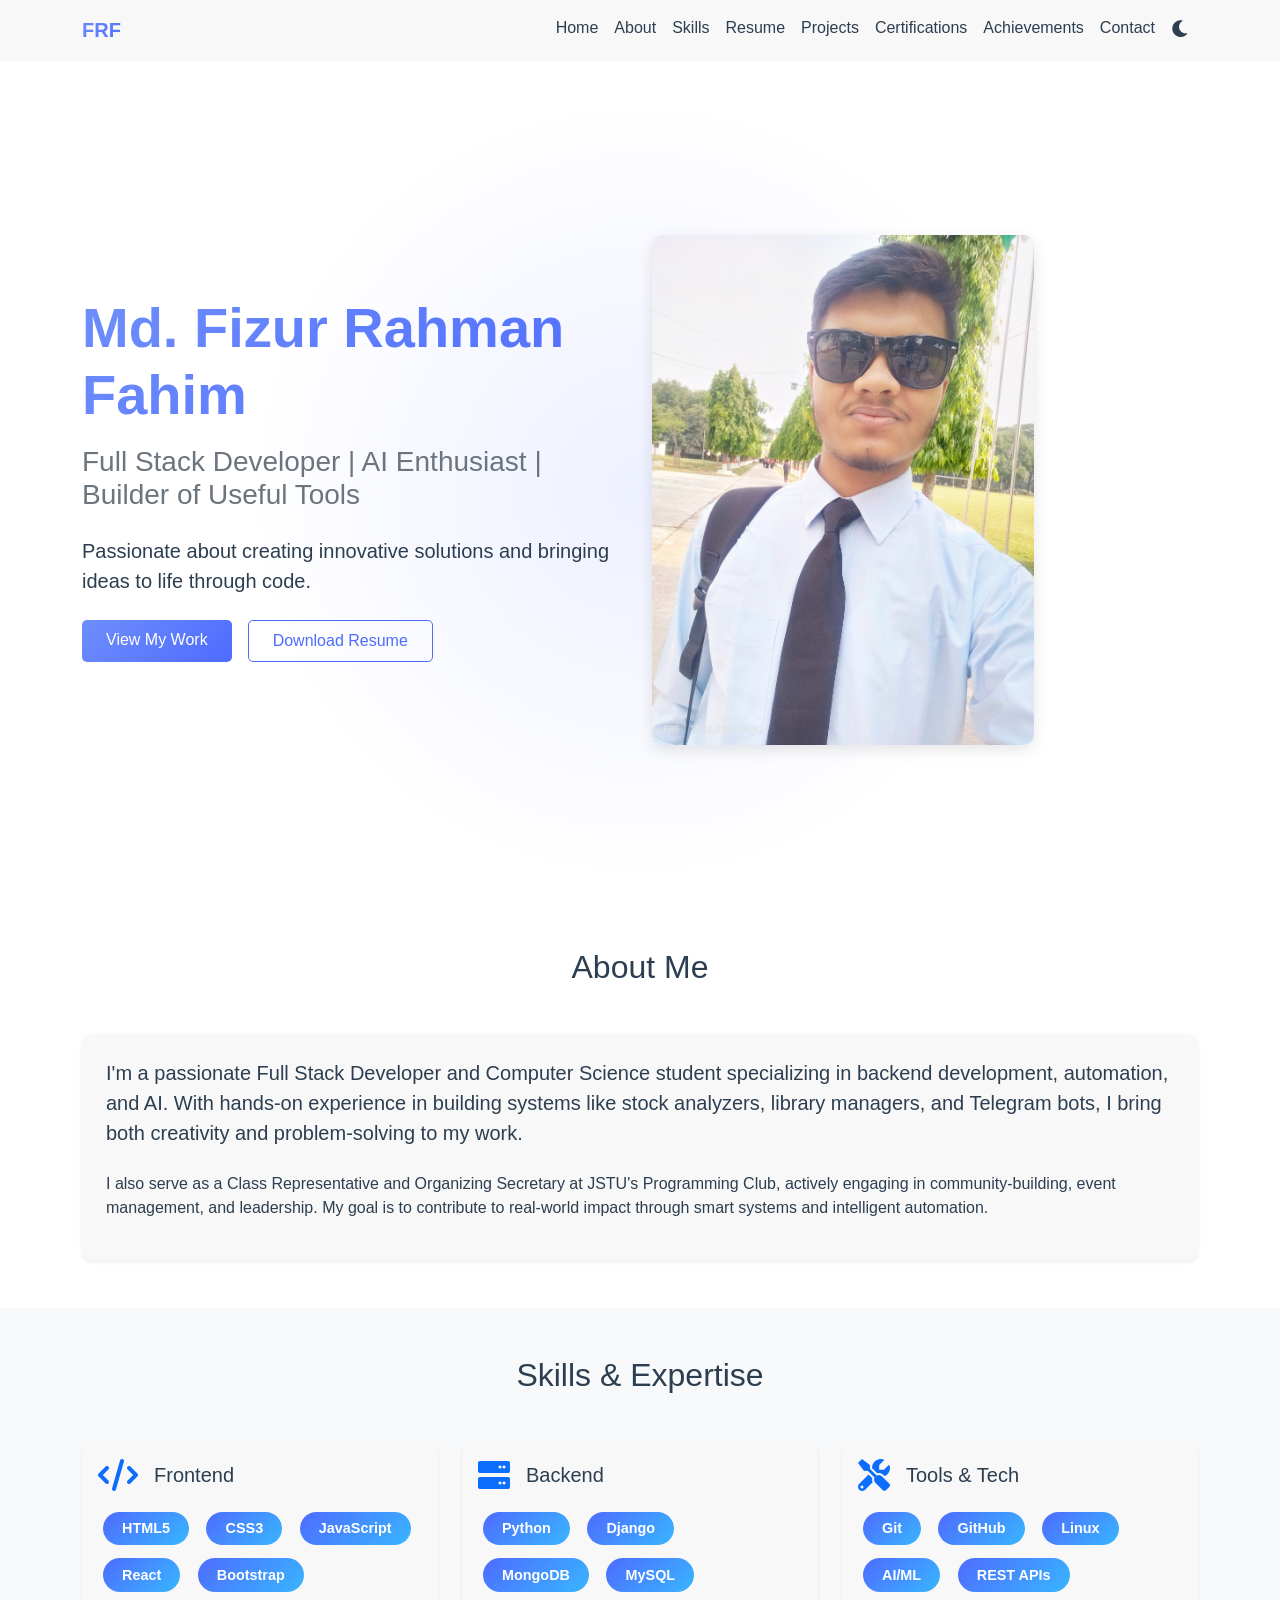
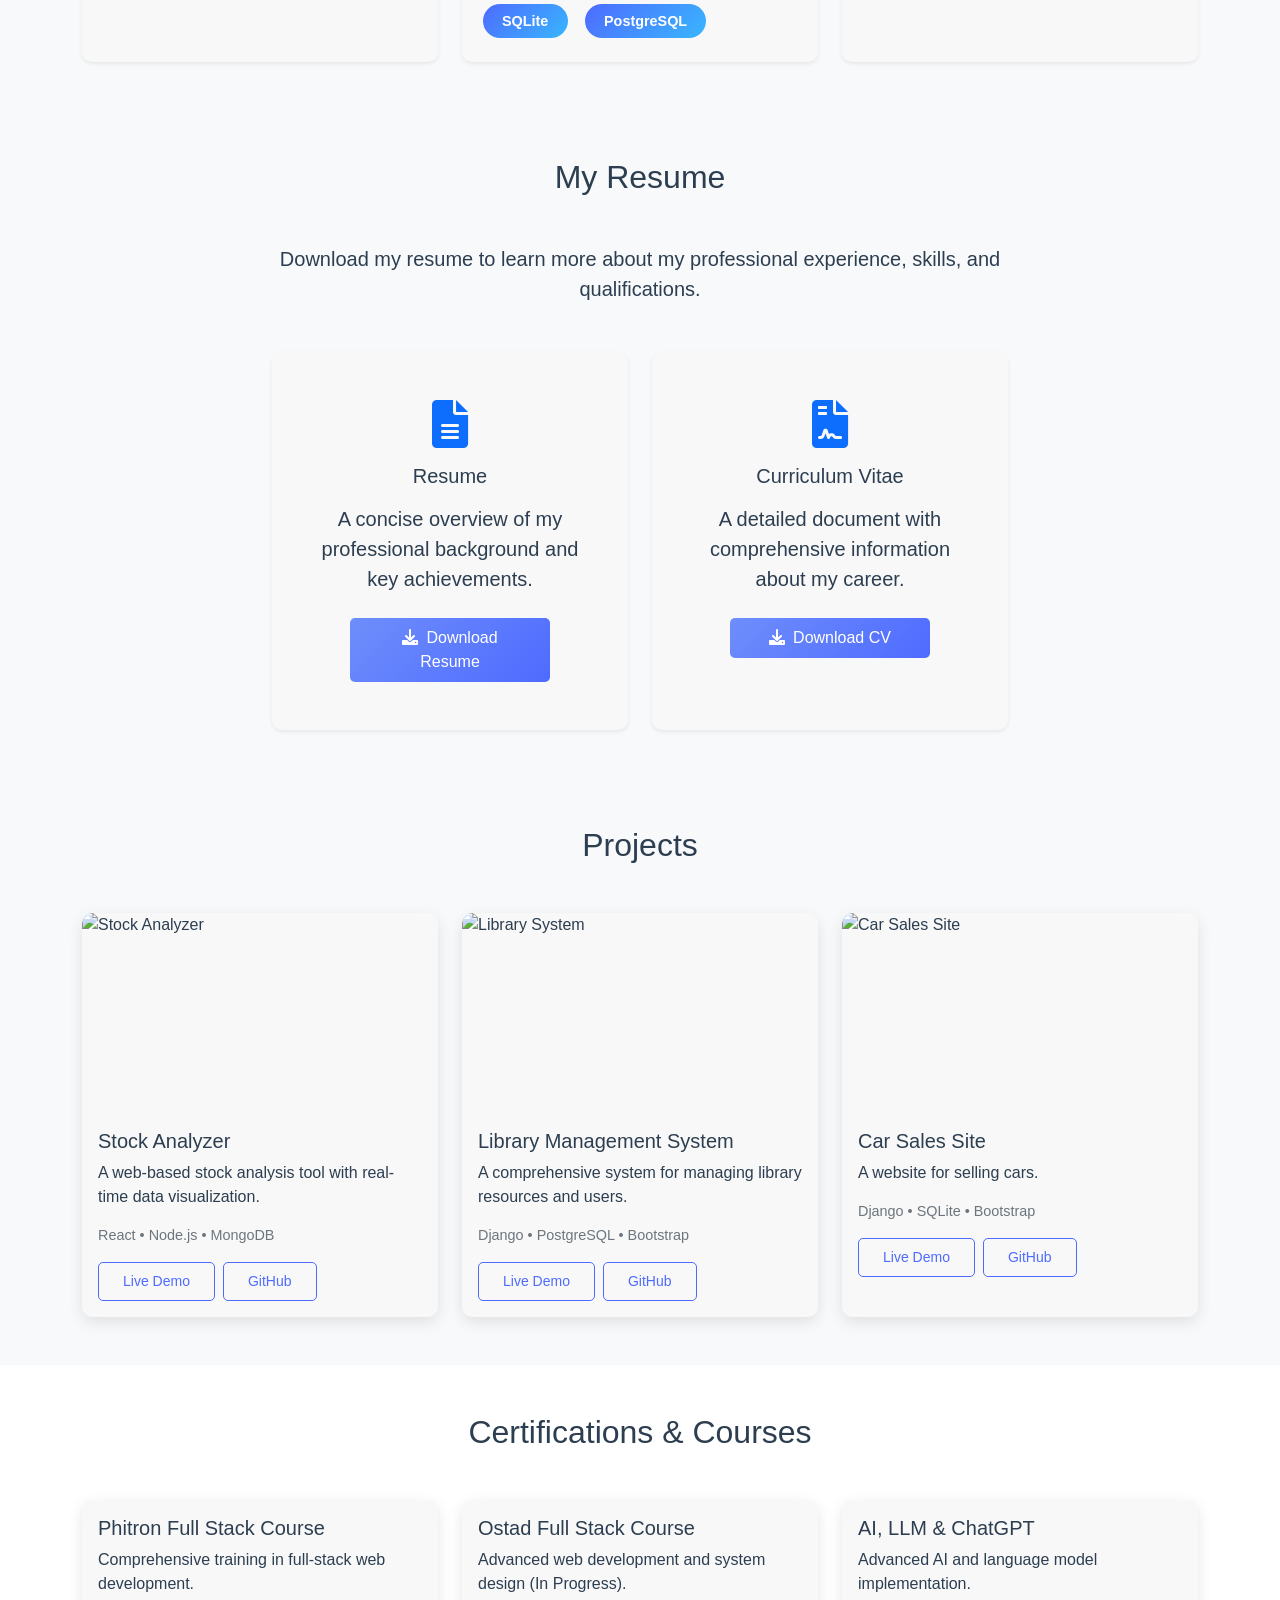
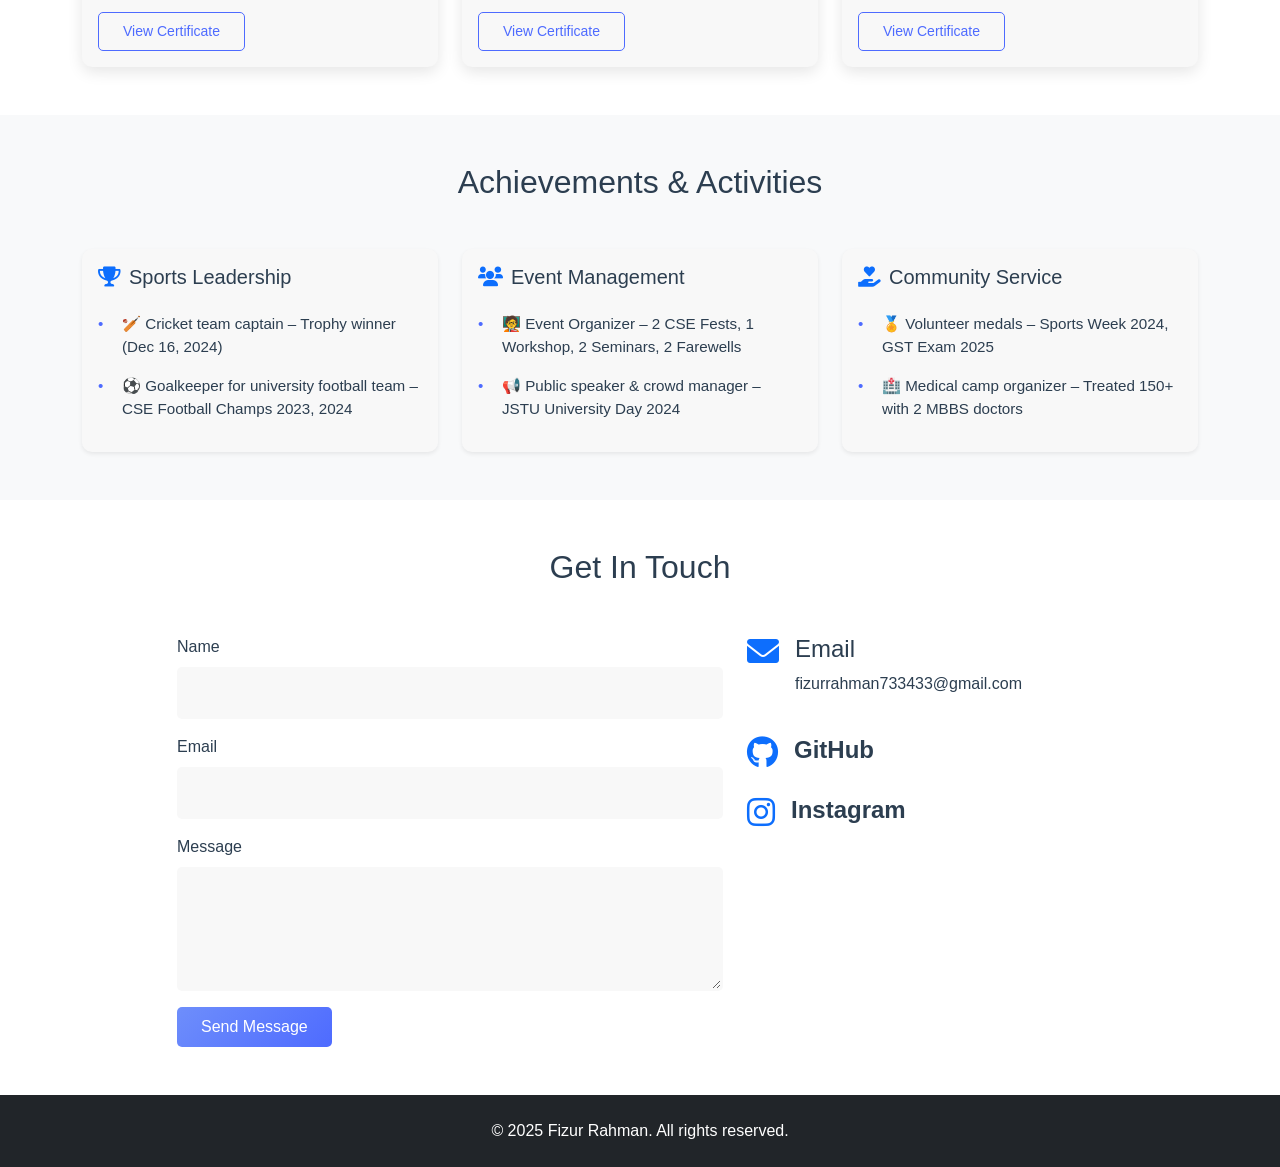
==== index.html @ decbfc8a "first commit" ====
<!DOCTYPE html>
<html lang="en">

<head>
    <meta charset="UTF-8">
    <meta name="viewport" content="width=device-width, initial-scale=1.0">

    <title>Md. Fizur Rahman Fahim - Portfolio</title>
    <!--  Favicon  -->
    <link rel="icon" type="image/x-icon" href="assets\profile\favocon_image.png">

    <!-- Bootstrap CSS -->
    <link href="https://cdn.jsdelivr.net/npm/bootstrap@5.3.0/dist/css/bootstrap.min.css" rel="stylesheet">
    <!-- Custom CSS -->
    <link rel="stylesheet" href="css/style.css">
    <!-- Font Awesome -->
    <link rel="stylesheet" href="https://cdnjs.cloudflare.com/ajax/libs/font-awesome/6.0.0/css/all.min.css">
    <!-- AOS Animation -->
    <link href="https://unpkg.com/aos@2.3.1/dist/aos.css" rel="stylesheet">
</head>

<body>
    <!-- Navigation -->
    <nav class="navbar navbar-expand-lg navbar-light fixed-top bg-white shadow-sm">
        <div class="container">
            <a class="navbar-brand fw-bold" href="#">FRF</a>
            <button class="navbar-toggler" type="button" data-bs-toggle="collapse" data-bs-target="#navbarNav">
                <span class="navbar-toggler-icon"></span>
            </button>
            <div class="collapse navbar-collapse" id="navbarNav">
                <ul class="navbar-nav ms-auto">

                    <li class="nav-item">
                        <a class="nav-link" href="#home">Home</a>
                    </li>
                    <li class="nav-item">
                        <a class="nav-link" href="#about">About</a>
                    </li>
                    <li class="nav-item">
                        <a class="nav-link" href="#resume">Resume</a>
                    </li>
                    <li class="nav-item">
                        <a class="nav-link" href="#projects">Projects</a>
                    </li>
                    <li class="nav-item">
                        <a class="nav-link" href="#certifications">Certifications</a>
                    </li>
                    <li class="nav-item">
                        <a class="nav-link" href="#achievements">Achievements</a>
                    </li>
                    <li class="nav-item">
                        <a class="nav-link" href="#contact">Contact</a>
                    </li>
                    <li class="nav-item">
                        <button class="btn nav-link" id="darkModeToggle">
                            <i class="fas fa-moon"></i>
                        </button>
                    </li>
                </ul>
            </div>
        </div>
    </nav>

    <!-- Hero Section -->
    <section id="home" class="hero min-vh-100 d-flex align-items-center">
        <div class="container">
            <div class="row align-items-center ">
                <div class="col-lg-6" data-aos="fade-right">
                    <h1 class="display-4 fw-bold mb-3">Md. Fizur Rahman Fahim</h1>
                    <h2 class="h3 mb-4">Full Stack Developer | AI Enthusiast | Builder of Useful Tools</h2>
                    <p class="lead mb-4">Passionate about creating innovative solutions and bringing ideas to life
                        through code.</p>
                    <div class="d-flex gap-3 mb-4 m">
                        <a href="#projects" class="btn btn-primary">View My Work</a>
                        <a href="assets\pdf\Resume.pdf" class="btn btn-outline-primary" download>Download Resume</a>
                    </div>
                </div>
                <div class="col-lg-6 m" data-aos="fade-left">
                    <!-- Add your professional image here -->
                    <img src="assets\profile\IMG20240512083233.jpg" alt="Md. Fizur Rahman Fahim"
                        class="img-fluid about-img">
                </div>
            </div>
        </div>
    </section>

    <!-- About Section -->
    <section id="about" class="py-5">
        <div class="container">
            <h2 class="text-center mb-5" data-aos="fade-up">About Me</h2>
            <div class="row">
                <div class="col-lg-12" data-aos="fade-up">
                    <div class="card border-0 shadow-sm p-4">
                        <p class="lead mb-4">I'm a passionate Full Stack Developer and Computer Science student
                            specializing in backend development, automation, and AI. With hands-on experience in
                            building systems like stock analyzers, library managers, and Telegram bots, I bring both
                            creativity and problem-solving to my work.</p>
                        <p>I also serve as a Class Representative and Organizing Secretary at JSTU's Programming Club,
                            actively engaging in community-building, event management, and leadership. My goal is to
                            contribute to real-world impact through smart systems and intelligent automation.</p>
                    </div>
                </div>
            </div>
        </div>
    </section>

    <!-- Skills Section -->
    <section id="skills" class="py-5 bg-light">
        <div class="container">
            <h2 class="text-center mb-5" data-aos="fade-up">Skills & Expertise</h2>
            <div class="row g-4">
                <!-- Frontend -->
                <div class="col-md-4" data-aos="fade-up">
                    <div class="card border-0 shadow-sm h-100">
                        <div class="card-body">
                            <div class="d-flex align-items-center mb-3">
                                <i class="fas fa-code text-primary fa-2x me-3"></i>
                                <h3 class="lead mb-0">Frontend</h3>
                            </div>
                            <div class="skill-tags">
                                <span class="badge rounded-pill bg-primary mb-2 me-2">HTML5</span>
                                <span class="badge rounded-pill bg-primary mb-2 me-2">CSS3</span>
                                <span class="badge rounded-pill bg-primary mb-2 me-2">JavaScript</span>
                                <span class="badge rounded-pill bg-primary mb-2 me-2">React</span>
                                <span class="badge rounded-pill bg-primary mb-2 me-2">Bootstrap</span>
                            </div>
                        </div>
                    </div>
                </div>
                <!-- Backend -->
                <div class="col-md-4" data-aos="fade-up" data-aos-delay="100">
                    <div class="card border-0 shadow-sm h-100">
                        <div class="card-body">
                            <div class="d-flex align-items-center mb-3">
                                <i class="fas fa-server text-primary fa-2x me-3"></i>
                                <h3 class="lead mb-0">Backend</h3>
                            </div>
                            <div class="skill-tags">
                                <span class="badge rounded-pill bg-primary mb-2 me-2">Python</span>
                                <span class="badge rounded-pill bg-primary mb-2 me-2">Django</span>
                                <span class="badge rounded-pill bg-primary mb-2 me-2">MongoDB</span>
                                <span class="badge rounded-pill bg-primary mb-2 me-2">MySQL</span>
                                <span class="badge rounded-pill bg-primary mb-2 me-2">SQLite</span>
                                <span class="badge rounded-pill bg-primary mb-2 me-2">PostgreSQL</span>
                            </div>
                        </div>
                    </div>
                </div>


                <!-- Tools & Technologies -->
                <div class="col-md-4" data-aos="fade-up" data-aos-delay="200">
                    <div class="card border-0 shadow-sm h-100">
                        <div class="card-body">
                            <div class="d-flex align-items-center mb-3">
                                <i class="fas fa-tools text-primary fa-2x me-3"></i>
                                <h3 class="lead mb-0">Tools & Tech</h3>
                            </div>
                            <div class="skill-tags">
                                <span class="badge rounded-pill bg-primary mb-2 me-2">Git</span>
                                <span class="badge rounded-pill bg-primary mb-2 me-2">GitHub</span>
                                <span class="badge rounded-pill bg-primary mb-2 me-2">Linux</span>
                                <span class="badge rounded-pill bg-primary mb-2 me-2">AI/ML</span>
                                <span class="badge rounded-pill bg-primary mb-2 me-2">REST APIs</span>
                            </div>
                        </div>
                    </div>
                </div>
            </div>
        </div>
    </section>

    <!-- Resume Section -->
    <section id="resume" class="py-5 bg-light">
        <div class="container">
            <h2 class="text-center mb-5" data-aos="fade-up">My Resume</h2>
            <div class="row justify-content-center">
                <div class="col-md-8 text-center">
                    <p class="lead mb-5">Download my resume to learn more about my professional experience, skills, and
                        qualifications.</p>
                    <div class="row g-4 justify-content-center">
                        <div class="col-md-6" data-aos="fade-right">
                            <div class="card h-100 border-0 shadow-sm">
                                <div class="card-body">
                                    <i class="fas fa-file-alt fa-3x text-primary mb-3"></i>
                                    <h3 class="lead mb-3">Resume</h3>
                                    <p class="lead mb-4">A concise overview of my professional background and key
                                        achievements.</p>
                                    <a href="assets\pdf\Resume.pdf" class="btn btn-primary" download>
                                        <i class="fas fa-download me-2"></i>Download Resume
                                    </a>
                                </div>
                            </div>
                        </div>
                        <div class="col-md-6" data-aos="fade-left">
                            <div class="card h-100 border-0 shadow-sm">
                                <div class="card-body">
                                    <i class="fas fa-file-contract fa-3x text-primary mb-3"></i>
                                    <h3 class="lead h4 mb-3">Curriculum Vitae</h3>
                                    <p class="lead mb-4">A detailed document with comprehensive information about my
                                        career.
                                    </p>
                                    <a href="assets\pdf\CV.pdf" class="btn btn-primary" download>
                                        <i class="fas fa-download me-2"></i>Download CV
                                    </a>
                                </div>
                            </div>
                        </div>
                    </div>
                </div>
            </div>
        </div>
    </section>

    <!-- Projects Section -->
    <section id="projects" class="py-5 bg-light">
        <div class="container">
            <h2 class="text-center mb-5" data-aos="fade-up">Projects</h2>
            <div class="row g-4">
                <!-- Project 1 -->
                <div class="col-md-6 col-lg-4" data-aos="fade-up">
                    <div class="card h-100">
                        <img src="assets/stock-analyzer.jpg" class="card-img-top" alt="Stock Analyzer">
                        <div class="card-body">
                            <h5 class="card-title">Stock Analyzer</h5>
                            <p class="card-text">A web-based stock analysis tool with real-time data visualization.</p>
                            <p class="tech-stack">React • Node.js • MongoDB</p>
                            <div class="d-flex gap-2">
                                <a href="#" class="btn btn-outline-primary btn-sm">Live Demo</a>
                                <a href="https://github.com/Fizur-Rahman-Fahim/Stock_Market_Analyzer" target="_blank"
                                    class="btn btn-outline-primary btn-sm">GitHub</a>
                            </div>
                        </div>
                    </div>
                </div>
                <!-- Project 2 -->
                <div class="col-md-6 col-lg-4" data-aos="fade-up" data-aos-delay="100">
                    <div class="card h-100">
                        <img src="assets/library-system.jpg" class="card-img-top" alt="Library System">
                        <div class="card-body">
                            <h5 class="card-title">Library Management System</h5>
                            <p class="card-text">A comprehensive system for managing library resources and users.</p>
                            <p class="tech-stack">Django • PostgreSQL • Bootstrap</p>
                            <div class="d-flex gap-2">
                                <a href="#" class="btn btn-outline-primary btn-sm">Live Demo</a>
                                <a href="https://github.com/Fizur-Rahman-Fahim/Library-Management-System"
                                    target="_blank" class="btn btn-outline-primary btn-sm">GitHub</a>
                            </div>
                        </div>
                    </div>
                </div>

                <!-- Project 3 -->
                <div class="col-md-6 col-lg-4" data-aos="fade-up" data-aos-delay="100">
                    <div class="card h-100">
                        <img src="assets/car-sales-site.jpg" class="card-img-top" alt="Car Sales Site">
                        <div class="card-body">
                            <h5 class="card-title">Car Sales Site</h5>
                            <p class="card-text">A website for selling cars. </p>
                            <p class="tech-stack">Django • SQLite • Bootstrap</p>
                            <div class="d-flex gap-2">
                                <a href="#" class="btn btn-outline-primary btn-sm">Live Demo</a>
                                <a href="https://github.com/Fizur-Rahman-Fahim/Car-sales-site" target="_blank"
                                    class="btn btn-outline-primary btn-sm">GitHub</a>
                            </div>
                        </div>
                    </div>
                </div>
            </div>
        </div>
    </section>

    <!-- Certifications Section -->
    <section id="certifications" class="py-5">
        <div class="container">
            <h2 class="text-center mb-5" data-aos="fade-up">Certifications & Courses</h2>
            <div class="row g-4">
                <div class="col-md-4" data-aos="fade-up">
                    <div class="card h-100">
                        <div class="card-body">
                            <h5 class="card-title">Phitron Full Stack Course</h5>
                            <p class="card-text">Comprehensive training in full-stack web development.</p>
                            <a href="#" class="btn btn-outline-primary btn-sm">View Certificate</a>
                        </div>
                    </div>
                </div>
                <div class="col-md-4" data-aos="fade-up" data-aos-delay="100">
                    <div class="card h-100">
                        <div class="card-body">
                            <h5 class="card-title">Ostad Full Stack Course</h5>
                            <p class="card-text">Advanced web development and system design (In Progress).</p>
                            <a href="#" class="btn btn-outline-primary btn-sm">View Certificate</a>
                        </div>
                    </div>
                </div>
                <div class="col-md-4" data-aos="fade-up" data-aos-delay="200">
                    <div class="card h-100">
                        <div class="card-body">
                            <h5 class="card-title">AI, LLM & ChatGPT</h5>
                            <p class="card-text">Advanced AI and language model implementation.</p>
                            <a href="#" class="btn btn-outline-primary btn-sm">View Certificate</a>
                        </div>
                    </div>
                </div>
            </div>
        </div>
    </section>

    <!-- Achievements Section -->
    <section id="achievements" class="py-5 bg-light">
        <div class="container">
            <h2 class="text-center mb-5" data-aos="fade-up">Achievements & Activities</h2>
            <div class="row g-4">
                <div class="col-md-4" data-aos="fade-up">
                    <div class="card border-0 shadow-sm h-100">
                        <div class="card-body">
                            <h3 class="h5 mb-4"><i class="fas fa-trophy text-primary me-2"></i>Sports Leadership</h3>
                            <ul class="list-unstyled achievement-list">
                                <li class="mb-3">🏏 Cricket team captain – Trophy winner (Dec 16, 2024)</li>
                                <li class="mb-3">⚽ Goalkeeper for university football team – CSE Football Champs 2023,
                                    2024</li>
                            </ul>
                        </div>
                    </div>
                </div>
                <div class="col-md-4" data-aos="fade-up" data-aos-delay="100">
                    <div class="card border-0 shadow-sm h-100">
                        <div class="card-body">
                            <h3 class="h5 mb-4"><i class="fas fa-users text-primary me-2"></i>Event Management</h3>
                            <ul class="list-unstyled achievement-list">
                                <li class="mb-3">🧑‍🏫 Event Organizer – 2 CSE Fests, 1 Workshop, 2 Seminars, 2
                                    Farewells</li>
                                <li class="mb-3">📢 Public speaker & crowd manager – JSTU University Day 2024</li>
                            </ul>
                        </div>
                    </div>
                </div>
                <div class="col-md-4" data-aos="fade-up" data-aos-delay="200">
                    <div class="card border-0 shadow-sm h-100">
                        <div class="card-body">
                            <h3 class="h5 mb-4"><i class="fas fa-hand-holding-heart text-primary me-2"></i>Community
                                Service</h3>
                            <ul class="list-unstyled achievement-list">
                                <li class="mb-3">🏅 Volunteer medals – Sports Week 2024, GST Exam 2025</li>
                                <li class="mb-3">🏥 Medical camp organizer – Treated 150+ with 2 MBBS doctors</li>
                            </ul>
                        </div>
                    </div>
                </div>
            </div>
        </div>
    </section>

    <!-- Contact Section -->
    <section id="contact" class="py-5">
        <div class="container">
            <h2 class="text-center mb-5" data-aos="fade-up">Get In Touch</h2>
            <div class="row justify-content-center">
                <div class="col-md-6" data-aos="fade-up">
                    <form id="contactForm" class="needs-validation" novalidate>
                        <div class="mb-3">
                            <label for="name" class="form-label">Name</label>
                            <input type="text" class="form-control" id="name" required>
                        </div>
                        <div class="mb-3">
                            <label for="email" class="form-label">Email</label>
                            <input type="email" class="form-control" id="email" required>
                        </div>
                        <div class="mb-3">
                            <label for="message" class="form-label">Message</label>
                            <textarea class="form-control" id="message" rows="4" required></textarea>
                        </div>
                        <button type="submit" class="btn btn-primary">Send Message</button>
                    </form>
                </div>
                <div class="col-md-4 mt-4 mt-md-0" data-aos="fade-up" data-aos-delay="100">
                    <div class="d-flex mb-4">
                        <i class="fas fa-envelope fa-2x text-primary me-3"></i>
                        <div>
                            <h4>Email</h4>
                            <p>fizurrahman733433@gmail.com</p>
                        </div>
                    </div>
                    <div class="d-flex mb-4">
                        <i class="fab fa-github fa-2x text-primary me-3"></i>
                        <div>
                            <a href="https://github.com/Fizur-Rahman-Fahim" target="_blank"
                                class="text-decoration-none">
                                <h4 class="platform-name">GitHub</h4>
                            </a>
                        </div>
                    </div>
                    <div class="d-flex mb-4">
                        <i class="fab fa-instagram fa-2x text-primary me-3"></i>
                        <a href="https://www.instagram.com/fizurrahmanfahim?igsh=MXV2M2szZHRuando" target="_blank"
                            class="text-decoration-none">
                            <h4 class="platform-name">Instagram</h4>
                        </a>

                    </div>
                </div>
            </div>
        </div>
    </section>

    <!-- Footer -->
    <footer class="py-4 bg-dark text-white">
        <div class="container text-center">
            <p class="mb-0">&copy; 2025 Fizur Rahman. All rights reserved.</p>
        </div>
    </footer>

    <!-- Scripts -->
    <script src="https://cdn.jsdelivr.net/npm/bootstrap@5.3.0/dist/js/bootstrap.bundle.min.js"></script>
    <script src="https://unpkg.com/aos@2.3.1/dist/aos.js"></script>
    <script src="js/main.js"></script>
</body>

</html>
---- css/style.css ----
/* Global Styles */
:root {
    --primary-color: #4e6bff;
    --secondary-color: #6c757d;
    --background-light: #f8f9fa;
    --text-color: #2c3e50;
    --card-bg: #f8f8f8;
    --body-bg: #ffffff;
    --gradient-1: linear-gradient(135deg, #6e8efb, #4e6bff);
    --gradient-2: linear-gradient(135deg, #4e6bff, #38b6ff);
    --hover-color: #38b6ff;
    --section-bg: #f8f9fa;
    --card-shadow: 0 5px 15px rgba(0, 0, 0, 0.1);
    --highlight-color: #4e6bff;
}

/* Dark Mode Colors */
[data-theme="dark"] {
    --primary-color: #4e6bff;
    --secondary-color: #8b9dc3;
    --background-light: #1a1f24;
    --text-color: #e9ecef;
    --card-bg: #2a2f34;
    --body-bg: #151719;
    --gradient-1: linear-gradient(135deg, #4e6bff, #38b6ff);
    --gradient-2: linear-gradient(135deg, #38b6ff, #6e8efb);
    --hover-color: #38b6ff;
    --section-bg: #1a1f24;
    --card-shadow: 0 5px 15px rgba(0, 0, 0, 0.3);
    --highlight-color: #38b6ff;
}

body {
    font-family: 'Inter', sans-serif;
    color: var(--text-color);
    background-color: var(--body-bg);
    transition: background-color 0.3s ease, color 0.3s ease;
}

/* Enhanced Global Styles */

/* Enhanced Navbar Styles */
.navbar {
    background: var(--card-bg) !important;
    backdrop-filter: blur(10px);
    -webkit-backdrop-filter: blur(10px);
}

.navbar-brand {
    background: var(--gradient-1);
    -webkit-background-clip: text;
    background-clip: text;
    color: transparent;
    font-weight: 700;
}

.nav-link {
    position: relative;
    color: var(--text-color) !important;
}

.nav-link::after {
    content: '';
    position: absolute;
    width: 0;
    height: 2px;
    bottom: 0;
    left: 0;
    background: var(--gradient-1);
    transition: width 0.3s ease;
}

.nav-link:hover::after {
    width: 100%;
}

/* Hero Section */
.hero {
    padding-top: 80px;
    background: linear-gradient(135deg, #f8f9fa 0%, #e9ecef 100%);
}

.hero h1 {
    font-size: 3.5rem;
    font-weight: 700;
    margin-bottom: 1rem;
}

.hero h2 {
    color: var(--secondary-color);
    font-weight: 500;
}

/* Enhanced Hero Section */
.hero {
    background: var(--body-bg);
    position: relative;
    overflow: hidden;
}

.hero::before {
    content: '';
    position: absolute;
    width: 100%;
    height: 100%;
    background: radial-gradient(circle at 50% 50%, var(--primary-color) 0%, transparent 50%);
    opacity: 0.1;
}

.hero h1 {
    background: var(--gradient-1);
    -webkit-background-clip: text;
    background-clip: text;
    color: transparent;
}


/* About Section */
.about-img {
    width: 70%;
    border-radius: 10px;
    box-shadow: 0 5px 15px rgba(0, 0, 0, 0.1);
}

/* Projects Section */
.card {
    border: none;
    border-radius: 10px;
    box-shadow: 0 5px 15px rgba(0, 0, 0, 0.05);
    transition: transform 0.3s ease;
    color: var(--text-color);
}

.card:hover {
    transform: translateY(-5px);
}

.card-img-top {
    border-radius: 10px 10px 0 0;
    height: 200px;
    object-fit: cover;
}

.tech-stack {
    color: var(--secondary-color);
    font-size: 0.9rem;
}

/* Enhanced Card Styles */
.card {
    background: var(--card-bg);
    border: none;
    box-shadow: var(--card-shadow);
    transition: transform 0.3s ease, box-shadow 0.3s ease;
    position: relative;
    overflow: hidden;
}

.card::before {
    content: '';
    position: absolute;
    top: 0;
    left: 0;
    width: 100%;
    height: 4px;
    background: var(--gradient-1);
    transform: scaleX(0);
    transition: transform 0.3s ease;
}

.card:hover::before {
    transform: scaleX(1);
}

.card:hover {
    transform: translateY(-5px);
    box-shadow: 0 8px 25px rgba(0, 0, 0, 0.2);
}

/* Enhanced Contact platform name */
.platform-name {
    font-weight: 600;
    color: var(--text-color);
    transition: color 0.3s ease;
}

/* Resume Section */
#resume .card {
    padding: 2rem 1rem;
    transition: transform 0.3s ease, box-shadow 0.3s ease;
}

#resume .card:hover {
    transform: translateY(-10px);
    box-shadow: 0 10px 20px rgba(0, 0, 0, 0.1) !important;
}

#resume .fa-3x {
    transition: transform 0.3s ease;
}

#resume .card:hover .fa-3x {
    transform: scale(1.1);
}

#resume .btn {
    width: 100%;
    max-width: 200px;
}

/* Certifications Section */
#certifications .card {
    height: 100%;
}

/* Achievements Section */
.achievement-item {
    margin-bottom: 2rem;
}

/* Enhanced Achievement Cards */
.achievement-list li {
    position: relative;
    padding-left: 2rem;
    margin-bottom: 1.2rem;
    transition: transform 0.3s ease;
}

.achievement-list li:hover {
    transform: translateX(5px);
}

.achievement-list li:before {
    content: "★";
    position: absolute;
    left: 0;
    color: var(--highlight-color);
    animation: sparkle 1.5s infinite;
}

@keyframes sparkle {
    0% {
        transform: scale(1);
        opacity: 1;
    }

    50% {
        transform: scale(1.2);
        opacity: 0.8;
    }

    100% {
        transform: scale(1);
        opacity: 1;
    }
}

/* Contact Section */
.form-control {
    border-radius: 5px;
    border: 1px solid #dee2e6;
    padding: 0.75rem;
}

/* Enhanced Form Styles */
.form-control {
    background: var(--card-bg);
    border: 2px solid transparent;
    color: var(--text-color);
    transition: all 0.3s ease;
}

.form-control:focus {
    background: var(--card-bg);
    border-color: var(--primary-color);
    box-shadow: 0 0 0 0.2rem rgba(78, 107, 255, 0.15);
    color: var(--text-color);
}

/* Buttons */
.btn {
    padding: 0.5rem 1.5rem;
    border-radius: 5px;
    font-weight: 500;
    transition: all 0.3s ease;
}

.btn-primary {
    background: var(--gradient-1);
    border: none;
    position: relative;
    z-index: 1;
    overflow: hidden;
}

.btn-primary::before {
    content: '';
    position: absolute;
    top: 0;
    left: 0;
    width: 100%;
    height: 100%;
    background: var(--gradient-2);
    opacity: 0;
    z-index: -1;
    transition: opacity 0.3s ease;
}

.btn-primary:hover::before {
    opacity: 1;
}

.btn-primary:hover {
    background-color: #0056b3;
    transform: translateY(-2px);
}

.btn-outline-primary {
    border-color: var(--primary-color);
    color: var(--primary-color);
}

.btn-outline-primary:hover {
    background-color: var(--primary-color);
    transform: translateY(-2px);
}

/* Animation Classes */
.fade-up {
    opacity: 0;
    transform: translateY(20px);
    transition: all 0.5s ease;
}

.fade-up.active {
    opacity: 1;
    transform: translateY(0);
}

/* Responsive Design */
@media (max-width: 768px) {
    .hero h1 {
        font-size: 2.5rem;
    }

    .hero h2 {
        font-size: 1.2rem;
    }

    section {
        padding: 4rem 0;
    }
}

/* Footer */
footer {
    background-color: var(--text-color);
    color: white;
    padding: 2rem 0;
}

/* Custom Animations */
@keyframes fadeIn {
    from {
        opacity: 0;
        transform: translateY(20px);
    }

    to {
        opacity: 1;
        transform: translateY(0);
    }
}

.animate-fade-in {
    animation: fadeIn 1s ease-out;
}

/* Skills Section */
.skill-tags .badge {
    font-size: 0.9rem;
    padding: 0.5rem 1rem;
}

/* Enhanced Skill Tags */
.skill-tags .badge {
    background: var(--gradient-2) !important;
    border: none;
    padding: 0.6rem 1.2rem;
    margin: 0.3rem;
    transition: transform 0.3s ease, box-shadow 0.3s ease;
}

.skill-tags .badge:hover {
    transform: translateY(-2px);
    box-shadow: 0 5px 15px rgba(0, 0, 0, 0.2);
}

/* Dark Mode Toggle */
#darkModeToggle {
    background: none;
    border: none;
    padding: 0.5rem;
    font-size: 1.2rem;
    cursor: pointer;
    transition: color 0.3s ease;
}

[data-theme="dark"] #darkModeToggle .fa-moon {
    color: #ffc107;
}

/* Card Styles for Dark Mode */
[data-theme="dark"] .card {
    background-color: var(--card-bg);
    border-color: #343a40;
}

[data-theme="dark"] .bg-light {
    background-color: var(--background-light) !important;
}

[data-theme="dark"] .navbar {
    background-color: var(--card-bg) !important;
}

/* Achievement List Styles */
.achievement-list li {
    position: relative;
    padding-left: 1.5rem;
    margin-bottom: 1rem;
    font-size: 0.95rem;
}

.achievement-list li:before {
    content: "•";
    position: absolute;
    left: 0;
    color: var(--primary-color);
}
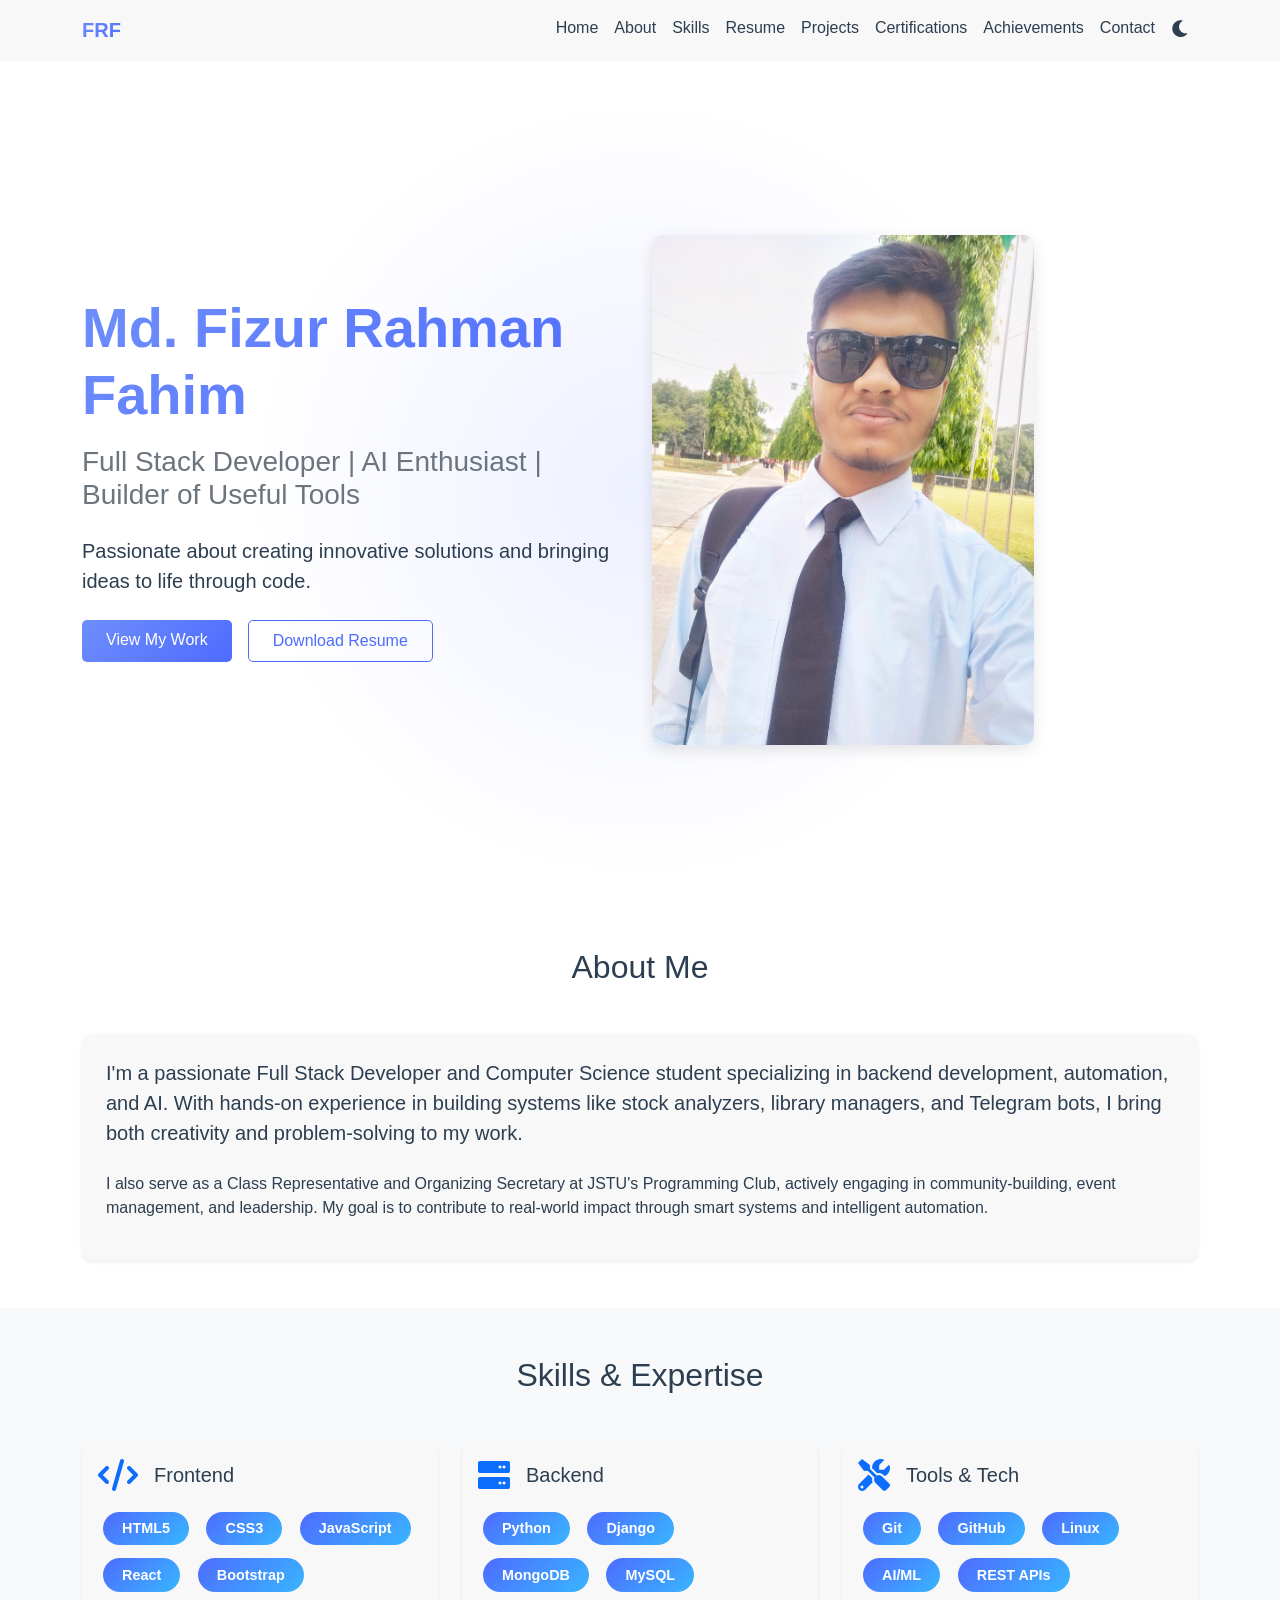
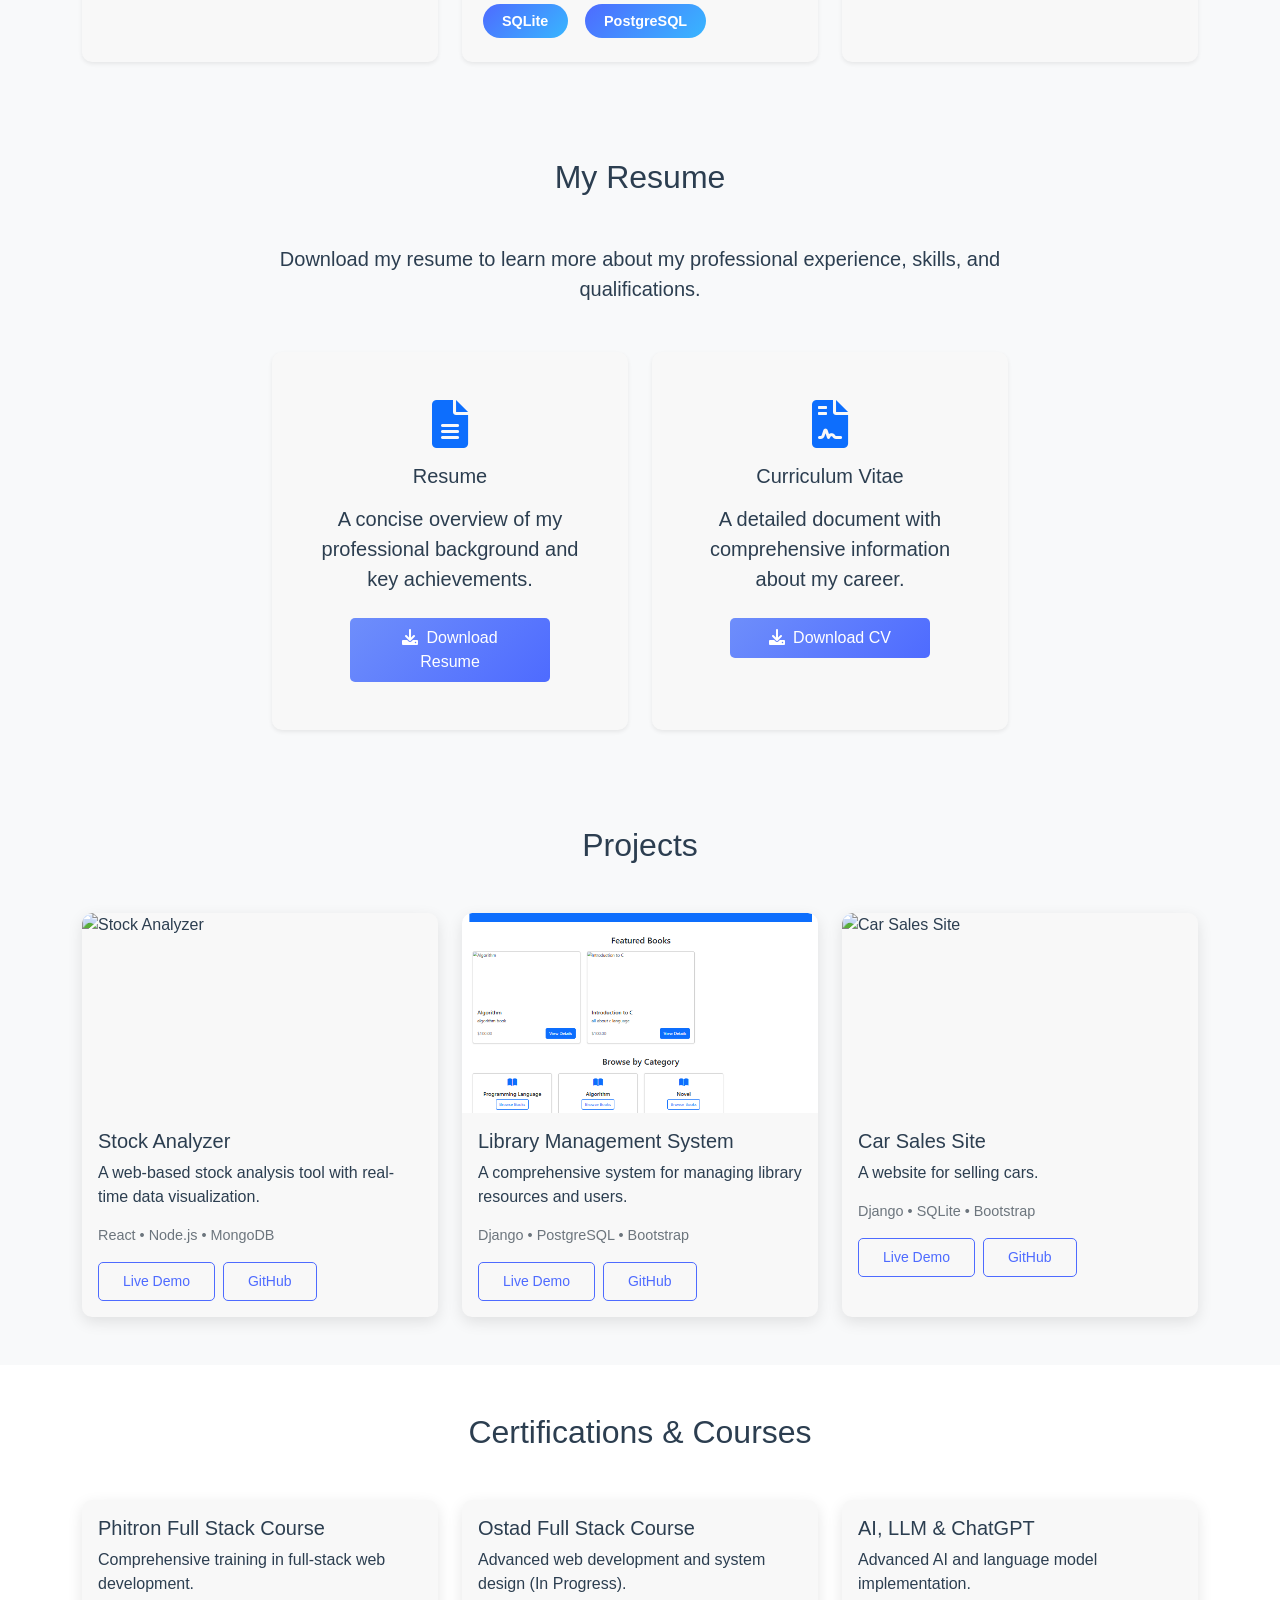
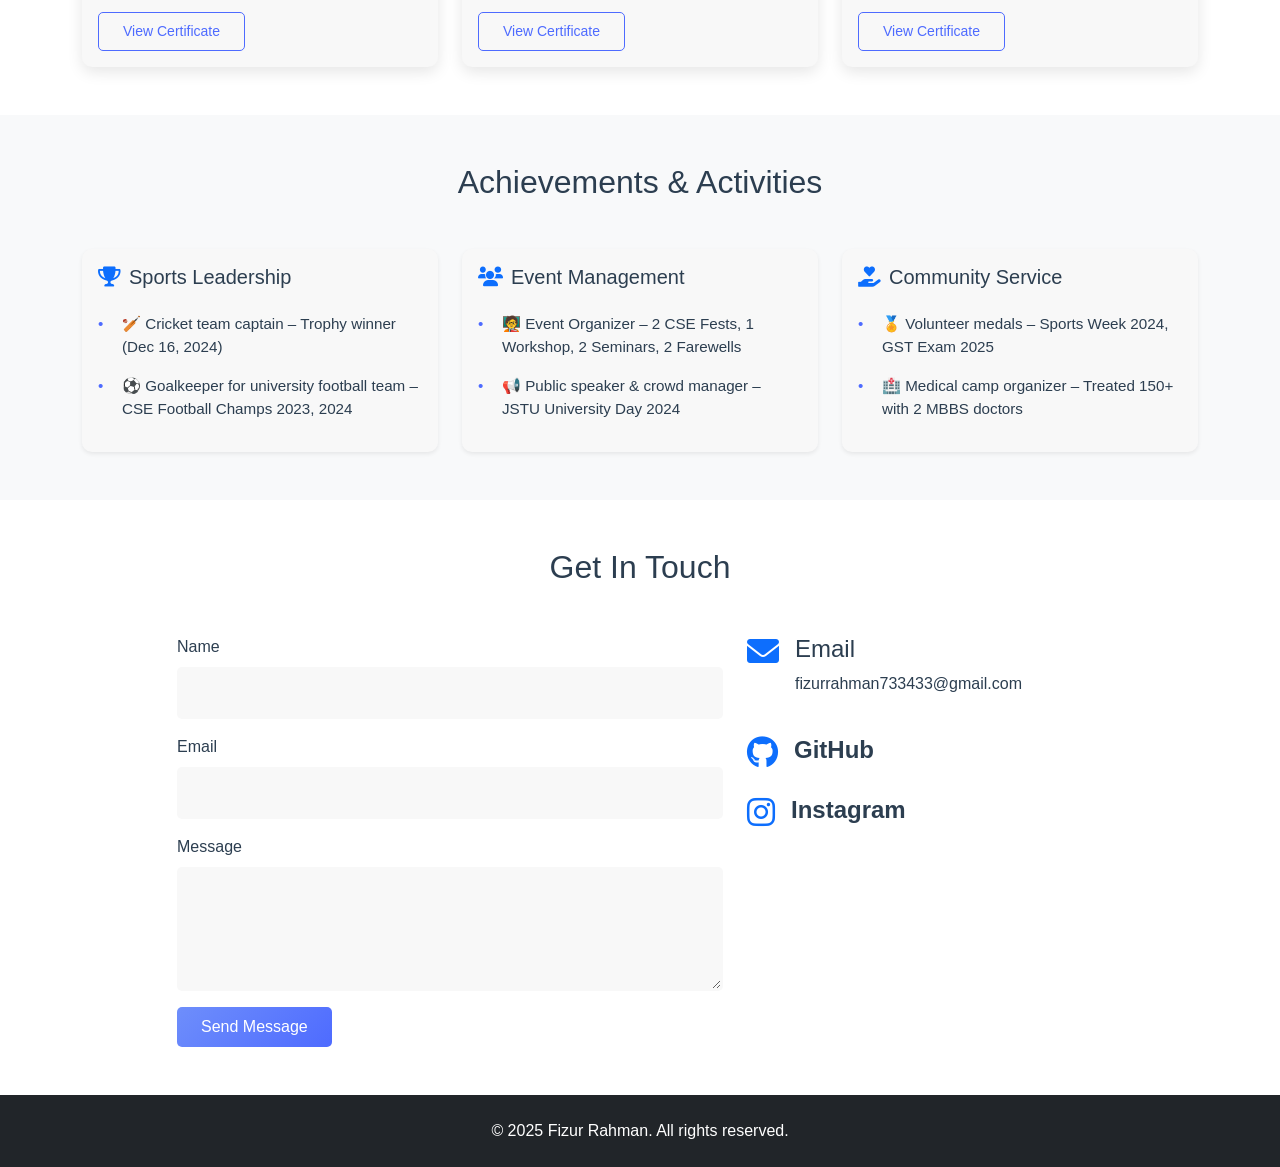
==== commit 96691b42: "Added library management system ss and live link" ====
--- a/index.html
+++ b/index.html
@@ -236,13 +236,14 @@
                 <!-- Project 2 -->
                 <div class="col-md-6 col-lg-4" data-aos="fade-up" data-aos-delay="100">
                     <div class="card h-100">
-                        <img src="assets/library-system.jpg" class="card-img-top" alt="Library System">
+                        <img src="assets\Project_ss\image.png" class="card-img-top" alt="Library System">
                         <div class="card-body">
                             <h5 class="card-title">Library Management System</h5>
                             <p class="card-text">A comprehensive system for managing library resources and users.</p>
                             <p class="tech-stack">Django • PostgreSQL • Bootstrap</p>
                             <div class="d-flex gap-2">
-                                <a href="#" class="btn btn-outline-primary btn-sm">Live Demo</a>
+                                <a href="https://library-management-system-nl78.onrender.com/"
+                                    class="btn btn-outline-primary btn-sm">Live Demo</a>
                                 <a href="https://github.com/Fizur-Rahman-Fahim/Library-Management-System"
                                     target="_blank" class="btn btn-outline-primary btn-sm">GitHub</a>
                             </div>
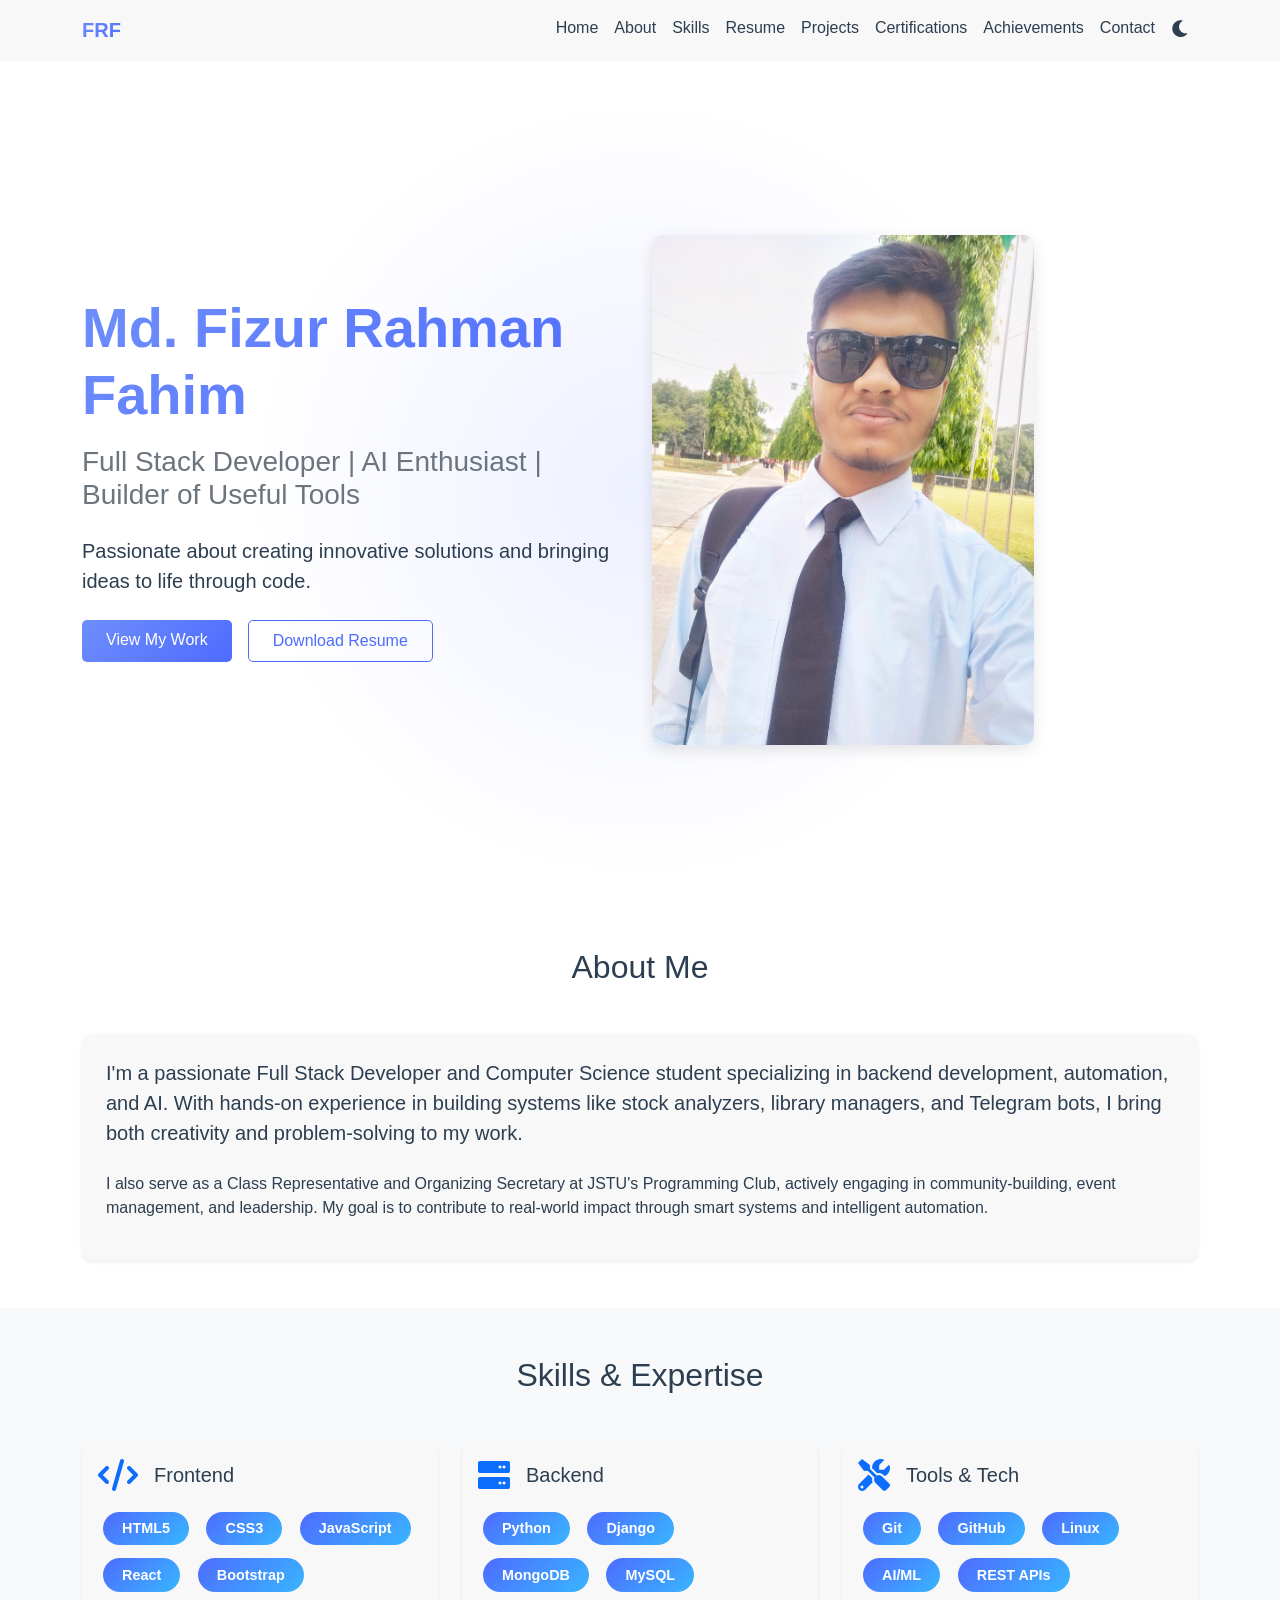
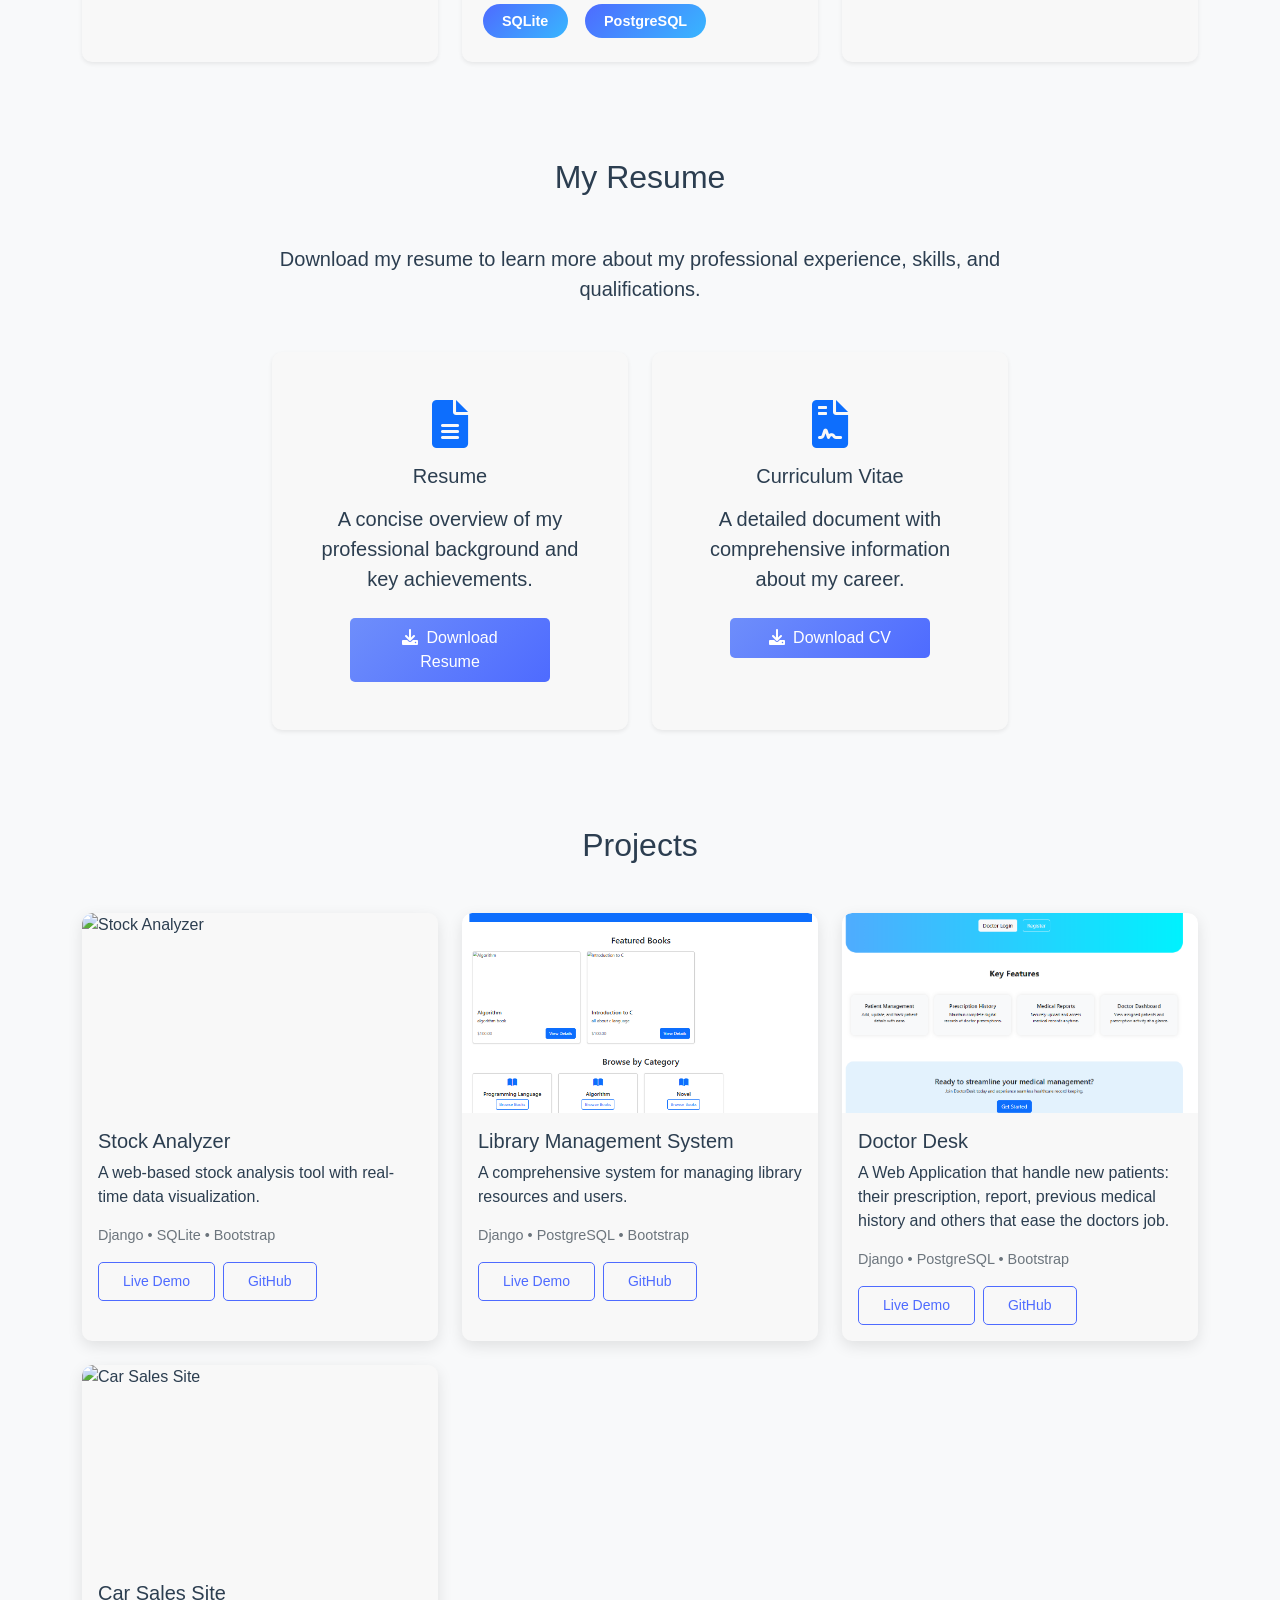
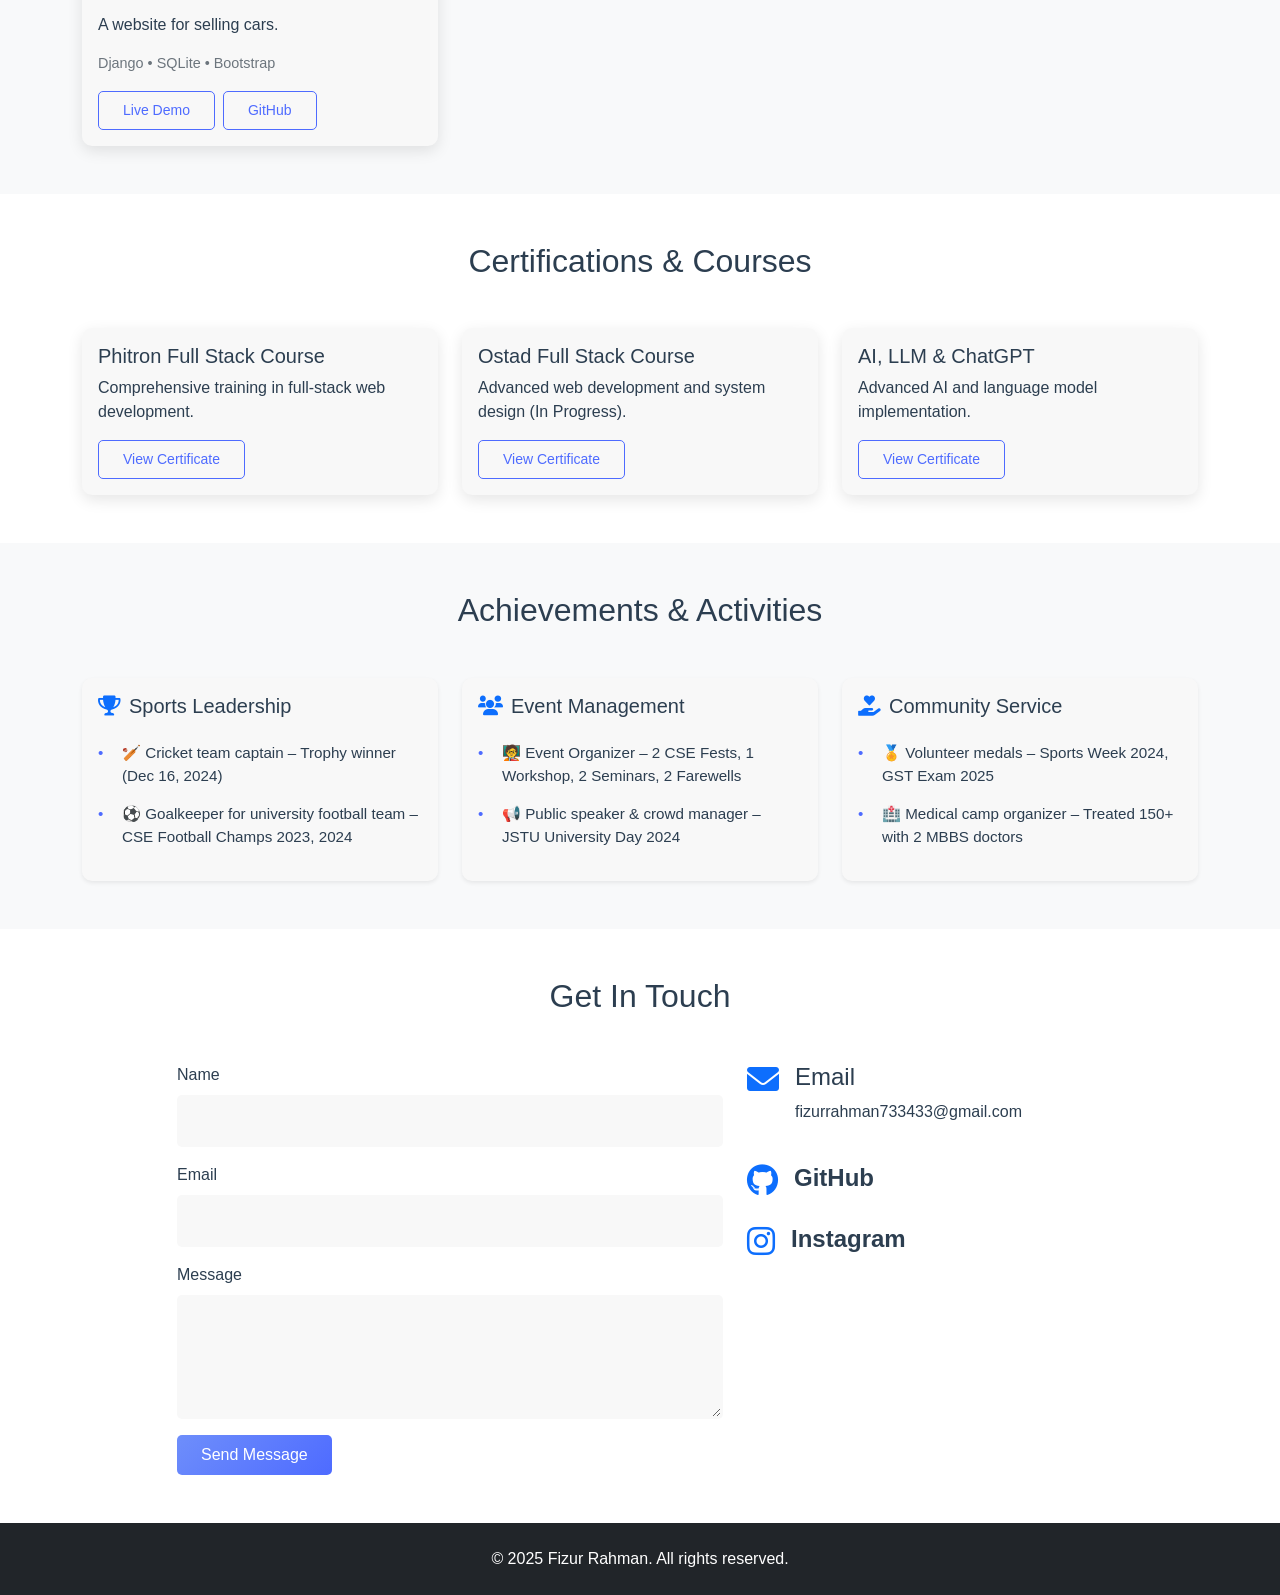
==== commit efbba0a5: "Doctor Desk project added" ====
--- a/index.html
+++ b/index.html
@@ -224,9 +224,9 @@
                         <div class="card-body">
                             <h5 class="card-title">Stock Analyzer</h5>
                             <p class="card-text">A web-based stock analysis tool with real-time data visualization.</p>
-                            <p class="tech-stack">React • Node.js • MongoDB</p>
+                            <p class="tech-stack">Django • SQLite • Bootstrap</p>
                             <div class="d-flex gap-2">
-                                <a href="#" class="btn btn-outline-primary btn-sm">Live Demo</a>
+                                <a href="#" class="btn btn-outline-primary btn-sm" target="_blank">Live Demo</a>
                                 <a href="https://github.com/Fizur-Rahman-Fahim/Stock_Market_Analyzer" target="_blank"
                                     class="btn btn-outline-primary btn-sm">GitHub</a>
                             </div>
@@ -243,7 +243,7 @@
                             <p class="tech-stack">Django • PostgreSQL • Bootstrap</p>
                             <div class="d-flex gap-2">
                                 <a href="https://library-management-system-nl78.onrender.com/"
-                                    class="btn btn-outline-primary btn-sm">Live Demo</a>
+                                    class="btn btn-outline-primary btn-sm" target="_blank">Live Demo</a>
                                 <a href="https://github.com/Fizur-Rahman-Fahim/Library-Management-System"
                                     target="_blank" class="btn btn-outline-primary btn-sm">GitHub</a>
                             </div>
@@ -252,6 +252,26 @@
                 </div>
 
                 <!-- Project 3 -->
+                <div class="col-md-6 col-lg-4" data-aos="fade-up" data-aos-delay="100">
+                    <div class="card h-100">
+                        <img src="assets\Project_ss\Screenshot 2025-06-02 184527.png" class="card-img-top"
+                            alt="Patient Management System">
+                        <div class="card-body">
+                            <h5 class="card-title">Doctor Desk</h5>
+                            <p class="card-text">A Web Application that handle new patients: their prescription, report,
+                                previous medical history and others that ease the doctors job.</p>
+                            <p class="tech-stack">Django • PostgreSQL • Bootstrap</p>
+                            <div class="d-flex gap-2">
+                                <a href="https://doctor-desk-okum.onrender.com" class="btn btn-outline-primary btn-sm"
+                                    target="_blank">Live Demo</a>
+                                <a href="https://github.com/Fizur-Rahman-Fahim/Doctor-Desk" target="_blank"
+                                    class="btn btn-outline-primary btn-sm">GitHub</a>
+                            </div>
+                        </div>
+                    </div>
+                </div>
+
+                <!-- Project 4 -->
                 <div class="col-md-6 col-lg-4" data-aos="fade-up" data-aos-delay="100">
                     <div class="card h-100">
                         <img src="assets/car-sales-site.jpg" class="card-img-top" alt="Car Sales Site">
@@ -260,7 +280,7 @@
                             <p class="card-text">A website for selling cars. </p>
                             <p class="tech-stack">Django • SQLite • Bootstrap</p>
                             <div class="d-flex gap-2">
-                                <a href="#" class="btn btn-outline-primary btn-sm">Live Demo</a>
+                                <a href="#" class="btn btn-outline-primary btn-sm" target="_blank">Live Demo</a>
                                 <a href="https://github.com/Fizur-Rahman-Fahim/Car-sales-site" target="_blank"
                                     class="btn btn-outline-primary btn-sm">GitHub</a>
                             </div>
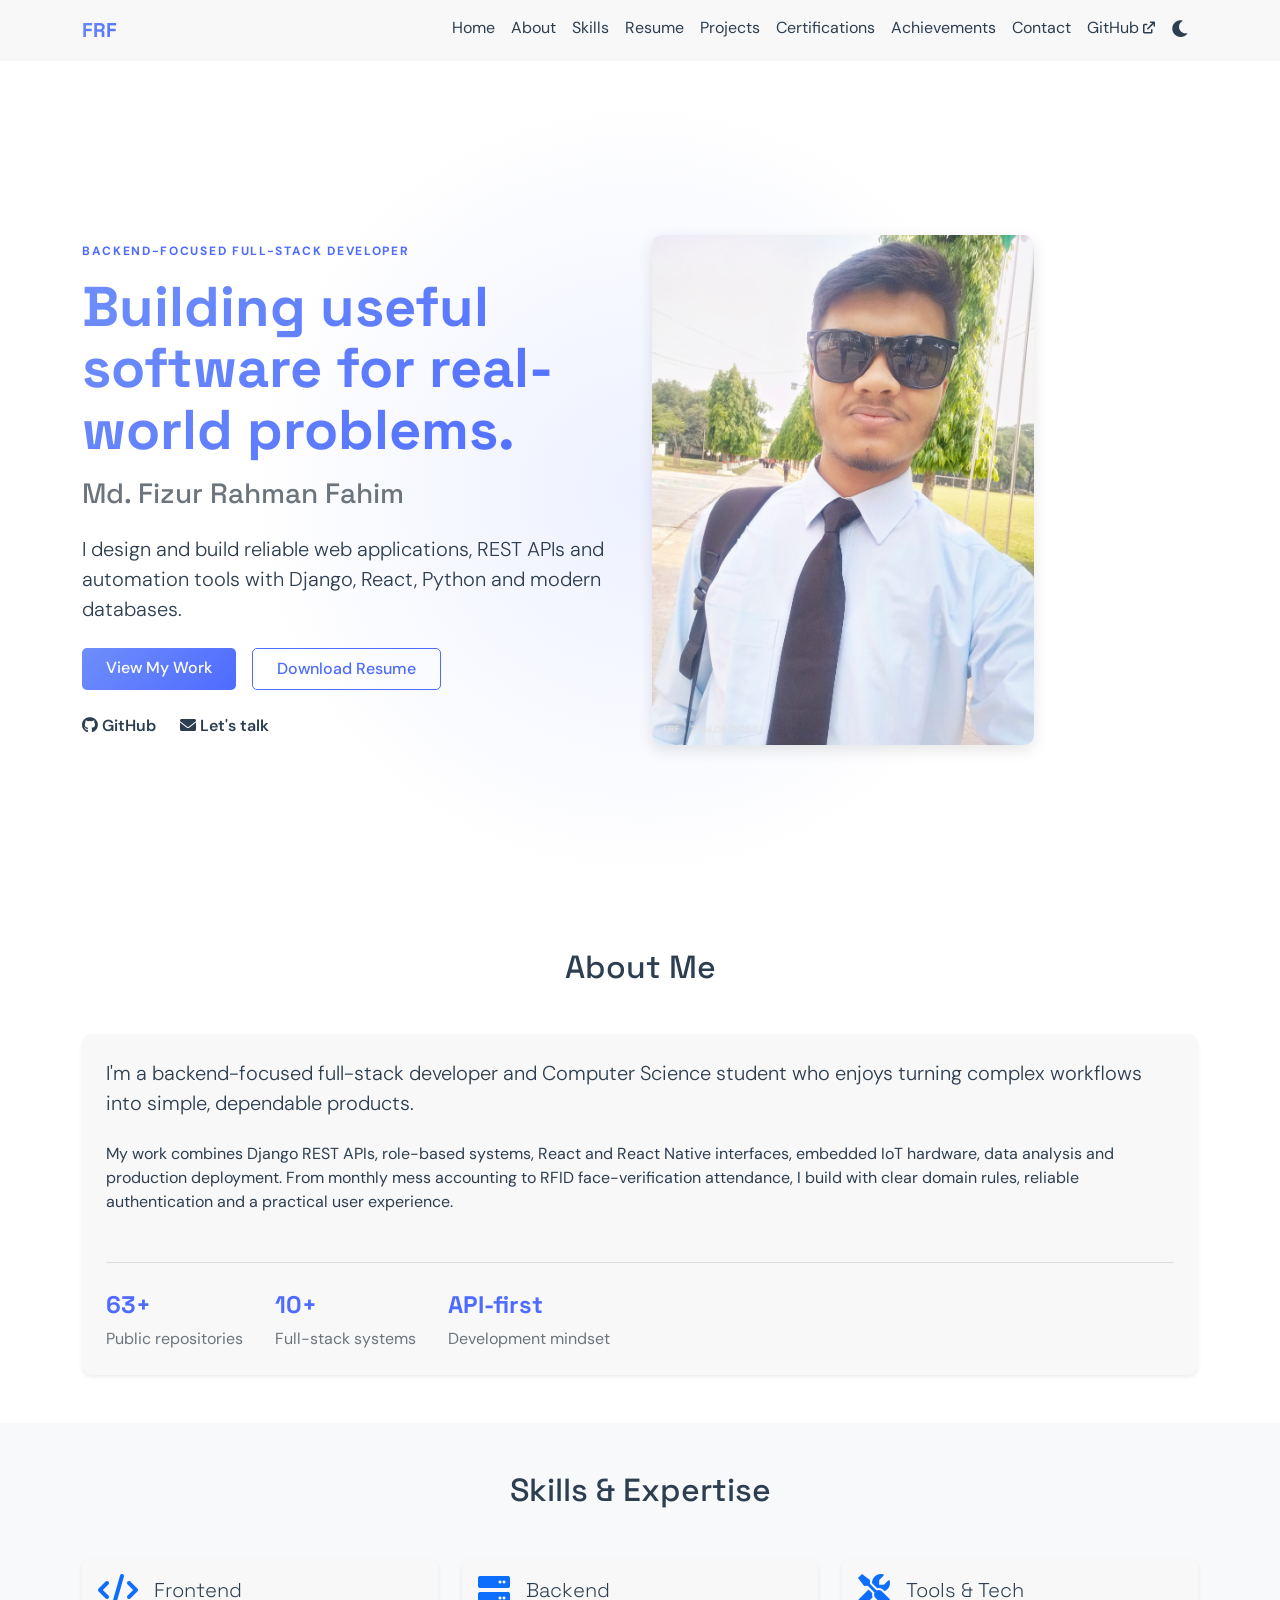
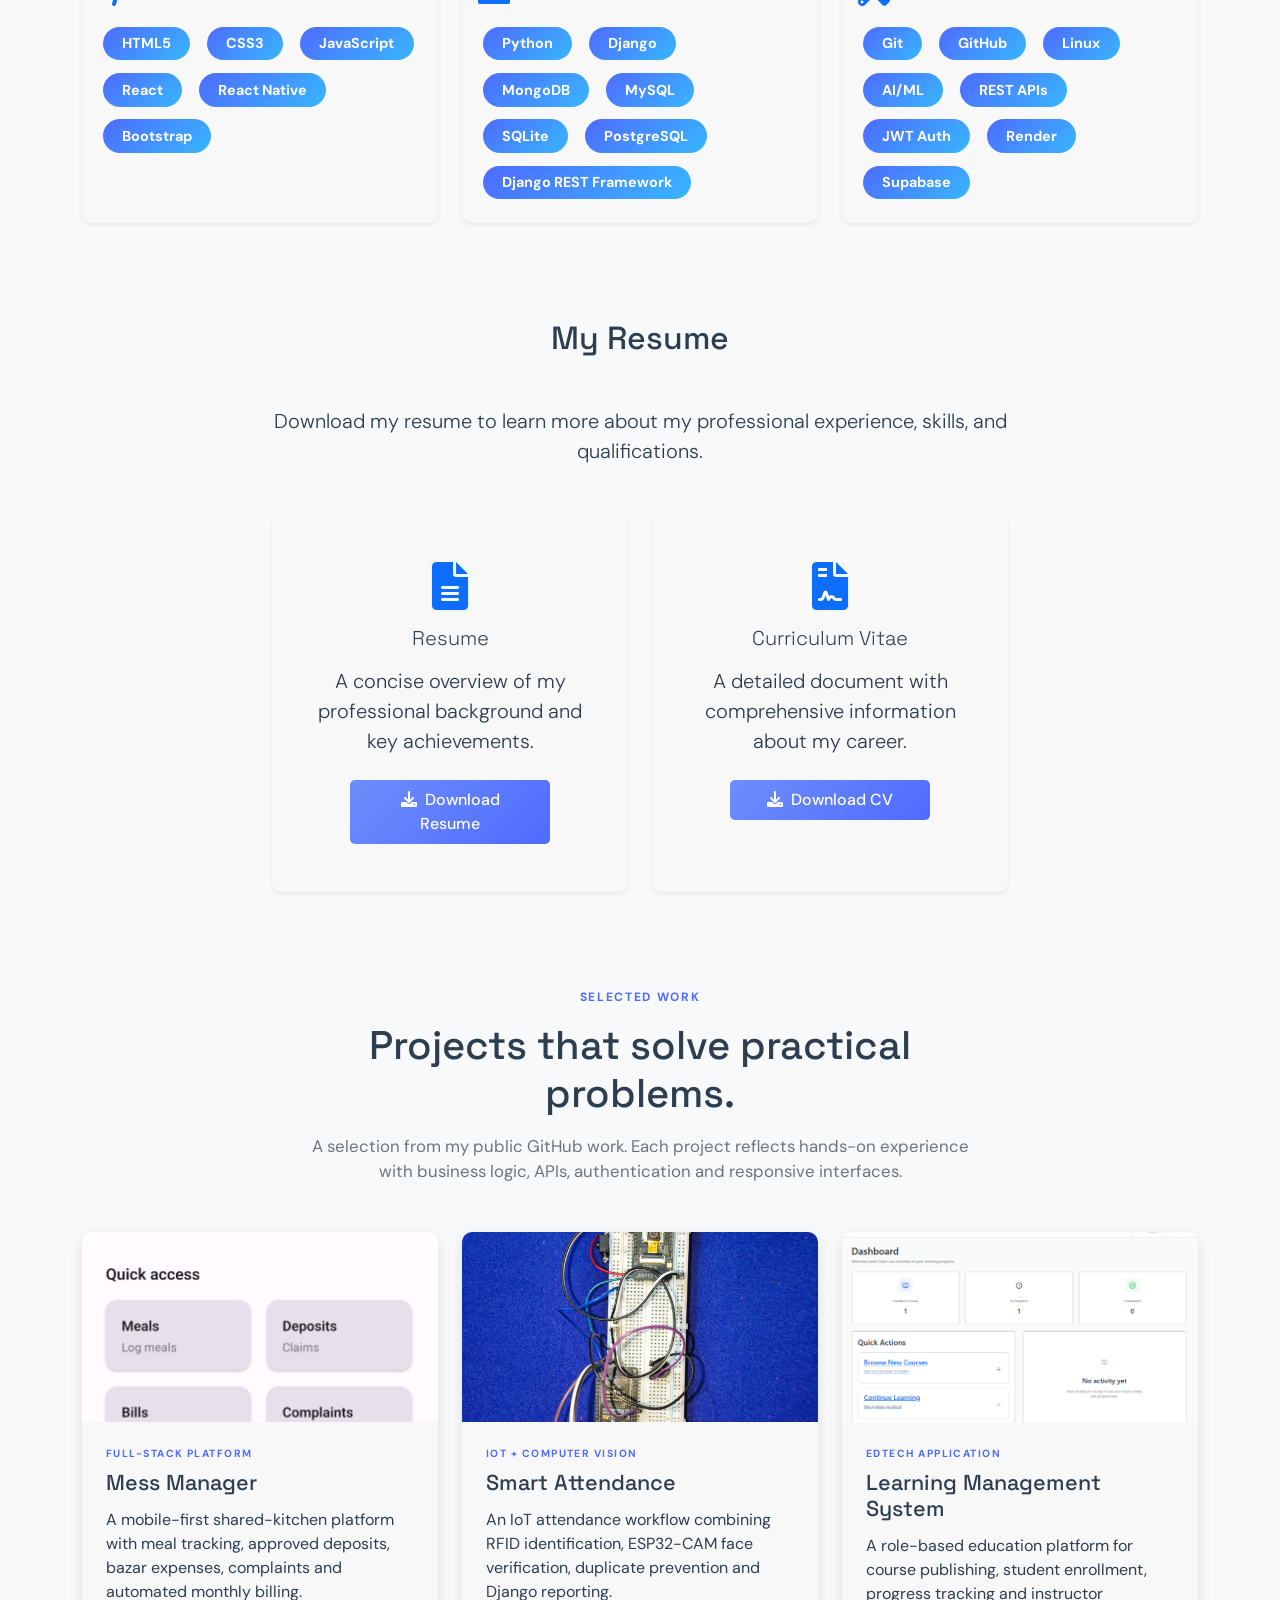
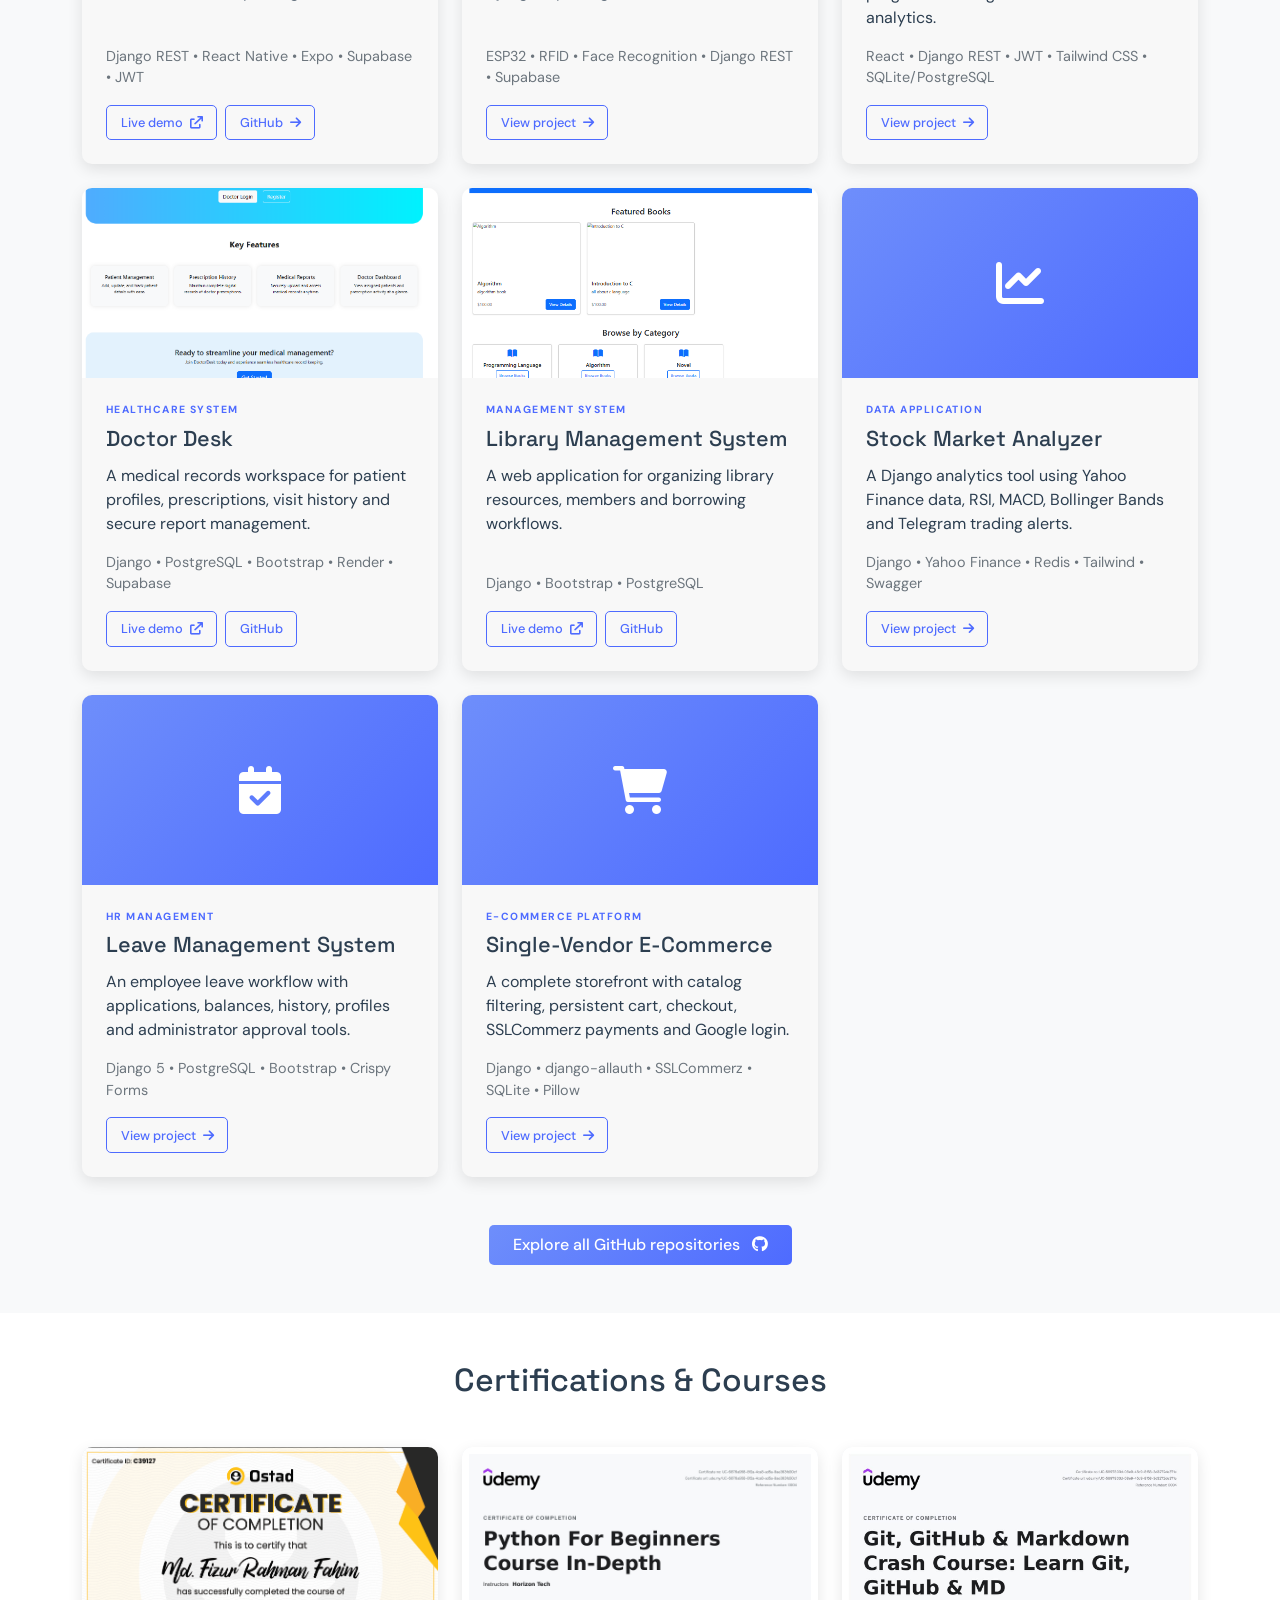
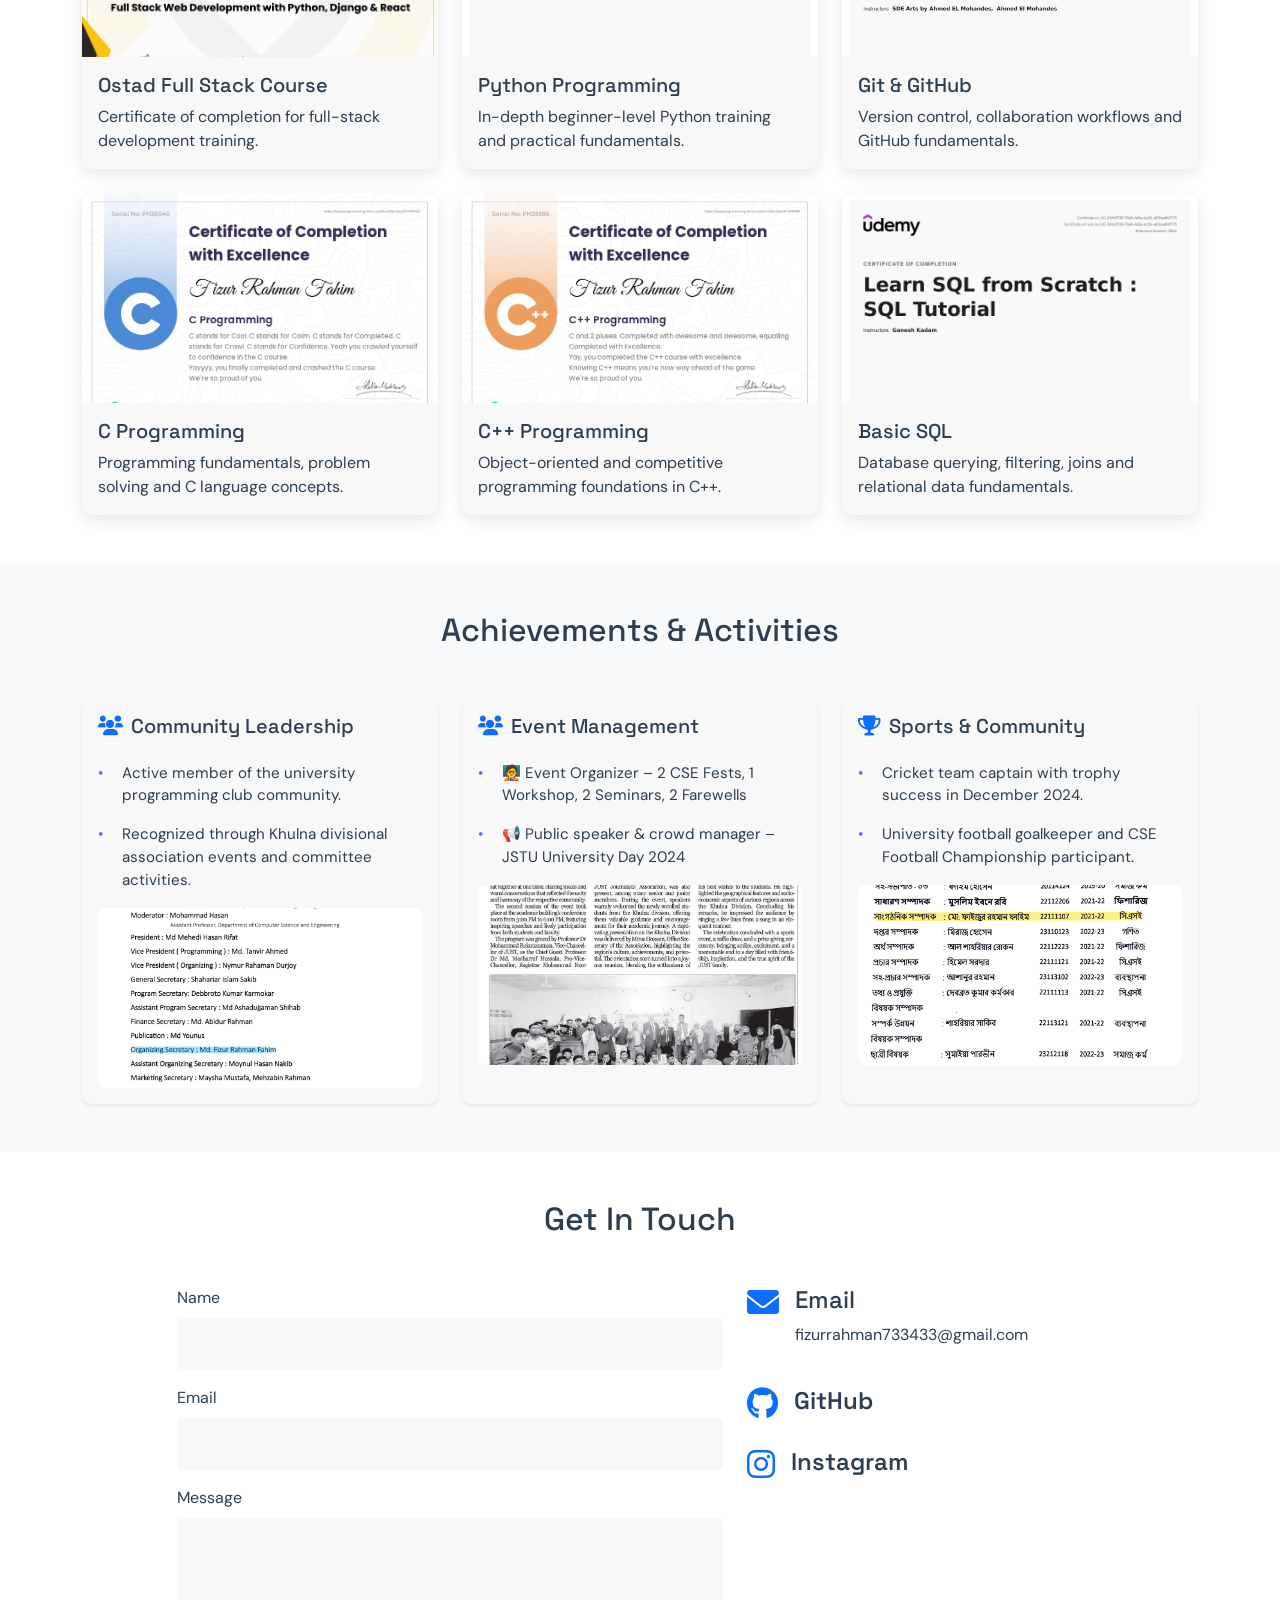
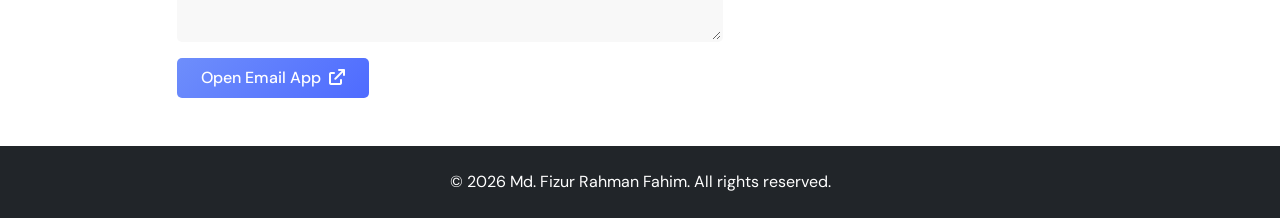
==== commit d87d3aee: "Current projects and details added." ====
--- a/index.html
+++ b/index.html
@@ -5,7 +5,14 @@
     <meta charset="UTF-8">
     <meta name="viewport" content="width=device-width, initial-scale=1.0">
 
-    <title>Md. Fizur Rahman Fahim - Portfolio</title>
+    <meta name="description"
+        content="Portfolio of Md. Fizur Rahman Fahim, a backend-focused full-stack developer building practical web systems with Django, React and REST APIs.">
+    <meta name="author" content="Md. Fizur Rahman Fahim">
+    <title>Md. Fizur Rahman Fahim | Full-Stack Developer</title>
+    <link rel="preconnect" href="https://fonts.googleapis.com">
+    <link rel="preconnect" href="https://fonts.gstatic.com" crossorigin>
+    <link href="https://fonts.googleapis.com/css2?family=DM+Sans:wght@400;500;600;700&family=Space+Grotesk:wght@500;600;700&display=swap"
+        rel="stylesheet">
     <!--  Favicon  -->
     <link rel="icon" type="image/x-icon" href="assets\profile\favocon_image.png">
 
@@ -37,6 +44,9 @@
                         <a class="nav-link" href="#about">About</a>
                     </li>
                     <li class="nav-item">
+                        <a class="nav-link" href="#skills">Skills</a>
+                    </li>
+                    <li class="nav-item">
                         <a class="nav-link" href="#resume">Resume</a>
                     </li>
                     <li class="nav-item">
@@ -50,6 +60,10 @@
                     </li>
                     <li class="nav-item">
                         <a class="nav-link" href="#contact">Contact</a>
+                    </li>
+                    <li class="nav-item">
+                        <a class="nav-link" href="https://github.com/Fizur-Rahman-Fahim" target="_blank"
+                            rel="noopener noreferrer">GitHub <i class="fas fa-arrow-up-right-from-square fa-xs"></i></a>
                     </li>
                     <li class="nav-item">
                         <button class="btn nav-link" id="darkModeToggle">
@@ -66,13 +80,22 @@
         <div class="container">
             <div class="row align-items-center ">
                 <div class="col-lg-6" data-aos="fade-right">
-                    <h1 class="display-4 fw-bold mb-3">Md. Fizur Rahman Fahim</h1>
-                    <h2 class="h3 mb-4">Full Stack Developer | AI Enthusiast | Builder of Useful Tools</h2>
-                    <p class="lead mb-4">Passionate about creating innovative solutions and bringing ideas to life
-                        through code.</p>
+                    <p class="eyebrow mb-3">BACKEND-FOCUSED FULL-STACK DEVELOPER</p>
+                    <h1 class="display-4 fw-bold mb-3">Building useful software for real-world problems.</h1>
+                    <h2 class="h3 mb-4">Md. Fizur Rahman Fahim</h2>
+                    <p class="lead mb-4">I design and build reliable web applications, REST APIs and automation tools
+                        with Django, React, Python and modern databases.</p>
                     <div class="d-flex gap-3 mb-4 m">
                         <a href="#projects" class="btn btn-primary">View My Work</a>
-                        <a href="assets\pdf\Resume.pdf" class="btn btn-outline-primary" download>Download Resume</a>
+                        <a href="assets\pdf\Fahim_CV_Latest.pdf" class="btn btn-outline-primary" download>Download Resume</a>
+                    </div>
+                    <div class="hero-links">
+                        <a href="https://github.com/Fizur-Rahman-Fahim" target="_blank" rel="noopener noreferrer">
+                            <i class="fab fa-github"></i> GitHub
+                        </a>
+                        <a href="mailto:fizurrahman733433@gmail.com">
+                            <i class="fas fa-envelope"></i> Let's talk
+                        </a>
                     </div>
                 </div>
                 <div class="col-lg-6 m" data-aos="fade-left">
@@ -91,13 +114,17 @@
             <div class="row">
                 <div class="col-lg-12" data-aos="fade-up">
                     <div class="card border-0 shadow-sm p-4">
-                        <p class="lead mb-4">I'm a passionate Full Stack Developer and Computer Science student
-                            specializing in backend development, automation, and AI. With hands-on experience in
-                            building systems like stock analyzers, library managers, and Telegram bots, I bring both
-                            creativity and problem-solving to my work.</p>
-                        <p>I also serve as a Class Representative and Organizing Secretary at JSTU's Programming Club,
-                            actively engaging in community-building, event management, and leadership. My goal is to
-                            contribute to real-world impact through smart systems and intelligent automation.</p>
+                        <p class="lead mb-4">I'm a backend-focused full-stack developer and Computer Science student
+                            who enjoys turning complex workflows into simple, dependable products.</p>
+                        <p>My work combines Django REST APIs, role-based systems, React and React Native interfaces,
+                            embedded IoT hardware, data analysis and production deployment. From monthly mess
+                            accounting to RFID face-verification attendance, I build with clear domain rules,
+                            reliable authentication and a practical user experience.</p>
+                        <div class="about-highlights">
+                            <div><strong>63+</strong><span>Public repositories</span></div>
+                            <div><strong>10+</strong><span>Full-stack systems</span></div>
+                            <div><strong>API-first</strong><span>Development mindset</span></div>
+                        </div>
                     </div>
                 </div>
             </div>
@@ -122,6 +149,7 @@
                                 <span class="badge rounded-pill bg-primary mb-2 me-2">CSS3</span>
                                 <span class="badge rounded-pill bg-primary mb-2 me-2">JavaScript</span>
                                 <span class="badge rounded-pill bg-primary mb-2 me-2">React</span>
+                                <span class="badge rounded-pill bg-primary mb-2 me-2">React Native</span>
                                 <span class="badge rounded-pill bg-primary mb-2 me-2">Bootstrap</span>
                             </div>
                         </div>
@@ -142,6 +170,7 @@
                                 <span class="badge rounded-pill bg-primary mb-2 me-2">MySQL</span>
                                 <span class="badge rounded-pill bg-primary mb-2 me-2">SQLite</span>
                                 <span class="badge rounded-pill bg-primary mb-2 me-2">PostgreSQL</span>
+                                <span class="badge rounded-pill bg-primary mb-2 me-2">Django REST Framework</span>
                             </div>
                         </div>
                     </div>
@@ -162,6 +191,9 @@
                                 <span class="badge rounded-pill bg-primary mb-2 me-2">Linux</span>
                                 <span class="badge rounded-pill bg-primary mb-2 me-2">AI/ML</span>
                                 <span class="badge rounded-pill bg-primary mb-2 me-2">REST APIs</span>
+                                <span class="badge rounded-pill bg-primary mb-2 me-2">JWT Auth</span>
+                                <span class="badge rounded-pill bg-primary mb-2 me-2">Render</span>
+                                <span class="badge rounded-pill bg-primary mb-2 me-2">Supabase</span>
                             </div>
                         </div>
                     </div>
@@ -186,7 +218,7 @@
                                     <h3 class="lead mb-3">Resume</h3>
                                     <p class="lead mb-4">A concise overview of my professional background and key
                                         achievements.</p>
-                                    <a href="assets\pdf\Resume.pdf" class="btn btn-primary" download>
+                                    <a href="assets\pdf\Fahim_CV_Latest.pdf" class="btn btn-primary" download>
                                         <i class="fas fa-download me-2"></i>Download Resume
                                     </a>
                                 </div>
@@ -215,78 +247,168 @@
     <!-- Projects Section -->
     <section id="projects" class="py-5 bg-light">
         <div class="container">
-            <h2 class="text-center mb-5" data-aos="fade-up">Projects</h2>
+            <div class="section-heading" data-aos="fade-up">
+                <p class="eyebrow">SELECTED WORK</p>
+                <h2 class="mb-3">Projects that solve practical problems.</h2>
+                <p class="section-intro">A selection from my public GitHub work. Each project reflects hands-on
+                    experience with business logic, APIs, authentication and responsive interfaces.</p>
+            </div>
             <div class="row g-4">
-                <!-- Project 1 -->
                 <div class="col-md-6 col-lg-4" data-aos="fade-up">
-                    <div class="card h-100">
-                        <img src="assets/stock-analyzer.jpg" class="card-img-top" alt="Stock Analyzer">
-                        <div class="card-body">
-                            <h5 class="card-title">Stock Analyzer</h5>
-                            <p class="card-text">A web-based stock analysis tool with real-time data visualization.</p>
-                            <p class="tech-stack">Django • SQLite • Bootstrap</p>
-                            <div class="d-flex gap-2">
-                                <a href="#" class="btn btn-outline-primary btn-sm" target="_blank">Live Demo</a>
+                    <div class="card project-card h-100">
+                        <img src="assets/Projects/mess-manager/docs/screenshots/02-dashboard.jpeg"
+                            class="project-preview" alt="Mess Manager dashboard">
+                        <div class="card-body">
+                            <span class="project-type">FULL-STACK PLATFORM</span>
+                            <h5 class="card-title">Mess Manager</h5>
+                            <p class="card-text">A mobile-first shared-kitchen platform with meal tracking, approved
+                                deposits, bazar expenses, complaints and automated monthly billing.</p>
+                            <p class="tech-stack">Django REST • React Native • Expo • Supabase • JWT</p>
+                            <div class="d-flex gap-2">
+                                <a href="https://mess-manager-api-bio8.onrender.com/" target="_blank"
+                                    rel="noopener noreferrer" class="btn btn-outline-primary btn-sm">Live demo <i
+                                        class="fas fa-arrow-up-right-from-square ms-1"></i></a>
+                                <a href="https://github.com/Fizur-Rahman-Fahim/mess-manager" target="_blank"
+                                    rel="noopener noreferrer" class="btn btn-outline-primary btn-sm">GitHub
+                                    <i class="fas fa-arrow-right ms-1"></i></a>
+                            </div>
+                        </div>
+                    </div>
+                </div>
+                <div class="col-md-6 col-lg-4" data-aos="fade-up" data-aos-delay="100">
+                    <div class="card project-card h-100">
+                        <img src="assets/Projects/smart_attendance/docx/image/WhatsApp Image 2026-11-21 at 10.53.23 AM.jpeg"
+                            class="project-preview" alt="Smart Attendance hardware prototype">
+                        <div class="card-body">
+                            <span class="project-type">IOT + COMPUTER VISION</span>
+                            <h5 class="card-title">Smart Attendance</h5>
+                            <p class="card-text">An IoT attendance workflow combining RFID identification, ESP32-CAM
+                                face verification, duplicate prevention and Django reporting.</p>
+                            <p class="tech-stack">ESP32 • RFID • Face Recognition • Django REST • Supabase</p>
+                            <div class="d-flex gap-2">
+                                <a href="https://github.com/Fizur-Rahman-Fahim/Smart-Attendance" target="_blank"
+                                    rel="noopener noreferrer" class="btn btn-outline-primary btn-sm">View project <i
+                                        class="fas fa-arrow-right ms-1"></i></a>
+                            </div>
+                        </div>
+                    </div>
+                </div>
+                <div class="col-md-6 col-lg-4" data-aos="fade-up" data-aos-delay="100">
+                    <div class="card project-card h-100">
+                        <img src="assets/Projects/LMS/Documents/Screenshorts/Dashboard.png"
+                            class="project-preview" alt="Learning Management System dashboard">
+                        <div class="card-body">
+                            <span class="project-type">EDTECH APPLICATION</span>
+                            <h5 class="card-title">Learning Management System</h5>
+                            <p class="card-text">A role-based education platform for course publishing, student
+                                enrollment, progress tracking and instructor analytics.</p>
+                            <p class="tech-stack">React • Django REST • JWT • Tailwind CSS • SQLite/PostgreSQL</p>
+                            <div class="d-flex gap-2">
+                                <a href="https://github.com/Fizur-Rahman-Fahim/LMS" target="_blank"
+                                    rel="noopener noreferrer" class="btn btn-outline-primary btn-sm">View project <i
+                                        class="fas fa-arrow-right ms-1"></i></a>
+                            </div>
+                        </div>
+                    </div>
+                </div>
+                <div class="col-md-6 col-lg-4" data-aos="fade-up" data-aos-delay="100">
+                    <div class="card project-card h-100">
+                        <img src="assets/Projects/doctor_desk/images/Dashboard.png"
+                            class="project-preview" alt="Doctor Desk application dashboard">
+                        <div class="card-body">
+                            <span class="project-type">HEALTHCARE SYSTEM</span>
+                            <h5 class="card-title">Doctor Desk</h5>
+                            <p class="card-text">A medical records workspace for patient profiles, prescriptions,
+                                visit history and secure report management.</p>
+                            <p class="tech-stack">Django • PostgreSQL • Bootstrap • Render • Supabase</p>
+                            <div class="d-flex gap-2">
+                                <a href="https://doctor-desk-okum.onrender.com" target="_blank"
+                                    rel="noopener noreferrer" class="btn btn-outline-primary btn-sm">Live demo <i
+                                        class="fas fa-arrow-up-right-from-square ms-1"></i></a>
+                                <a href="https://github.com/Fizur-Rahman-Fahim/Doctor-Desk" target="_blank"
+                                    rel="noopener noreferrer" class="btn btn-outline-primary btn-sm">GitHub</a>
+                            </div>
+                        </div>
+                    </div>
+                </div>
+                <div class="col-md-6 col-lg-4" data-aos="fade-up" data-aos-delay="100">
+                    <div class="card project-card h-100">
+                        <img src="assets/Projects/Library_Management_System/images/Library_management_System_Dashboard.png"
+                            class="project-preview" alt="Library Management System dashboard">
+                        <div class="card-body">
+                            <span class="project-type">MANAGEMENT SYSTEM</span>
+                            <h5 class="card-title">Library Management System</h5>
+                            <p class="card-text">A web application for organizing library resources, members and
+                                borrowing workflows.</p>
+                            <p class="tech-stack">Django • Bootstrap • PostgreSQL</p>
+                            <div class="d-flex gap-2">
+                                <a href="https://library-management-system-nl78.onrender.com/" target="_blank"
+                                    rel="noopener noreferrer" class="btn btn-outline-primary btn-sm">Live demo <i
+                                        class="fas fa-arrow-up-right-from-square ms-1"></i></a>
+                                <a href="https://github.com/Fizur-Rahman-Fahim/Library-Management-System"
+                                    target="_blank" rel="noopener noreferrer"
+                                    class="btn btn-outline-primary btn-sm">GitHub</a>
+                            </div>
+                        </div>
+                    </div>
+                </div>
+                <div class="col-md-6 col-lg-4" data-aos="fade-up" data-aos-delay="100">
+                    <div class="card project-card h-100">
+                        <div class="project-icon project-icon-fallback"><i class="fas fa-chart-line"></i></div>
+                        <div class="card-body">
+                            <span class="project-type">DATA APPLICATION</span>
+                            <h5 class="card-title">Stock Market Analyzer</h5>
+                            <p class="card-text">A Django analytics tool using Yahoo Finance data, RSI, MACD,
+                                Bollinger Bands and Telegram trading alerts.</p>
+                            <p class="tech-stack">Django • Yahoo Finance • Redis • Tailwind • Swagger</p>
+                            <div class="d-flex gap-2">
                                 <a href="https://github.com/Fizur-Rahman-Fahim/Stock_Market_Analyzer" target="_blank"
-                                    class="btn btn-outline-primary btn-sm">GitHub</a>
-                            </div>
-                        </div>
-                    </div>
-                </div>
-                <!-- Project 2 -->
+                                    rel="noopener noreferrer" class="btn btn-outline-primary btn-sm">View project <i
+                                        class="fas fa-arrow-right ms-1"></i></a>
+                            </div>
+                        </div>
+                    </div>
+                </div>
                 <div class="col-md-6 col-lg-4" data-aos="fade-up" data-aos-delay="100">
-                    <div class="card h-100">
-                        <img src="assets\Project_ss\image.png" class="card-img-top" alt="Library System">
-                        <div class="card-body">
-                            <h5 class="card-title">Library Management System</h5>
-                            <p class="card-text">A comprehensive system for managing library resources and users.</p>
-                            <p class="tech-stack">Django • PostgreSQL • Bootstrap</p>
-                            <div class="d-flex gap-2">
-                                <a href="https://library-management-system-nl78.onrender.com/"
-                                    class="btn btn-outline-primary btn-sm" target="_blank">Live Demo</a>
-                                <a href="https://github.com/Fizur-Rahman-Fahim/Library-Management-System"
-                                    target="_blank" class="btn btn-outline-primary btn-sm">GitHub</a>
-                            </div>
-                        </div>
-                    </div>
-                </div>
-
-                <!-- Project 3 -->
+                    <div class="card project-card h-100">
+                        <div class="project-icon project-icon-fallback"><i class="fas fa-calendar-check"></i></div>
+                        <div class="card-body">
+                            <span class="project-type">HR MANAGEMENT</span>
+                            <h5 class="card-title">Leave Management System</h5>
+                            <p class="card-text">An employee leave workflow with applications, balances, history,
+                                profiles and administrator approval tools.</p>
+                            <p class="tech-stack">Django 5 • PostgreSQL • Bootstrap • Crispy Forms</p>
+                            <div class="d-flex gap-2">
+                                <a href="https://github.com/Fizur-Rahman-Fahim/Leave-Management-System" target="_blank"
+                                    rel="noopener noreferrer" class="btn btn-outline-primary btn-sm">View project <i
+                                        class="fas fa-arrow-right ms-1"></i></a>
+                            </div>
+                        </div>
+                    </div>
+                </div>
                 <div class="col-md-6 col-lg-4" data-aos="fade-up" data-aos-delay="100">
-                    <div class="card h-100">
-                        <img src="assets\Project_ss\Screenshot 2025-06-02 184527.png" class="card-img-top"
-                            alt="Patient Management System">
-                        <div class="card-body">
-                            <h5 class="card-title">Doctor Desk</h5>
-                            <p class="card-text">A Web Application that handle new patients: their prescription, report,
-                                previous medical history and others that ease the doctors job.</p>
-                            <p class="tech-stack">Django • PostgreSQL • Bootstrap</p>
-                            <div class="d-flex gap-2">
-                                <a href="https://doctor-desk-okum.onrender.com" class="btn btn-outline-primary btn-sm"
-                                    target="_blank">Live Demo</a>
-                                <a href="https://github.com/Fizur-Rahman-Fahim/Doctor-Desk" target="_blank"
-                                    class="btn btn-outline-primary btn-sm">GitHub</a>
-                            </div>
-                        </div>
-                    </div>
-                </div>
-
-                <!-- Project 4 -->
-                <div class="col-md-6 col-lg-4" data-aos="fade-up" data-aos-delay="100">
-                    <div class="card h-100">
-                        <img src="assets/car-sales-site.jpg" class="card-img-top" alt="Car Sales Site">
-                        <div class="card-body">
-                            <h5 class="card-title">Car Sales Site</h5>
-                            <p class="card-text">A website for selling cars. </p>
-                            <p class="tech-stack">Django • SQLite • Bootstrap</p>
-                            <div class="d-flex gap-2">
-                                <a href="#" class="btn btn-outline-primary btn-sm" target="_blank">Live Demo</a>
-                                <a href="https://github.com/Fizur-Rahman-Fahim/Car-sales-site" target="_blank"
-                                    class="btn btn-outline-primary btn-sm">GitHub</a>
-                            </div>
-                        </div>
-                    </div>
-                </div>
+                    <div class="card project-card h-100">
+                        <div class="project-icon project-icon-fallback"><i class="fas fa-cart-shopping"></i></div>
+                        <div class="card-body">
+                            <span class="project-type">E-COMMERCE PLATFORM</span>
+                            <h5 class="card-title">Single-Vendor E-Commerce</h5>
+                            <p class="card-text">A complete storefront with catalog filtering, persistent cart,
+                                checkout, SSLCommerz payments and Google login.</p>
+                            <p class="tech-stack">Django • django-allauth • SSLCommerz • SQLite • Pillow</p>
+                            <div class="d-flex gap-2">
+                                <a href="https://github.com/Fizur-Rahman-Fahim/Single-Vendor-Ecommerce-Project"
+                                    target="_blank" rel="noopener noreferrer"
+                                    class="btn btn-outline-primary btn-sm">View project <i
+                                        class="fas fa-arrow-right ms-1"></i></a>
+                            </div>
+                        </div>
+                    </div>
+                </div>
+            </div>
+            <div class="text-center mt-5" data-aos="fade-up">
+                <a href="https://github.com/Fizur-Rahman-Fahim?tab=repositories" target="_blank"
+                    rel="noopener noreferrer" class="btn btn-primary">Explore all GitHub repositories <i
+                        class="fab fa-github ms-2"></i></a>
             </div>
         </div>
     </section>
@@ -298,28 +420,61 @@
             <div class="row g-4">
                 <div class="col-md-4" data-aos="fade-up">
                     <div class="card h-100">
-                        <div class="card-body">
-                            <h5 class="card-title">Phitron Full Stack Course</h5>
-                            <p class="card-text">Comprehensive training in full-stack web development.</p>
-                            <a href="#" class="btn btn-outline-primary btn-sm">View Certificate</a>
+                        <img src="assets/Certificates/Ostad_Certificate_of_Completion.png"
+                            class="certificate-preview" alt="Ostad course completion certificate">
+                        <div class="card-body">
+                            <h5 class="card-title">Ostad Full Stack Course</h5>
+                            <p class="card-text">Certificate of completion for full-stack development training.</p>
                         </div>
                     </div>
                 </div>
                 <div class="col-md-4" data-aos="fade-up" data-aos-delay="100">
                     <div class="card h-100">
-                        <div class="card-body">
-                            <h5 class="card-title">Ostad Full Stack Course</h5>
-                            <p class="card-text">Advanced web development and system design (In Progress).</p>
-                            <a href="#" class="btn btn-outline-primary btn-sm">View Certificate</a>
+                        <img src="assets/Certificates/Python_Beginner_in-depth.jpg"
+                            class="certificate-preview" alt="Python beginner certificate">
+                        <div class="card-body">
+                            <h5 class="card-title">Python Programming</h5>
+                            <p class="card-text">In-depth beginner-level Python training and practical fundamentals.</p>
                         </div>
                     </div>
                 </div>
                 <div class="col-md-4" data-aos="fade-up" data-aos-delay="200">
                     <div class="card h-100">
-                        <div class="card-body">
-                            <h5 class="card-title">AI, LLM & ChatGPT</h5>
-                            <p class="card-text">Advanced AI and language model implementation.</p>
-                            <a href="#" class="btn btn-outline-primary btn-sm">View Certificate</a>
+                        <img src="assets/Certificates/Git_Github_Udemy.jpg"
+                            class="certificate-preview" alt="Git and GitHub certificate">
+                        <div class="card-body">
+                            <h5 class="card-title">Git & GitHub</h5>
+                            <p class="card-text">Version control, collaboration workflows and GitHub fundamentals.</p>
+                        </div>
+                    </div>
+                </div>
+                <div class="col-md-4" data-aos="fade-up">
+                    <div class="card h-100">
+                        <img src="assets/Certificates/C_Proogramming_Hero.jpg"
+                            class="certificate-preview" alt="C programming certificate">
+                        <div class="card-body">
+                            <h5 class="card-title">C Programming</h5>
+                            <p class="card-text">Programming fundamentals, problem solving and C language concepts.</p>
+                        </div>
+                    </div>
+                </div>
+                <div class="col-md-4" data-aos="fade-up" data-aos-delay="100">
+                    <div class="card h-100">
+                        <img src="assets/Certificates/C++programming_hero.jpg"
+                            class="certificate-preview" alt="C++ programming certificate">
+                        <div class="card-body">
+                            <h5 class="card-title">C++ Programming</h5>
+                            <p class="card-text">Object-oriented and competitive programming foundations in C++.</p>
+                        </div>
+                    </div>
+                </div>
+                <div class="col-md-4" data-aos="fade-up" data-aos-delay="200">
+                    <div class="card h-100">
+                        <img src="assets/Certificates/Basic_SQL_Ganesh.jpg"
+                            class="certificate-preview" alt="Basic SQL certificate">
+                        <div class="card-body">
+                            <h5 class="card-title">Basic SQL</h5>
+                            <p class="card-text">Database querying, filtering, joins and relational data fundamentals.</p>
                         </div>
                     </div>
                 </div>
@@ -335,12 +490,13 @@
                 <div class="col-md-4" data-aos="fade-up">
                     <div class="card border-0 shadow-sm h-100">
                         <div class="card-body">
-                            <h3 class="h5 mb-4"><i class="fas fa-trophy text-primary me-2"></i>Sports Leadership</h3>
+                            <h3 class="h5 mb-4"><i class="fas fa-users text-primary me-2"></i>Community Leadership</h3>
                             <ul class="list-unstyled achievement-list">
-                                <li class="mb-3">🏏 Cricket team captain – Trophy winner (Dec 16, 2024)</li>
-                                <li class="mb-3">⚽ Goalkeeper for university football team – CSE Football Champs 2023,
-                                    2024</li>
+                                <li class="mb-3">Active member of the university programming club community.</li>
+                                <li class="mb-3">Recognized through Khulna divisional association events and committee activities.</li>
                             </ul>
+                            <img src="assets/Achivements/Programming_club_member_list.jpeg"
+                                class="achievement-preview" alt="Programming club member recognition">
                         </div>
                     </div>
                 </div>
@@ -353,18 +509,21 @@
                                     Farewells</li>
                                 <li class="mb-3">📢 Public speaker & crowd manager – JSTU University Day 2024</li>
                             </ul>
+                            <img src="assets/Achivements/Khulna_divitional_association_news.jpeg"
+                                class="achievement-preview" alt="Community event recognition">
                         </div>
                     </div>
                 </div>
                 <div class="col-md-4" data-aos="fade-up" data-aos-delay="200">
                     <div class="card border-0 shadow-sm h-100">
                         <div class="card-body">
-                            <h3 class="h5 mb-4"><i class="fas fa-hand-holding-heart text-primary me-2"></i>Community
-                                Service</h3>
+                            <h3 class="h5 mb-4"><i class="fas fa-trophy text-primary me-2"></i>Sports & Community</h3>
                             <ul class="list-unstyled achievement-list">
-                                <li class="mb-3">🏅 Volunteer medals – Sports Week 2024, GST Exam 2025</li>
-                                <li class="mb-3">🏥 Medical camp organizer – Treated 150+ with 2 MBBS doctors</li>
+                                <li class="mb-3">Cricket team captain with trophy success in December 2024.</li>
+                                <li class="mb-3">University football goalkeeper and CSE Football Championship participant.</li>
                             </ul>
+                            <img src="assets/Achivements/Khulna_divitional_association_committee.png"
+                                class="achievement-preview" alt="Association committee recognition">
                         </div>
                     </div>
                 </div>
@@ -391,7 +550,8 @@
                             <label for="message" class="form-label">Message</label>
                             <textarea class="form-control" id="message" rows="4" required></textarea>
                         </div>
-                        <button type="submit" class="btn btn-primary">Send Message</button>
+                        <button type="submit" class="btn btn-primary">Open Email App <i
+                                class="fas fa-arrow-up-right-from-square ms-1"></i></button>
                     </form>
                 </div>
                 <div class="col-md-4 mt-4 mt-md-0" data-aos="fade-up" data-aos-delay="100">
@@ -427,7 +587,7 @@
     <!-- Footer -->
     <footer class="py-4 bg-dark text-white">
         <div class="container text-center">
-            <p class="mb-0">&copy; 2025 Fizur Rahman. All rights reserved.</p>
+            <p class="mb-0">&copy; 2026 Md. Fizur Rahman Fahim. All rights reserved.</p>
         </div>
     </footer>
 
--- a/css/style.css
+++ b/css/style.css
@@ -31,10 +31,99 @@
 }
 
 body {
-    font-family: 'Inter', sans-serif;
+    font-family: 'DM Sans', sans-serif;
     color: var(--text-color);
     background-color: var(--body-bg);
     transition: background-color 0.3s ease, color 0.3s ease;
+}
+
+section {
+    scroll-margin-top: 76px;
+}
+
+.navbar-brand,
+.hero h1,
+h1,
+h2,
+h3,
+h4,
+h5 {
+    font-family: 'Space Grotesk', sans-serif;
+}
+
+.eyebrow,
+.project-type {
+    color: var(--primary-color);
+    font-size: 0.75rem;
+    font-weight: 700;
+    letter-spacing: 0.14em;
+}
+
+.hero .eyebrow {
+    margin-bottom: 0.5rem;
+}
+
+.hero h1 {
+    max-width: 720px;
+    line-height: 1.1;
+}
+
+.hero h2 {
+    color: var(--secondary-color);
+}
+
+.hero-links {
+    display: flex;
+    gap: 1.5rem;
+}
+
+.hero-links a {
+    color: var(--text-color);
+    font-weight: 600;
+    text-decoration: none;
+}
+
+.hero-links a:hover {
+    color: var(--primary-color);
+}
+
+.about-highlights {
+    display: flex;
+    gap: 2rem;
+    margin-top: 2rem;
+    padding-top: 1.5rem;
+    border-top: 1px solid rgba(108, 117, 125, 0.2);
+}
+
+.about-highlights div {
+    display: flex;
+    flex-direction: column;
+    gap: 0.25rem;
+}
+
+.about-highlights strong {
+    color: var(--primary-color);
+    font-family: 'Space Grotesk', sans-serif;
+    font-size: 1.5rem;
+}
+
+.about-highlights span,
+.section-intro {
+    color: var(--secondary-color);
+}
+
+.section-heading {
+    max-width: 680px;
+    margin: 0 auto 3rem;
+    text-align: center;
+}
+
+.section-heading h2 {
+    font-size: 2.5rem;
+}
+
+.section-intro {
+    font-size: 1.05rem;
 }
 
 /* Enhanced Global Styles */
@@ -139,6 +228,73 @@
     border-radius: 10px 10px 0 0;
     height: 200px;
     object-fit: cover;
+}
+
+.project-card {
+    border: 1px solid rgba(78, 107, 255, 0.08);
+}
+
+.project-icon {
+    display: flex;
+    align-items: center;
+    justify-content: center;
+    width: 100%;
+    height: 150px;
+    background: var(--gradient-1);
+    color: #fff;
+    font-size: 3rem;
+}
+
+.project-preview,
+.certificate-preview,
+.achievement-preview {
+    display: block;
+    width: 100%;
+    object-fit: cover;
+}
+
+.project-preview {
+    height: 190px;
+}
+
+.project-icon-fallback {
+    height: 190px;
+}
+
+.certificate-preview {
+    height: 210px;
+    object-position: top;
+    background: #eef1f7;
+}
+
+.achievement-preview {
+    height: 180px;
+    margin-top: 1rem;
+    border-radius: 8px;
+}
+
+.project-card .card-body {
+    display: flex;
+    flex-direction: column;
+    padding: 1.5rem;
+}
+
+.project-card .card-title {
+    margin: 0.5rem 0 0.75rem;
+    font-size: 1.35rem;
+}
+
+.project-card .card-text {
+    flex-grow: 1;
+}
+
+.project-card .btn {
+    padding: 0.45rem 0.85rem;
+    font-size: 0.8rem;
+}
+
+.project-type {
+    font-size: 0.65rem;
 }
 
 .tech-stack {
@@ -347,6 +503,20 @@
         font-size: 1.2rem;
     }
 
+    .hero {
+        padding-top: 110px;
+        padding-bottom: 3rem;
+    }
+
+    .about-highlights {
+        gap: 1rem;
+        flex-wrap: wrap;
+    }
+
+    .section-heading h2 {
+        font-size: 2rem;
+    }
+
     section {
         padding: 4rem 0;
     }
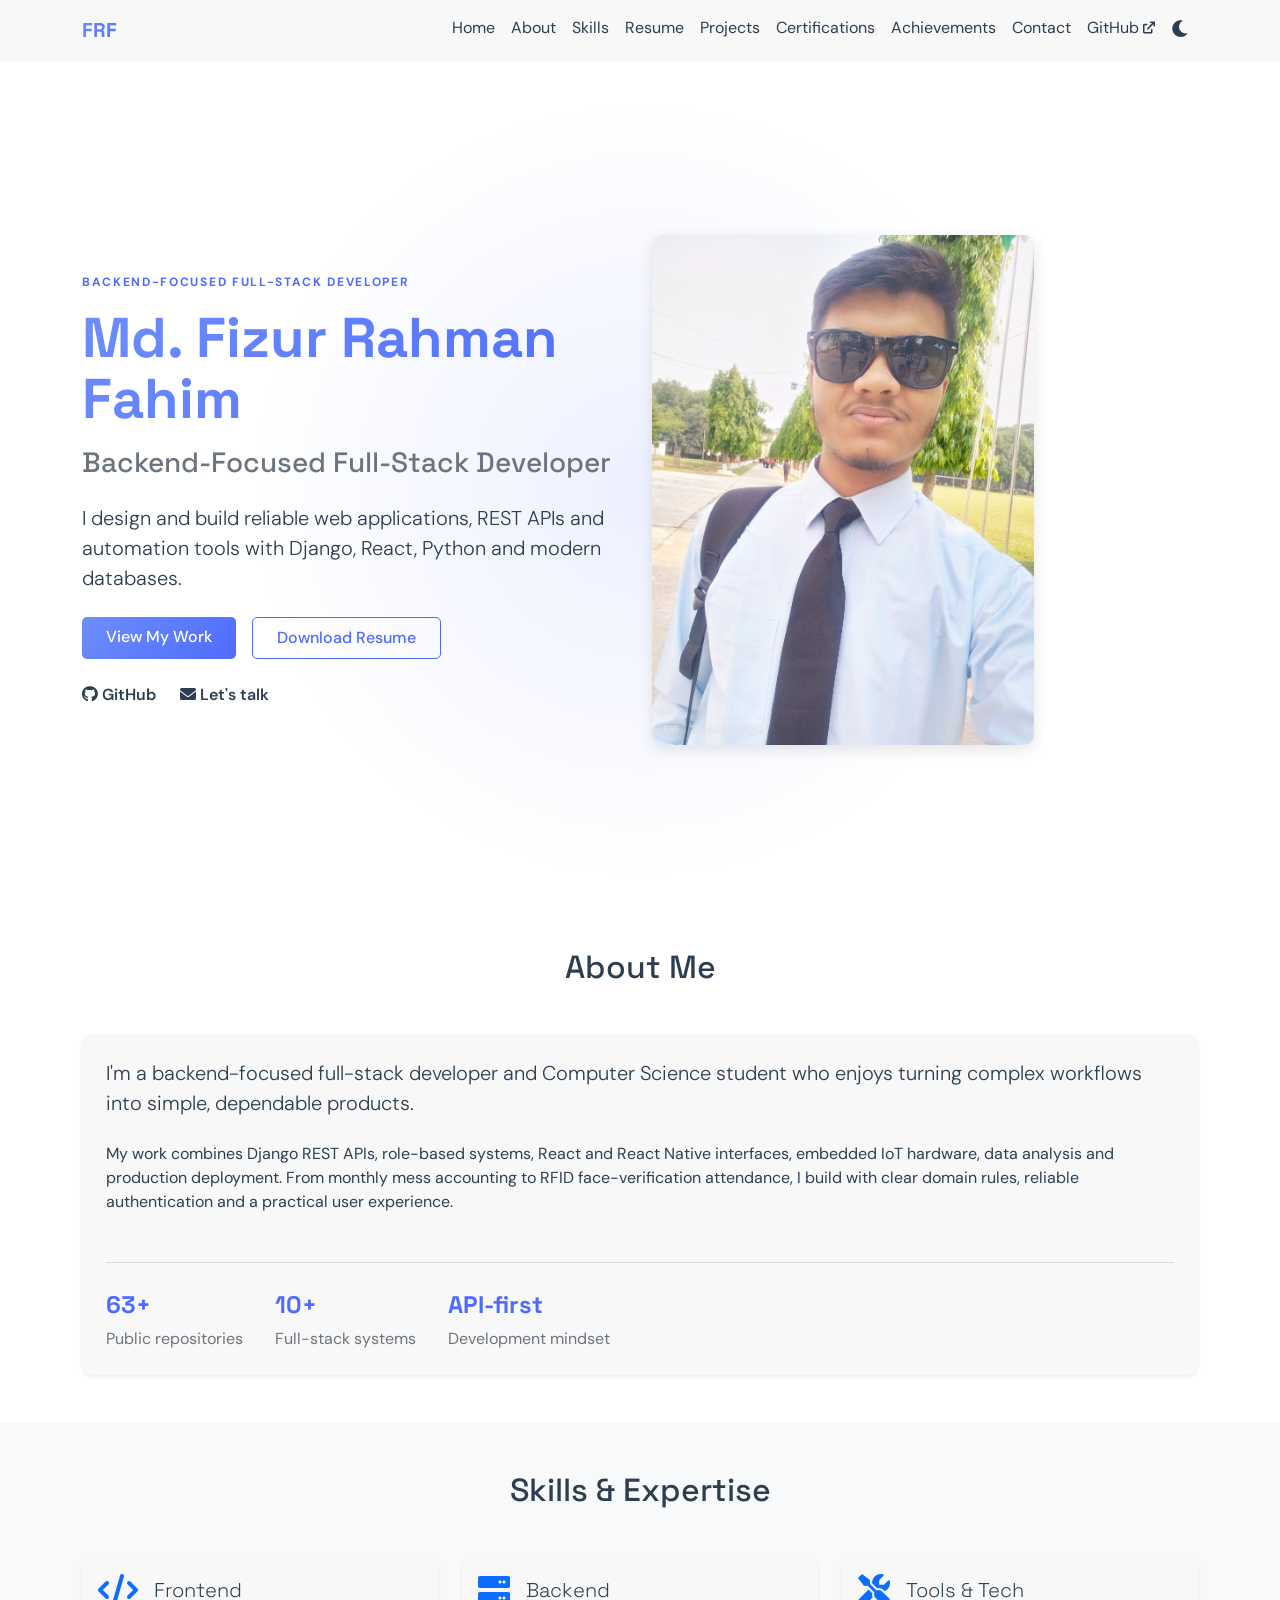
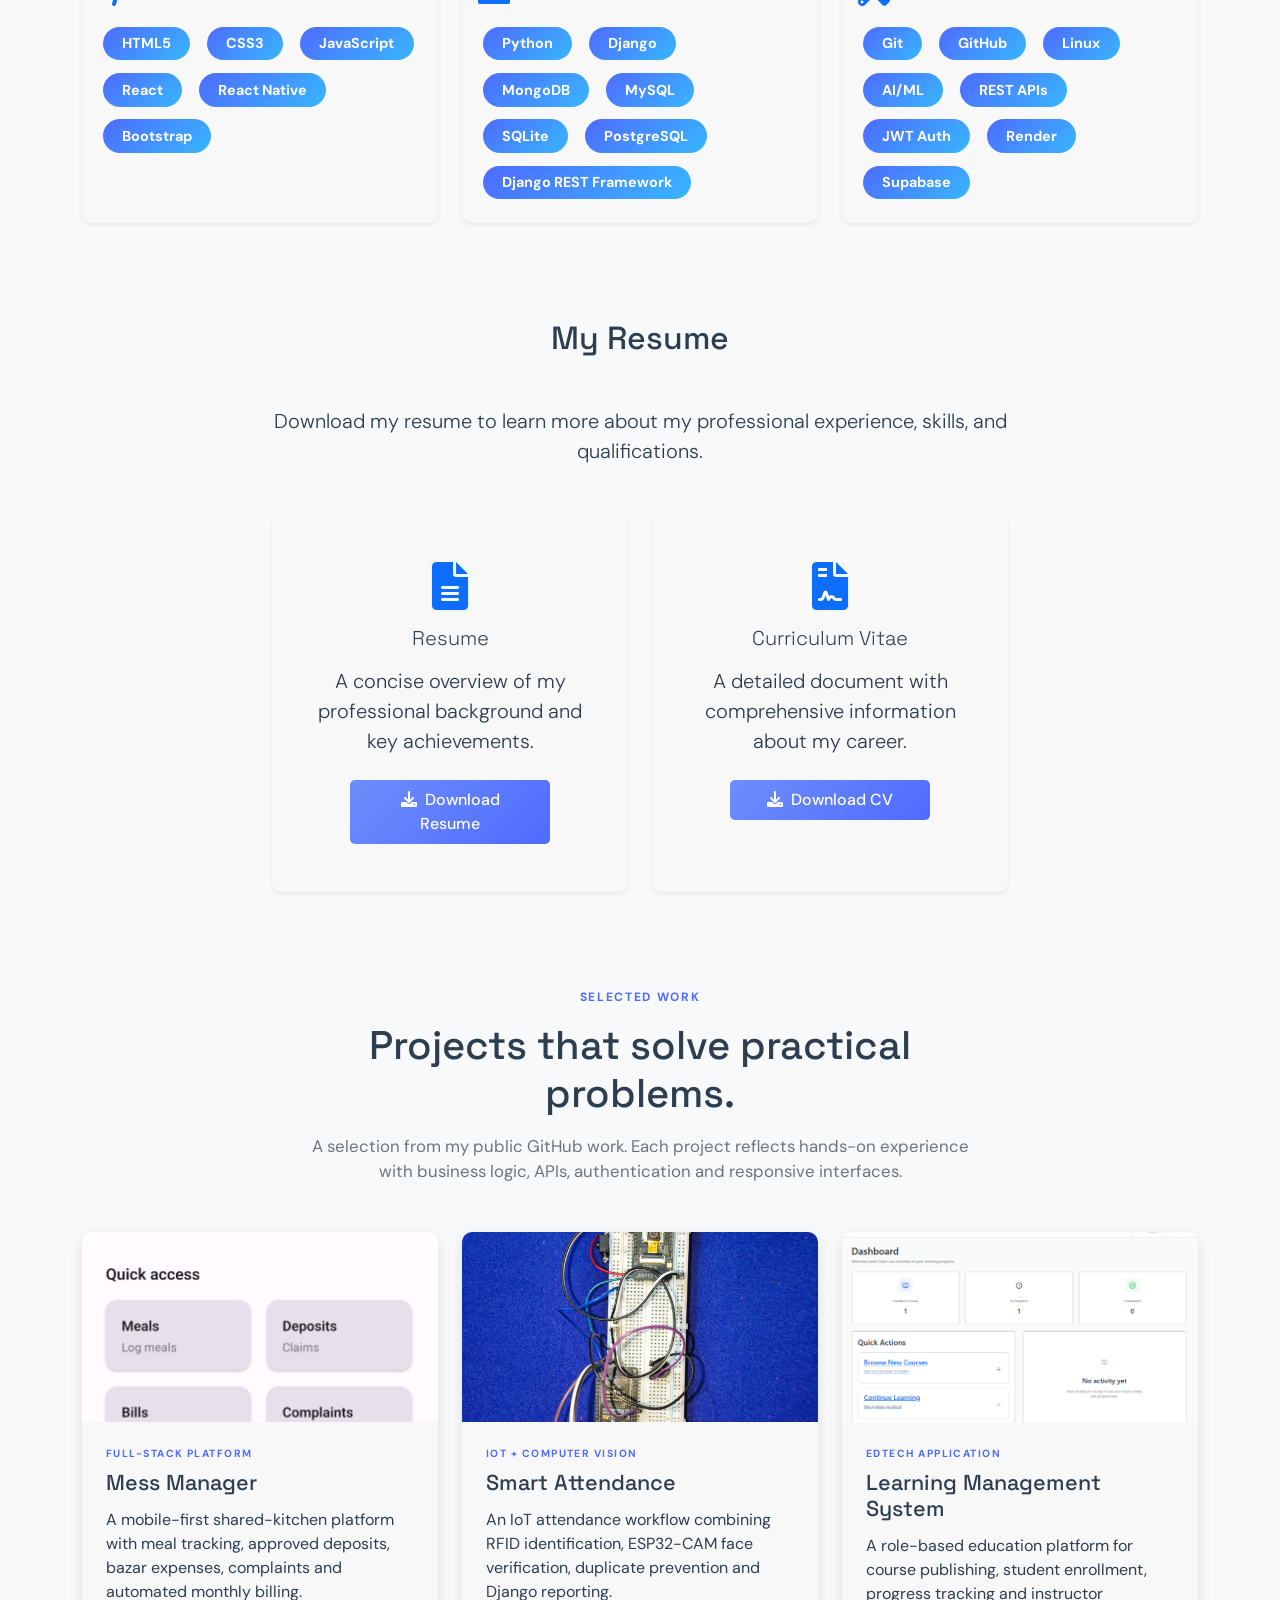
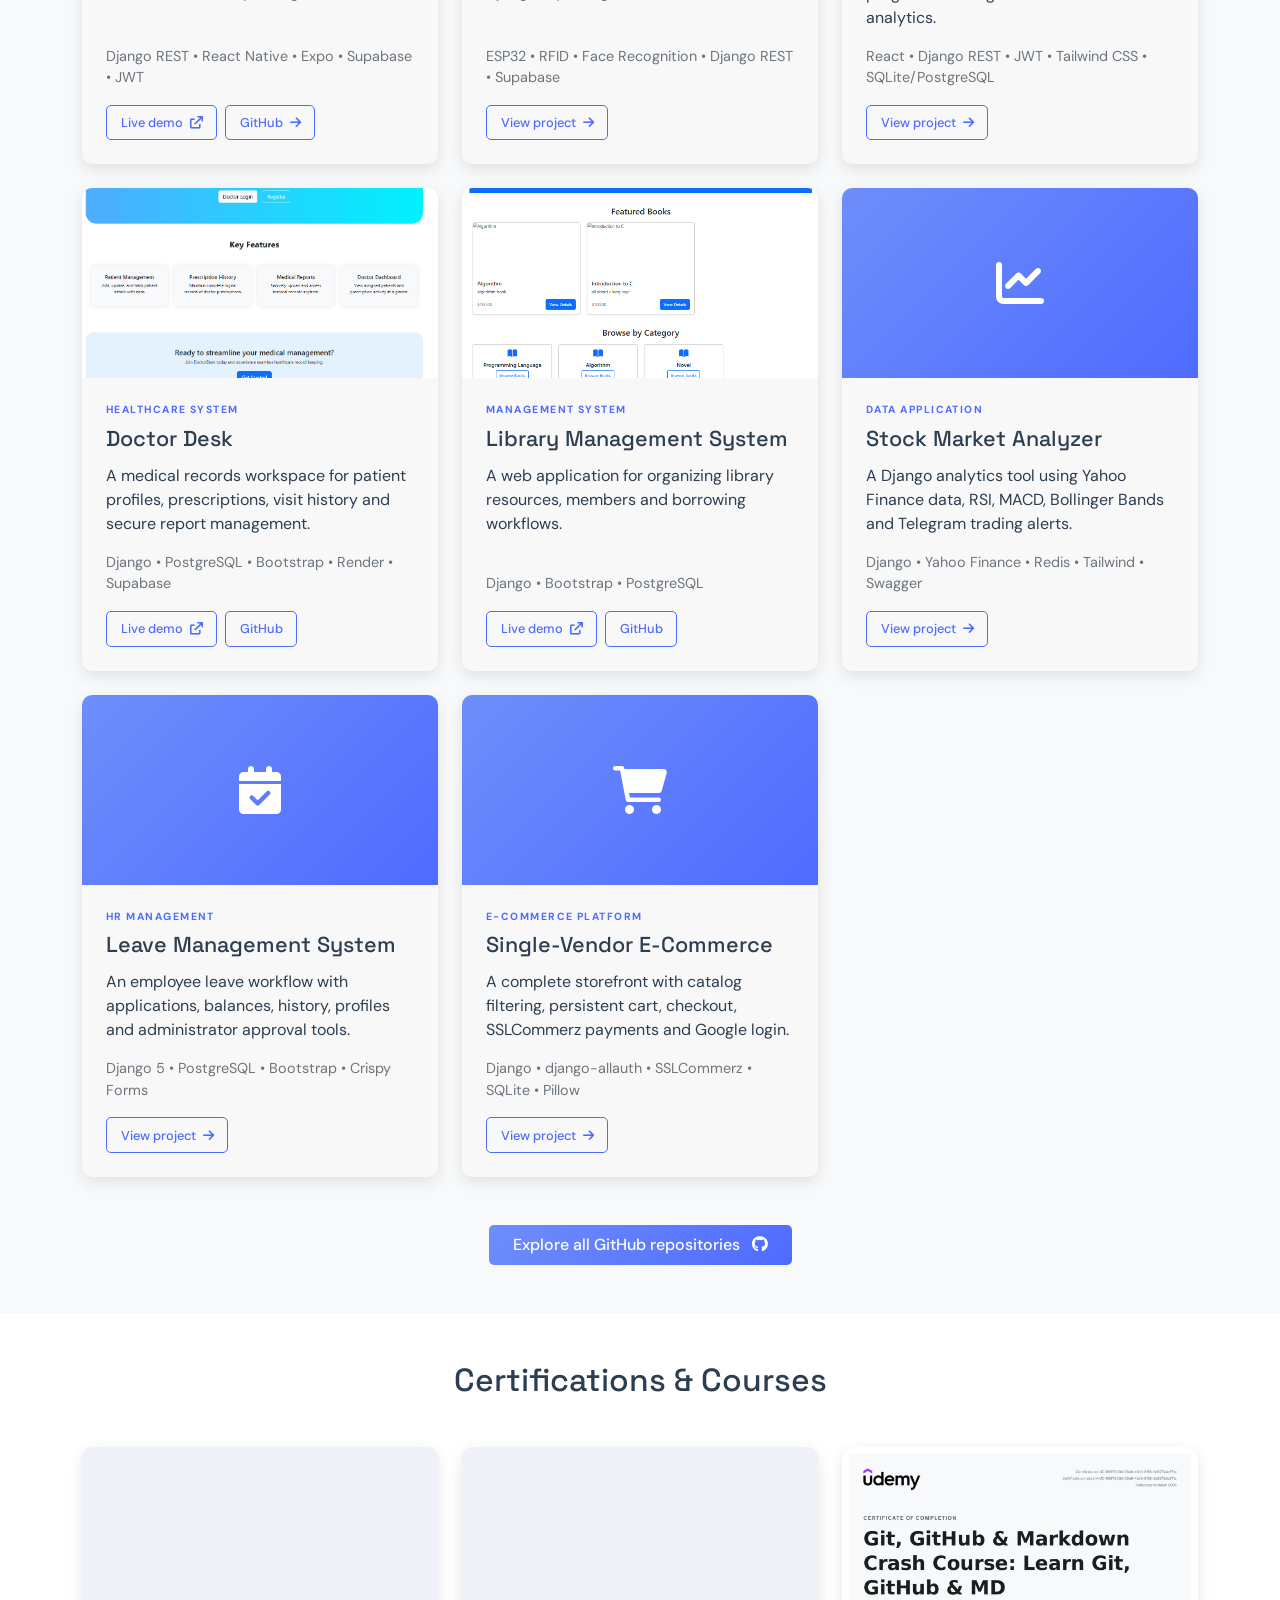
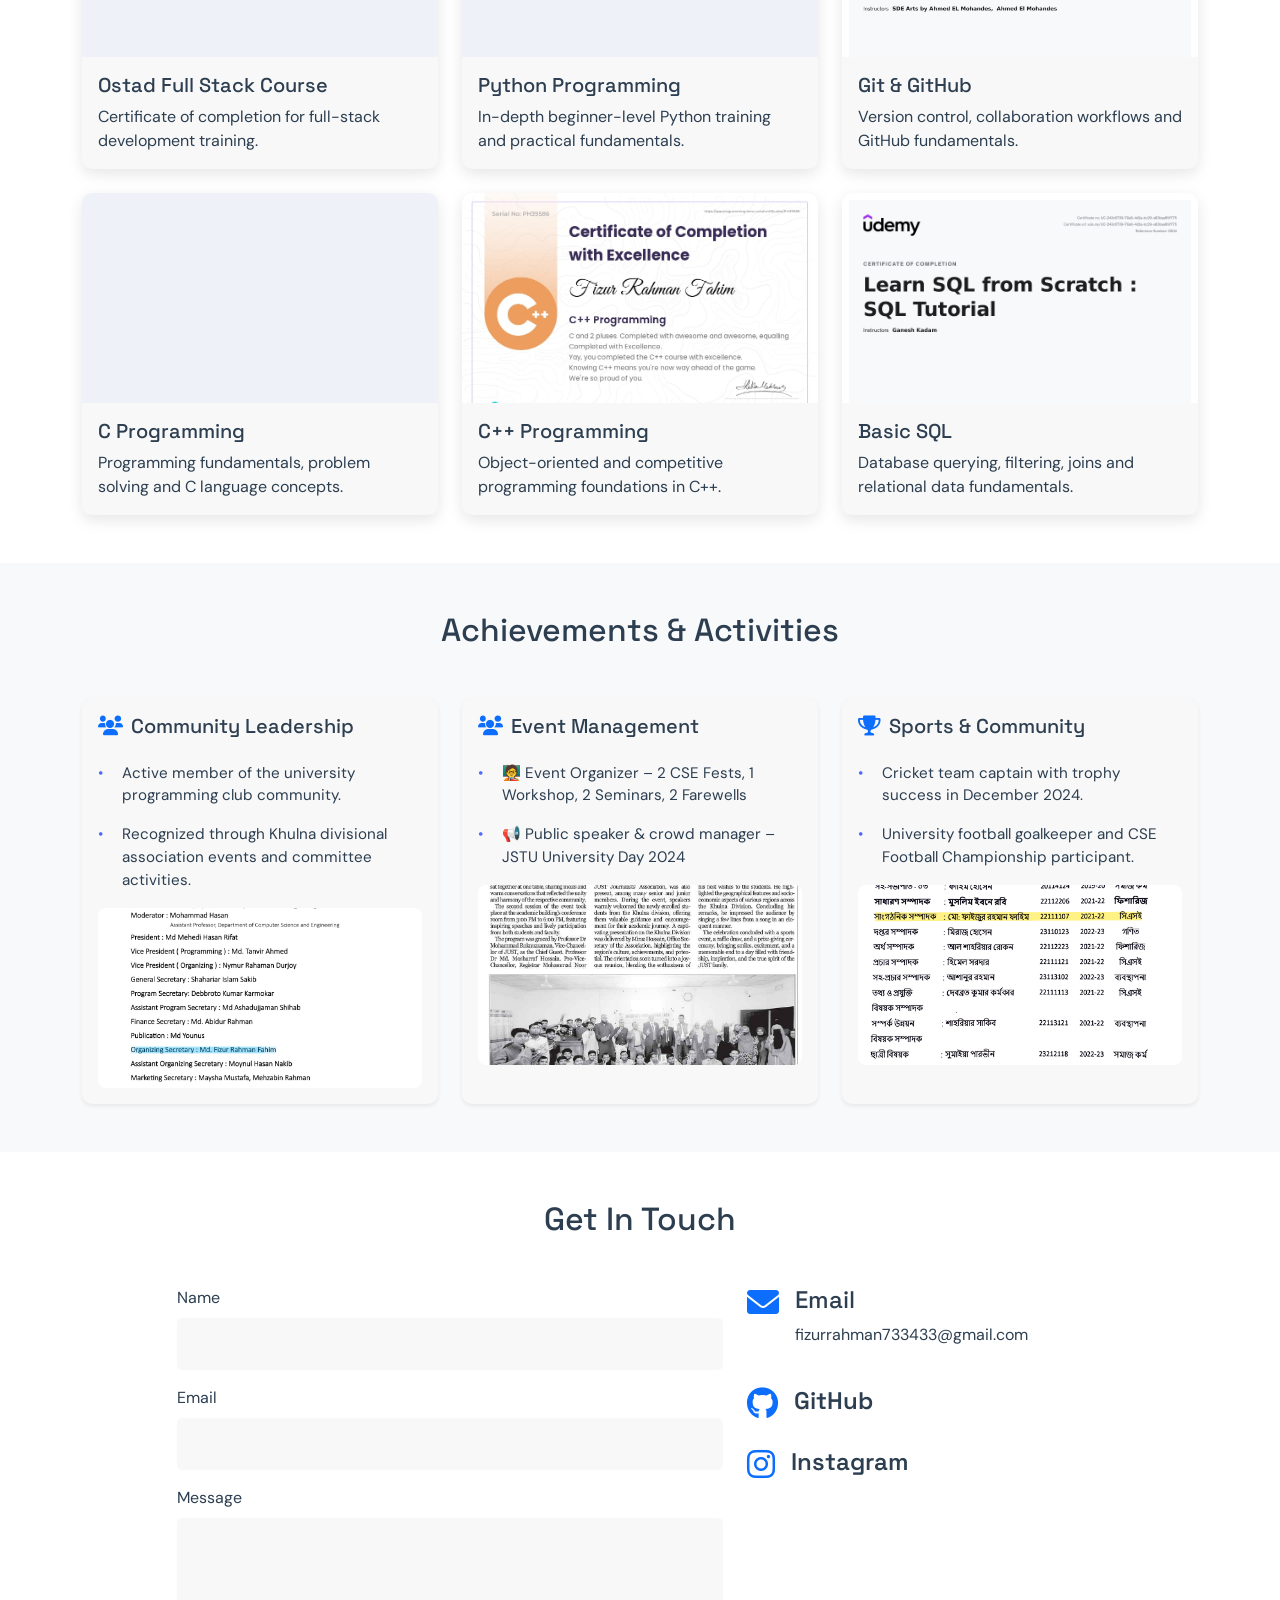
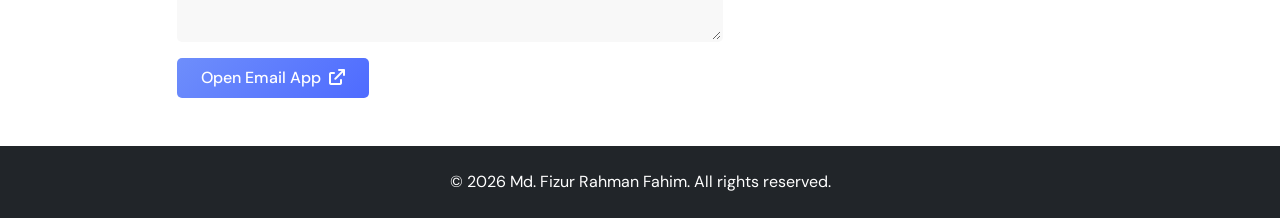
==== commit a162906e: "SEO Optimized" ====
--- a/index.html
+++ b/index.html
@@ -4,17 +4,63 @@
 <head>
     <meta charset="UTF-8">
     <meta name="viewport" content="width=device-width, initial-scale=1.0">
-
-    <meta name="description"
-        content="Portfolio of Md. Fizur Rahman Fahim, a backend-focused full-stack developer building practical web systems with Django, React and REST APIs.">
+    <title>Md. Fizur Rahman Fahim | Backend-Focused Full-Stack Developer (Django, Python, React)</title>
+    <meta name="description" content="Backend-focused full-stack developer building Django REST APIs, React and React Native apps, IoT solutions, and scalable software for real-world problems.">
     <meta name="author" content="Md. Fizur Rahman Fahim">
-    <title>Md. Fizur Rahman Fahim | Full-Stack Developer</title>
+    <meta name="robots" content="index, follow">
+    <link rel="canonical" href="https://fizur-rahman-fahim.github.io/Portfolio/">
+
+    <meta property="og:title" content="Md. Fizur Rahman Fahim | Backend-Focused Full-Stack Developer">
+    <meta property="og:description" content="Backend-focused full-stack developer specializing in Django REST APIs, React, React Native, IoT, and practical software solutions.">
+    <meta property="og:url" content="https://fizur-rahman-fahim.github.io/Portfolio/">
+    <meta property="og:type" content="website">
+    <meta property="og:image" content="https://fizur-rahman-fahim.github.io/Portfolio/assets/profile/IMG20240512083233.jpg">
+    <meta property="og:image:alt" content="Md. Fizur Rahman Fahim, backend-focused full-stack developer">
+    <meta property="og:locale" content="en_US">
+
+    <meta name="twitter:card" content="summary_large_image">
+    <meta name="twitter:title" content="Md. Fizur Rahman Fahim | Backend-Focused Full-Stack Developer">
+    <meta name="twitter:description" content="Django, Python, React, REST APIs and IoT solutions by backend-focused full-stack developer Md. Fizur Rahman Fahim.">
+    <meta name="twitter:url" content="https://fizur-rahman-fahim.github.io/Portfolio/">
+    <meta name="twitter:image" content="https://fizur-rahman-fahim.github.io/Portfolio/assets/profile/IMG20240512083233.jpg">
+    <meta name="twitter:image:alt" content="Md. Fizur Rahman Fahim, backend-focused full-stack developer">
+
+    <script type="application/ld+json">
+    {
+      "@context": "https://schema.org",
+      "@type": "Person",
+      "name": "Md. Fizur Rahman Fahim",
+      "url": "https://fizur-rahman-fahim.github.io/Portfolio/",
+      "image": "https://fizur-rahman-fahim.github.io/Portfolio/assets/profile/IMG20240512083233.jpg",
+      "jobTitle": "Backend-Focused Full-Stack Developer",
+      "email": "mailto:fizurrahman733433@gmail.com",
+      "sameAs": [
+        "https://github.com/Fizur-Rahman-Fahim",
+        "https://www.instagram.com/fizurrahmanfahim"
+      ],
+      "knowsAbout": [
+        "Python",
+        "Django",
+        "Django REST Framework",
+        "React",
+        "React Native",
+        "PostgreSQL",
+        "REST APIs",
+        "IoT",
+        "Machine Learning"
+      ]
+    }
+    </script>
+
     <link rel="preconnect" href="https://fonts.googleapis.com">
     <link rel="preconnect" href="https://fonts.gstatic.com" crossorigin>
+    <link rel="preconnect" href="https://cdn.jsdelivr.net" crossorigin>
+    <link rel="preconnect" href="https://cdnjs.cloudflare.com" crossorigin>
+    <link rel="preconnect" href="https://unpkg.com" crossorigin>
     <link href="https://fonts.googleapis.com/css2?family=DM+Sans:wght@400;500;600;700&family=Space+Grotesk:wght@500;600;700&display=swap"
         rel="stylesheet">
     <!--  Favicon  -->
-    <link rel="icon" type="image/x-icon" href="assets\profile\favocon_image.png">
+    <link rel="icon" type="image/png" href="assets/profile/favocon_image.png">
 
     <!-- Bootstrap CSS -->
     <link href="https://cdn.jsdelivr.net/npm/bootstrap@5.3.0/dist/css/bootstrap.min.css" rel="stylesheet">
@@ -28,10 +74,11 @@
 
 <body>
     <!-- Navigation -->
-    <nav class="navbar navbar-expand-lg navbar-light fixed-top bg-white shadow-sm">
-        <div class="container">
-            <a class="navbar-brand fw-bold" href="#">FRF</a>
-            <button class="navbar-toggler" type="button" data-bs-toggle="collapse" data-bs-target="#navbarNav">
+    <header>
+        <nav class="navbar navbar-expand-lg navbar-light fixed-top bg-white shadow-sm" aria-label="Primary navigation">
+        <div class="container">
+            <a class="navbar-brand fw-bold" href="#home" aria-label="Md. Fizur Rahman Fahim portfolio home">FRF</a>
+            <button class="navbar-toggler" type="button" data-bs-toggle="collapse" data-bs-target="#navbarNav" aria-controls="navbarNav" aria-expanded="false" aria-label="Toggle navigation">
                 <span class="navbar-toggler-icon"></span>
             </button>
             <div class="collapse navbar-collapse" id="navbarNav">
@@ -63,34 +110,36 @@
                     </li>
                     <li class="nav-item">
                         <a class="nav-link" href="https://github.com/Fizur-Rahman-Fahim" target="_blank"
-                            rel="noopener noreferrer">GitHub <i class="fas fa-arrow-up-right-from-square fa-xs"></i></a>
-                    </li>
-                    <li class="nav-item">
-                        <button class="btn nav-link" id="darkModeToggle">
+                            rel="noopener noreferrer" aria-label="Visit Md. Fizur Rahman Fahim's GitHub profile">GitHub <i class="fas fa-arrow-up-right-from-square fa-xs"></i></a>
+                    </li>
+                    <li class="nav-item">
+                        <button class="btn nav-link" id="darkModeToggle" type="button" aria-label="Toggle dark mode" aria-pressed="false">
                             <i class="fas fa-moon"></i>
                         </button>
                     </li>
                 </ul>
             </div>
         </div>
-    </nav>
-
+        </nav>
+    </header>
+
+    <main>
     <!-- Hero Section -->
     <section id="home" class="hero min-vh-100 d-flex align-items-center">
         <div class="container">
             <div class="row align-items-center ">
                 <div class="col-lg-6" data-aos="fade-right">
                     <p class="eyebrow mb-3">BACKEND-FOCUSED FULL-STACK DEVELOPER</p>
-                    <h1 class="display-4 fw-bold mb-3">Building useful software for real-world problems.</h1>
-                    <h2 class="h3 mb-4">Md. Fizur Rahman Fahim</h2>
+                    <h1 class="display-4 fw-bold mb-3">Md. Fizur Rahman Fahim</h1>
+                    <h2 class="h3 mb-4">Backend-Focused Full-Stack Developer</h2>
                     <p class="lead mb-4">I design and build reliable web applications, REST APIs and automation tools
                         with Django, React, Python and modern databases.</p>
                     <div class="d-flex gap-3 mb-4 m">
                         <a href="#projects" class="btn btn-primary">View My Work</a>
-                        <a href="assets\pdf\Fahim_CV_Latest.pdf" class="btn btn-outline-primary" download>Download Resume</a>
+                        <a href="assets/pdf/Fahim_CV_Latest.pdf" class="btn btn-outline-primary" download aria-label="Download Md. Fizur Rahman Fahim's latest resume">Download Resume</a>
                     </div>
                     <div class="hero-links">
-                        <a href="https://github.com/Fizur-Rahman-Fahim" target="_blank" rel="noopener noreferrer">
+                        <a href="https://github.com/Fizur-Rahman-Fahim" target="_blank" rel="noopener noreferrer" aria-label="Visit Md. Fizur Rahman Fahim on GitHub">
                             <i class="fab fa-github"></i> GitHub
                         </a>
                         <a href="mailto:fizurrahman733433@gmail.com">
@@ -100,8 +149,8 @@
                 </div>
                 <div class="col-lg-6 m" data-aos="fade-left">
                     <!-- Add your professional image here -->
-                    <img src="assets\profile\IMG20240512083233.jpg" alt="Md. Fizur Rahman Fahim"
-                        class="img-fluid about-img">
+                    <img src="assets/profile/IMG20240512083233.jpg" alt="Md. Fizur Rahman Fahim, backend-focused full-stack Python and Django developer"
+                        class="img-fluid about-img" width="3468" height="4624" fetchpriority="high" loading="eager" decoding="async">
                 </div>
             </div>
         </div>
@@ -218,7 +267,7 @@
                                     <h3 class="lead mb-3">Resume</h3>
                                     <p class="lead mb-4">A concise overview of my professional background and key
                                         achievements.</p>
-                                    <a href="assets\pdf\Fahim_CV_Latest.pdf" class="btn btn-primary" download>
+                                    <a href="assets/pdf/Fahim_CV_Latest.pdf" class="btn btn-primary" download aria-label="Download Md. Fizur Rahman Fahim's resume PDF">
                                         <i class="fas fa-download me-2"></i>Download Resume
                                     </a>
                                 </div>
@@ -232,7 +281,7 @@
                                     <p class="lead mb-4">A detailed document with comprehensive information about my
                                         career.
                                     </p>
-                                    <a href="assets\pdf\CV.pdf" class="btn btn-primary" download>
+                                    <a href="assets/pdf/CV.pdf" class="btn btn-primary" download aria-label="Download Md. Fizur Rahman Fahim's curriculum vitae PDF">
                                         <i class="fas fa-download me-2"></i>Download CV
                                     </a>
                                 </div>
@@ -255,159 +304,159 @@
             </div>
             <div class="row g-4">
                 <div class="col-md-6 col-lg-4" data-aos="fade-up">
-                    <div class="card project-card h-100">
+                    <article class="card project-card h-100">
                         <img src="assets/Projects/mess-manager/docs/screenshots/02-dashboard.jpeg"
-                            class="project-preview" alt="Mess Manager dashboard">
+                            class="project-preview" alt="Mess Manager Django REST and React Native dashboard for meal tracking and monthly billing" loading="lazy" decoding="async">
                         <div class="card-body">
                             <span class="project-type">FULL-STACK PLATFORM</span>
-                            <h5 class="card-title">Mess Manager</h5>
+                            <h3 class="card-title h5">Mess Manager</h3>
                             <p class="card-text">A mobile-first shared-kitchen platform with meal tracking, approved
                                 deposits, bazar expenses, complaints and automated monthly billing.</p>
                             <p class="tech-stack">Django REST • React Native • Expo • Supabase • JWT</p>
                             <div class="d-flex gap-2">
                                 <a href="https://mess-manager-api-bio8.onrender.com/" target="_blank"
-                                    rel="noopener noreferrer" class="btn btn-outline-primary btn-sm">Live demo <i
+                                    rel="noopener noreferrer" aria-label="Open the Mess Manager live demo" class="btn btn-outline-primary btn-sm">Live demo <i
                                         class="fas fa-arrow-up-right-from-square ms-1"></i></a>
                                 <a href="https://github.com/Fizur-Rahman-Fahim/mess-manager" target="_blank"
-                                    rel="noopener noreferrer" class="btn btn-outline-primary btn-sm">GitHub
+                                    rel="noopener noreferrer" aria-label="View the Mess Manager GitHub repository" class="btn btn-outline-primary btn-sm">GitHub
                                     <i class="fas fa-arrow-right ms-1"></i></a>
                             </div>
                         </div>
-                    </div>
+                    </article>
                 </div>
                 <div class="col-md-6 col-lg-4" data-aos="fade-up" data-aos-delay="100">
-                    <div class="card project-card h-100">
+                    <article class="card project-card h-100">
                         <img src="assets/Projects/smart_attendance/docx/image/WhatsApp Image 2026-11-21 at 10.53.23 AM.jpeg"
-                            class="project-preview" alt="Smart Attendance hardware prototype">
+                            class="project-preview" alt="Smart Attendance IoT hardware prototype with ESP32-CAM and RFID identification" loading="lazy" decoding="async">
                         <div class="card-body">
                             <span class="project-type">IOT + COMPUTER VISION</span>
-                            <h5 class="card-title">Smart Attendance</h5>
+                            <h3 class="card-title h5">Smart Attendance</h3>
                             <p class="card-text">An IoT attendance workflow combining RFID identification, ESP32-CAM
                                 face verification, duplicate prevention and Django reporting.</p>
                             <p class="tech-stack">ESP32 • RFID • Face Recognition • Django REST • Supabase</p>
                             <div class="d-flex gap-2">
                                 <a href="https://github.com/Fizur-Rahman-Fahim/Smart-Attendance" target="_blank"
-                                    rel="noopener noreferrer" class="btn btn-outline-primary btn-sm">View project <i
+                                    rel="noopener noreferrer" aria-label="View the Smart Attendance GitHub project" class="btn btn-outline-primary btn-sm">View project <i
                                         class="fas fa-arrow-right ms-1"></i></a>
                             </div>
                         </div>
-                    </div>
+                    </article>
                 </div>
                 <div class="col-md-6 col-lg-4" data-aos="fade-up" data-aos-delay="100">
-                    <div class="card project-card h-100">
+                    <article class="card project-card h-100">
                         <img src="assets/Projects/LMS/Documents/Screenshorts/Dashboard.png"
-                            class="project-preview" alt="Learning Management System dashboard">
+                            class="project-preview" alt="Learning Management System React and Django dashboard for courses, enrollment, and analytics" loading="lazy" decoding="async">
                         <div class="card-body">
                             <span class="project-type">EDTECH APPLICATION</span>
-                            <h5 class="card-title">Learning Management System</h5>
+                            <h3 class="card-title h5">Learning Management System</h3>
                             <p class="card-text">A role-based education platform for course publishing, student
                                 enrollment, progress tracking and instructor analytics.</p>
                             <p class="tech-stack">React • Django REST • JWT • Tailwind CSS • SQLite/PostgreSQL</p>
                             <div class="d-flex gap-2">
                                 <a href="https://github.com/Fizur-Rahman-Fahim/LMS" target="_blank"
-                                    rel="noopener noreferrer" class="btn btn-outline-primary btn-sm">View project <i
+                                    rel="noopener noreferrer" aria-label="View the Learning Management System GitHub project" class="btn btn-outline-primary btn-sm">View project <i
                                         class="fas fa-arrow-right ms-1"></i></a>
                             </div>
                         </div>
-                    </div>
+                    </article>
                 </div>
                 <div class="col-md-6 col-lg-4" data-aos="fade-up" data-aos-delay="100">
-                    <div class="card project-card h-100">
+                    <article class="card project-card h-100">
                         <img src="assets/Projects/doctor_desk/images/Dashboard.png"
-                            class="project-preview" alt="Doctor Desk application dashboard">
+                            class="project-preview" alt="Doctor Desk Django healthcare dashboard for patient records and prescriptions" loading="lazy" decoding="async">
                         <div class="card-body">
                             <span class="project-type">HEALTHCARE SYSTEM</span>
-                            <h5 class="card-title">Doctor Desk</h5>
+                            <h3 class="card-title h5">Doctor Desk</h3>
                             <p class="card-text">A medical records workspace for patient profiles, prescriptions,
                                 visit history and secure report management.</p>
                             <p class="tech-stack">Django • PostgreSQL • Bootstrap • Render • Supabase</p>
                             <div class="d-flex gap-2">
                                 <a href="https://doctor-desk-okum.onrender.com" target="_blank"
-                                    rel="noopener noreferrer" class="btn btn-outline-primary btn-sm">Live demo <i
+                                    rel="noopener noreferrer" aria-label="Open the Doctor Desk live demo" class="btn btn-outline-primary btn-sm">Live demo <i
                                         class="fas fa-arrow-up-right-from-square ms-1"></i></a>
                                 <a href="https://github.com/Fizur-Rahman-Fahim/Doctor-Desk" target="_blank"
-                                    rel="noopener noreferrer" class="btn btn-outline-primary btn-sm">GitHub</a>
-                            </div>
-                        </div>
-                    </div>
+                                    rel="noopener noreferrer" aria-label="View the Doctor Desk GitHub repository" class="btn btn-outline-primary btn-sm">GitHub</a>
+                            </div>
+                        </div>
+                    </article>
                 </div>
                 <div class="col-md-6 col-lg-4" data-aos="fade-up" data-aos-delay="100">
-                    <div class="card project-card h-100">
+                    <article class="card project-card h-100">
                         <img src="assets/Projects/Library_Management_System/images/Library_management_System_Dashboard.png"
-                            class="project-preview" alt="Library Management System dashboard">
+                            class="project-preview" alt="Library Management System Django dashboard for catalog, members, and borrowing workflows" loading="lazy" decoding="async">
                         <div class="card-body">
                             <span class="project-type">MANAGEMENT SYSTEM</span>
-                            <h5 class="card-title">Library Management System</h5>
+                            <h3 class="card-title h5">Library Management System</h3>
                             <p class="card-text">A web application for organizing library resources, members and
                                 borrowing workflows.</p>
                             <p class="tech-stack">Django • Bootstrap • PostgreSQL</p>
                             <div class="d-flex gap-2">
                                 <a href="https://library-management-system-nl78.onrender.com/" target="_blank"
-                                    rel="noopener noreferrer" class="btn btn-outline-primary btn-sm">Live demo <i
+                                    rel="noopener noreferrer" aria-label="Open the Library Management System live demo" class="btn btn-outline-primary btn-sm">Live demo <i
                                         class="fas fa-arrow-up-right-from-square ms-1"></i></a>
                                 <a href="https://github.com/Fizur-Rahman-Fahim/Library-Management-System"
-                                    target="_blank" rel="noopener noreferrer"
+                                    target="_blank" rel="noopener noreferrer" aria-label="View the Library Management System GitHub repository"
                                     class="btn btn-outline-primary btn-sm">GitHub</a>
                             </div>
                         </div>
-                    </div>
+                    </article>
                 </div>
                 <div class="col-md-6 col-lg-4" data-aos="fade-up" data-aos-delay="100">
-                    <div class="card project-card h-100">
+                    <article class="card project-card h-100">
                         <div class="project-icon project-icon-fallback"><i class="fas fa-chart-line"></i></div>
                         <div class="card-body">
                             <span class="project-type">DATA APPLICATION</span>
-                            <h5 class="card-title">Stock Market Analyzer</h5>
+                            <h3 class="card-title h5">Stock Market Analyzer</h3>
                             <p class="card-text">A Django analytics tool using Yahoo Finance data, RSI, MACD,
                                 Bollinger Bands and Telegram trading alerts.</p>
                             <p class="tech-stack">Django • Yahoo Finance • Redis • Tailwind • Swagger</p>
                             <div class="d-flex gap-2">
                                 <a href="https://github.com/Fizur-Rahman-Fahim/Stock_Market_Analyzer" target="_blank"
-                                    rel="noopener noreferrer" class="btn btn-outline-primary btn-sm">View project <i
+                                    rel="noopener noreferrer" aria-label="View the Stock Market Analyzer GitHub project" class="btn btn-outline-primary btn-sm">View project <i
                                         class="fas fa-arrow-right ms-1"></i></a>
                             </div>
                         </div>
-                    </div>
+                    </article>
                 </div>
                 <div class="col-md-6 col-lg-4" data-aos="fade-up" data-aos-delay="100">
-                    <div class="card project-card h-100">
+                    <article class="card project-card h-100">
                         <div class="project-icon project-icon-fallback"><i class="fas fa-calendar-check"></i></div>
                         <div class="card-body">
                             <span class="project-type">HR MANAGEMENT</span>
-                            <h5 class="card-title">Leave Management System</h5>
+                            <h3 class="card-title h5">Leave Management System</h3>
                             <p class="card-text">An employee leave workflow with applications, balances, history,
                                 profiles and administrator approval tools.</p>
                             <p class="tech-stack">Django 5 • PostgreSQL • Bootstrap • Crispy Forms</p>
                             <div class="d-flex gap-2">
                                 <a href="https://github.com/Fizur-Rahman-Fahim/Leave-Management-System" target="_blank"
-                                    rel="noopener noreferrer" class="btn btn-outline-primary btn-sm">View project <i
+                                    rel="noopener noreferrer" aria-label="View the Leave Management System GitHub project" class="btn btn-outline-primary btn-sm">View project <i
                                         class="fas fa-arrow-right ms-1"></i></a>
                             </div>
                         </div>
-                    </div>
+                    </article>
                 </div>
                 <div class="col-md-6 col-lg-4" data-aos="fade-up" data-aos-delay="100">
-                    <div class="card project-card h-100">
+                    <article class="card project-card h-100">
                         <div class="project-icon project-icon-fallback"><i class="fas fa-cart-shopping"></i></div>
                         <div class="card-body">
                             <span class="project-type">E-COMMERCE PLATFORM</span>
-                            <h5 class="card-title">Single-Vendor E-Commerce</h5>
+                            <h3 class="card-title h5">Single-Vendor E-Commerce</h3>
                             <p class="card-text">A complete storefront with catalog filtering, persistent cart,
                                 checkout, SSLCommerz payments and Google login.</p>
                             <p class="tech-stack">Django • django-allauth • SSLCommerz • SQLite • Pillow</p>
                             <div class="d-flex gap-2">
                                 <a href="https://github.com/Fizur-Rahman-Fahim/Single-Vendor-Ecommerce-Project"
-                                    target="_blank" rel="noopener noreferrer"
+                                    target="_blank" rel="noopener noreferrer" aria-label="View the Single-Vendor E-Commerce GitHub project"
                                     class="btn btn-outline-primary btn-sm">View project <i
                                         class="fas fa-arrow-right ms-1"></i></a>
                             </div>
                         </div>
-                    </div>
+                    </article>
                 </div>
             </div>
             <div class="text-center mt-5" data-aos="fade-up">
                 <a href="https://github.com/Fizur-Rahman-Fahim?tab=repositories" target="_blank"
-                    rel="noopener noreferrer" class="btn btn-primary">Explore all GitHub repositories <i
+                    rel="noopener noreferrer" aria-label="Explore all public GitHub repositories by Md. Fizur Rahman Fahim" class="btn btn-primary">Explore all GitHub repositories <i
                         class="fab fa-github ms-2"></i></a>
             </div>
         </div>
@@ -419,64 +468,64 @@
             <h2 class="text-center mb-5" data-aos="fade-up">Certifications & Courses</h2>
             <div class="row g-4">
                 <div class="col-md-4" data-aos="fade-up">
-                    <div class="card h-100">
+                    <article class="card h-100">
                         <img src="assets/Certificates/Ostad_Certificate_of_Completion.png"
-                            class="certificate-preview" alt="Ostad course completion certificate">
-                        <div class="card-body">
-                            <h5 class="card-title">Ostad Full Stack Course</h5>
+                            class="certificate-preview" alt="Ostad full-stack development course completion certificate" loading="lazy" decoding="async">
+                        <div class="card-body">
+                            <h3 class="card-title h5">Ostad Full Stack Course</h3>
                             <p class="card-text">Certificate of completion for full-stack development training.</p>
                         </div>
-                    </div>
+                    </article>
                 </div>
                 <div class="col-md-4" data-aos="fade-up" data-aos-delay="100">
-                    <div class="card h-100">
+                    <article class="card h-100">
                         <img src="assets/Certificates/Python_Beginner_in-depth.jpg"
-                            class="certificate-preview" alt="Python beginner certificate">
-                        <div class="card-body">
-                            <h5 class="card-title">Python Programming</h5>
+                            class="certificate-preview" alt="Certificate for in-depth beginner Python programming training" loading="lazy" decoding="async">
+                        <div class="card-body">
+                            <h3 class="card-title h5">Python Programming</h3>
                             <p class="card-text">In-depth beginner-level Python training and practical fundamentals.</p>
                         </div>
-                    </div>
+                    </article>
                 </div>
                 <div class="col-md-4" data-aos="fade-up" data-aos-delay="200">
-                    <div class="card h-100">
+                    <article class="card h-100">
                         <img src="assets/Certificates/Git_Github_Udemy.jpg"
-                            class="certificate-preview" alt="Git and GitHub certificate">
-                        <div class="card-body">
-                            <h5 class="card-title">Git & GitHub</h5>
+                            class="certificate-preview" alt="Udemy certificate for Git and GitHub version control training" loading="lazy" decoding="async">
+                        <div class="card-body">
+                            <h3 class="card-title h5">Git & GitHub</h3>
                             <p class="card-text">Version control, collaboration workflows and GitHub fundamentals.</p>
                         </div>
-                    </div>
+                    </article>
                 </div>
                 <div class="col-md-4" data-aos="fade-up">
-                    <div class="card h-100">
+                    <article class="card h-100">
                         <img src="assets/Certificates/C_Proogramming_Hero.jpg"
-                            class="certificate-preview" alt="C programming certificate">
-                        <div class="card-body">
-                            <h5 class="card-title">C Programming</h5>
+                            class="certificate-preview" alt="Certificate for C programming fundamentals and problem solving" loading="lazy" decoding="async">
+                        <div class="card-body">
+                            <h3 class="card-title h5">C Programming</h3>
                             <p class="card-text">Programming fundamentals, problem solving and C language concepts.</p>
                         </div>
-                    </div>
+                    </article>
                 </div>
                 <div class="col-md-4" data-aos="fade-up" data-aos-delay="100">
-                    <div class="card h-100">
+                    <article class="card h-100">
                         <img src="assets/Certificates/C++programming_hero.jpg"
-                            class="certificate-preview" alt="C++ programming certificate">
-                        <div class="card-body">
-                            <h5 class="card-title">C++ Programming</h5>
+                            class="certificate-preview" alt="Certificate for C++ programming, object-oriented, and problem-solving training" loading="lazy" decoding="async">
+                        <div class="card-body">
+                            <h3 class="card-title h5">C++ Programming</h3>
                             <p class="card-text">Object-oriented and competitive programming foundations in C++.</p>
                         </div>
-                    </div>
+                    </article>
                 </div>
                 <div class="col-md-4" data-aos="fade-up" data-aos-delay="200">
-                    <div class="card h-100">
+                    <article class="card h-100">
                         <img src="assets/Certificates/Basic_SQL_Ganesh.jpg"
-                            class="certificate-preview" alt="Basic SQL certificate">
-                        <div class="card-body">
-                            <h5 class="card-title">Basic SQL</h5>
+                            class="certificate-preview" alt="Certificate for basic SQL querying and relational database fundamentals" loading="lazy" decoding="async">
+                        <div class="card-body">
+                            <h3 class="card-title h5">Basic SQL</h3>
                             <p class="card-text">Database querying, filtering, joins and relational data fundamentals.</p>
                         </div>
-                    </div>
+                    </article>
                 </div>
             </div>
         </div>
@@ -496,7 +545,7 @@
                                 <li class="mb-3">Recognized through Khulna divisional association events and committee activities.</li>
                             </ul>
                             <img src="assets/Achivements/Programming_club_member_list.jpeg"
-                                class="achievement-preview" alt="Programming club member recognition">
+                                class="achievement-preview" alt="Programming club member list recognizing university community leadership" loading="lazy" decoding="async">
                         </div>
                     </div>
                 </div>
@@ -510,7 +559,7 @@
                                 <li class="mb-3">📢 Public speaker & crowd manager – JSTU University Day 2024</li>
                             </ul>
                             <img src="assets/Achivements/Khulna_divitional_association_news.jpeg"
-                                class="achievement-preview" alt="Community event recognition">
+                                class="achievement-preview" alt="News coverage recognizing Khulna divisional association event activities" loading="lazy" decoding="async">
                         </div>
                     </div>
                 </div>
@@ -523,7 +572,7 @@
                                 <li class="mb-3">University football goalkeeper and CSE Football Championship participant.</li>
                             </ul>
                             <img src="assets/Achivements/Khulna_divitional_association_committee.png"
-                                class="achievement-preview" alt="Association committee recognition">
+                                class="achievement-preview" alt="Khulna divisional association committee recognition and community achievement" loading="lazy" decoding="async">
                         </div>
                     </div>
                 </div>
@@ -550,7 +599,7 @@
                             <label for="message" class="form-label">Message</label>
                             <textarea class="form-control" id="message" rows="4" required></textarea>
                         </div>
-                        <button type="submit" class="btn btn-primary">Open Email App <i
+                        <button type="submit" class="btn btn-primary" aria-label="Open your email app to send a portfolio enquiry">Open Email App <i
                                 class="fas fa-arrow-up-right-from-square ms-1"></i></button>
                     </form>
                 </div>
@@ -558,7 +607,7 @@
                     <div class="d-flex mb-4">
                         <i class="fas fa-envelope fa-2x text-primary me-3"></i>
                         <div>
-                            <h4>Email</h4>
+                            <h3 class="h4">Email</h3>
                             <p>fizurrahman733433@gmail.com</p>
                         </div>
                     </div>
@@ -566,16 +615,16 @@
                         <i class="fab fa-github fa-2x text-primary me-3"></i>
                         <div>
                             <a href="https://github.com/Fizur-Rahman-Fahim" target="_blank"
-                                class="text-decoration-none">
-                                <h4 class="platform-name">GitHub</h4>
+                                rel="noopener noreferrer" aria-label="Visit Md. Fizur Rahman Fahim on GitHub" class="text-decoration-none">
+                                <h3 class="platform-name h4">GitHub</h3>
                             </a>
                         </div>
                     </div>
                     <div class="d-flex mb-4">
                         <i class="fab fa-instagram fa-2x text-primary me-3"></i>
                         <a href="https://www.instagram.com/fizurrahmanfahim?igsh=MXV2M2szZHRuando" target="_blank"
-                            class="text-decoration-none">
-                            <h4 class="platform-name">Instagram</h4>
+                            rel="noopener noreferrer" aria-label="Visit Md. Fizur Rahman Fahim on Instagram" class="text-decoration-none">
+                            <h3 class="platform-name h4">Instagram</h3>
                         </a>
 
                     </div>
@@ -583,6 +632,7 @@
             </div>
         </div>
     </section>
+    </main>
 
     <!-- Footer -->
     <footer class="py-4 bg-dark text-white">
@@ -592,9 +642,9 @@
     </footer>
 
     <!-- Scripts -->
-    <script src="https://cdn.jsdelivr.net/npm/bootstrap@5.3.0/dist/js/bootstrap.bundle.min.js"></script>
-    <script src="https://unpkg.com/aos@2.3.1/dist/aos.js"></script>
-    <script src="js/main.js"></script>
+    <script src="https://cdn.jsdelivr.net/npm/bootstrap@5.3.0/dist/js/bootstrap.bundle.min.js" defer></script>
+    <script src="https://unpkg.com/aos@2.3.1/dist/aos.js" defer></script>
+    <script src="js/main.js" defer></script>
 </body>
 
 </html>
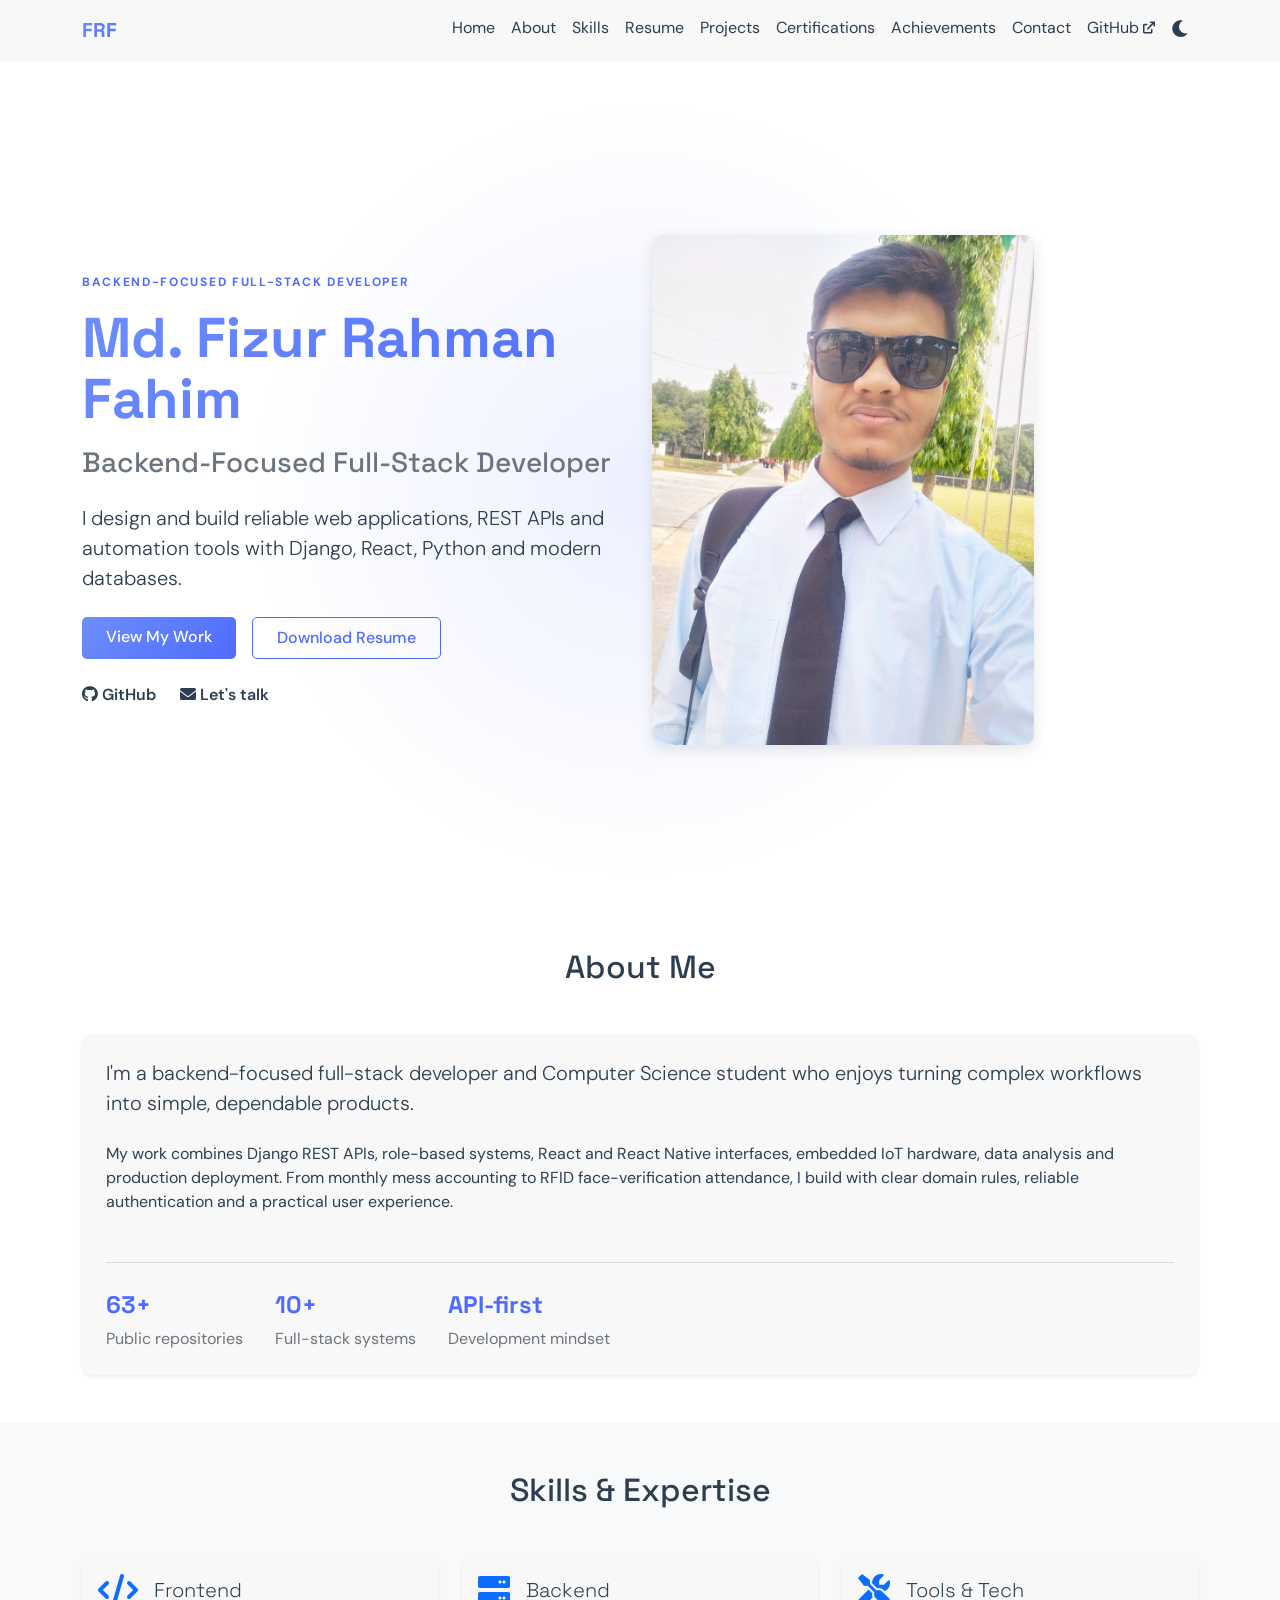
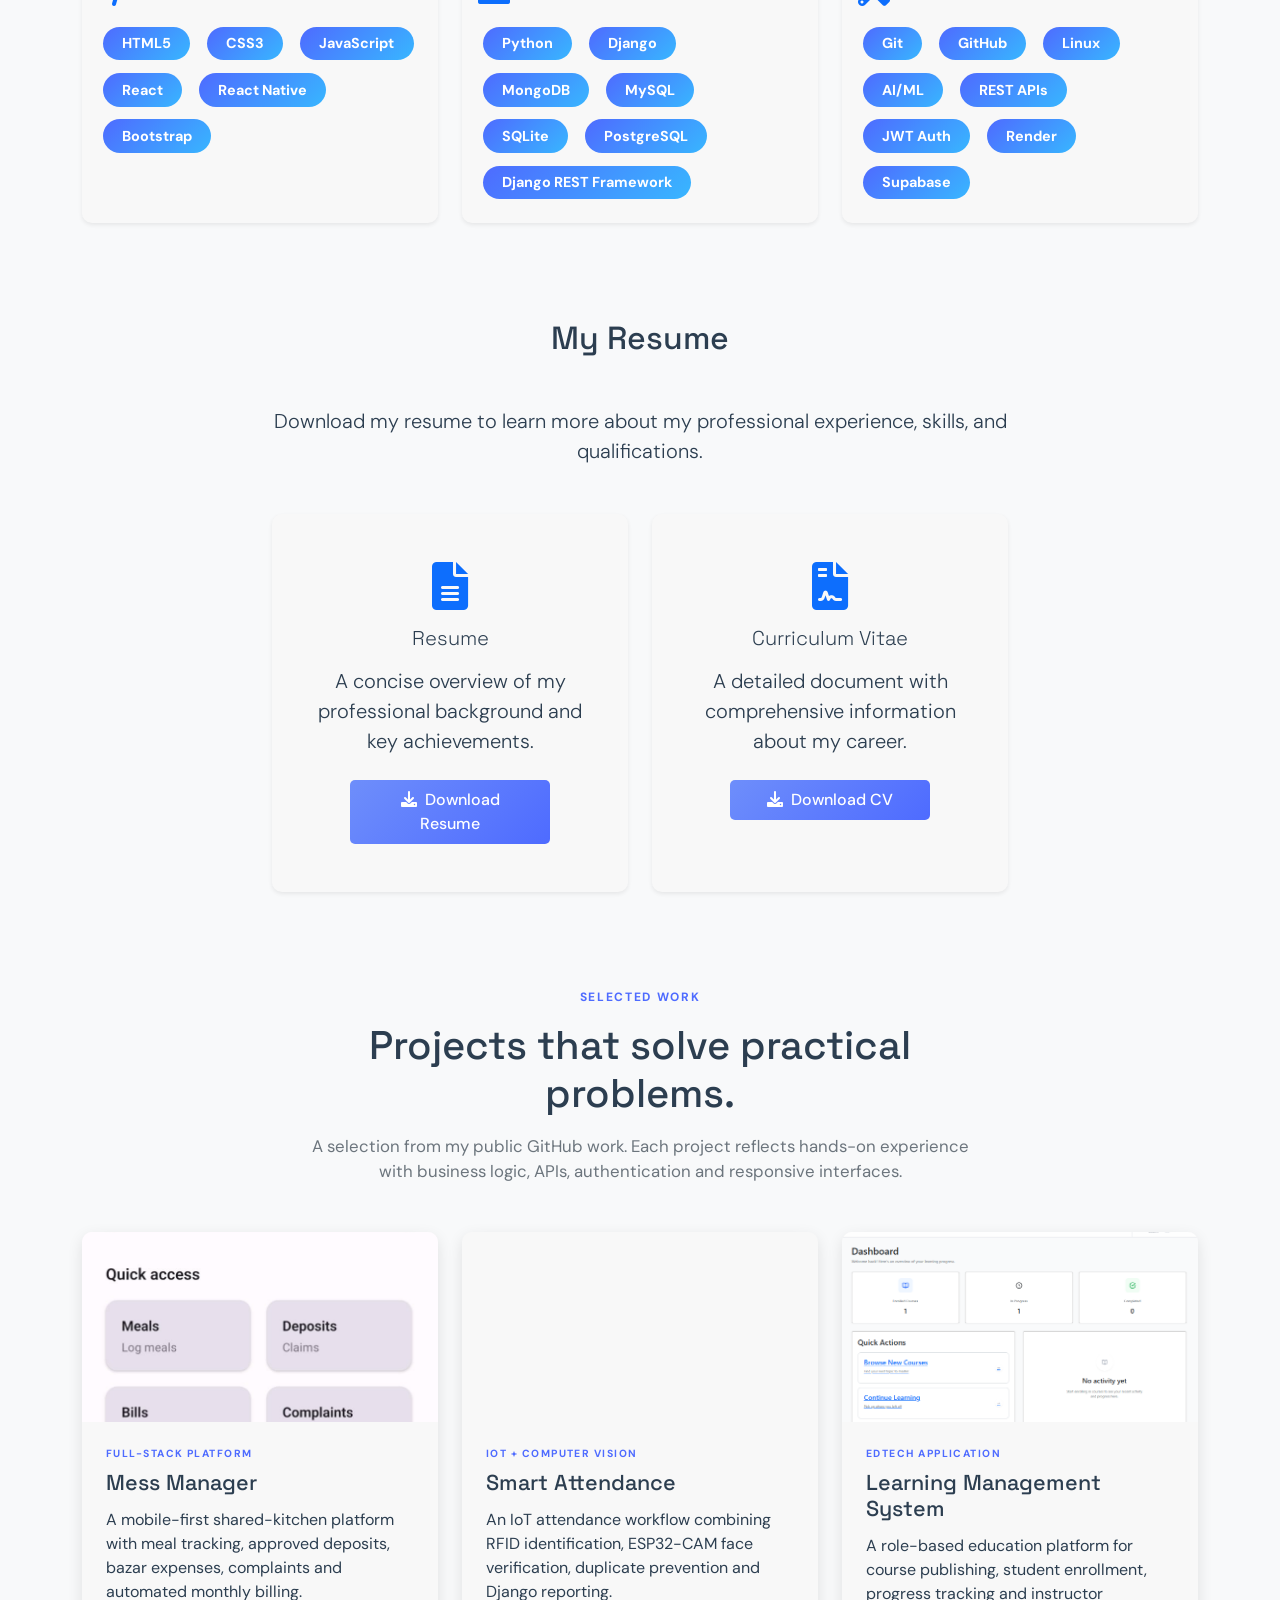
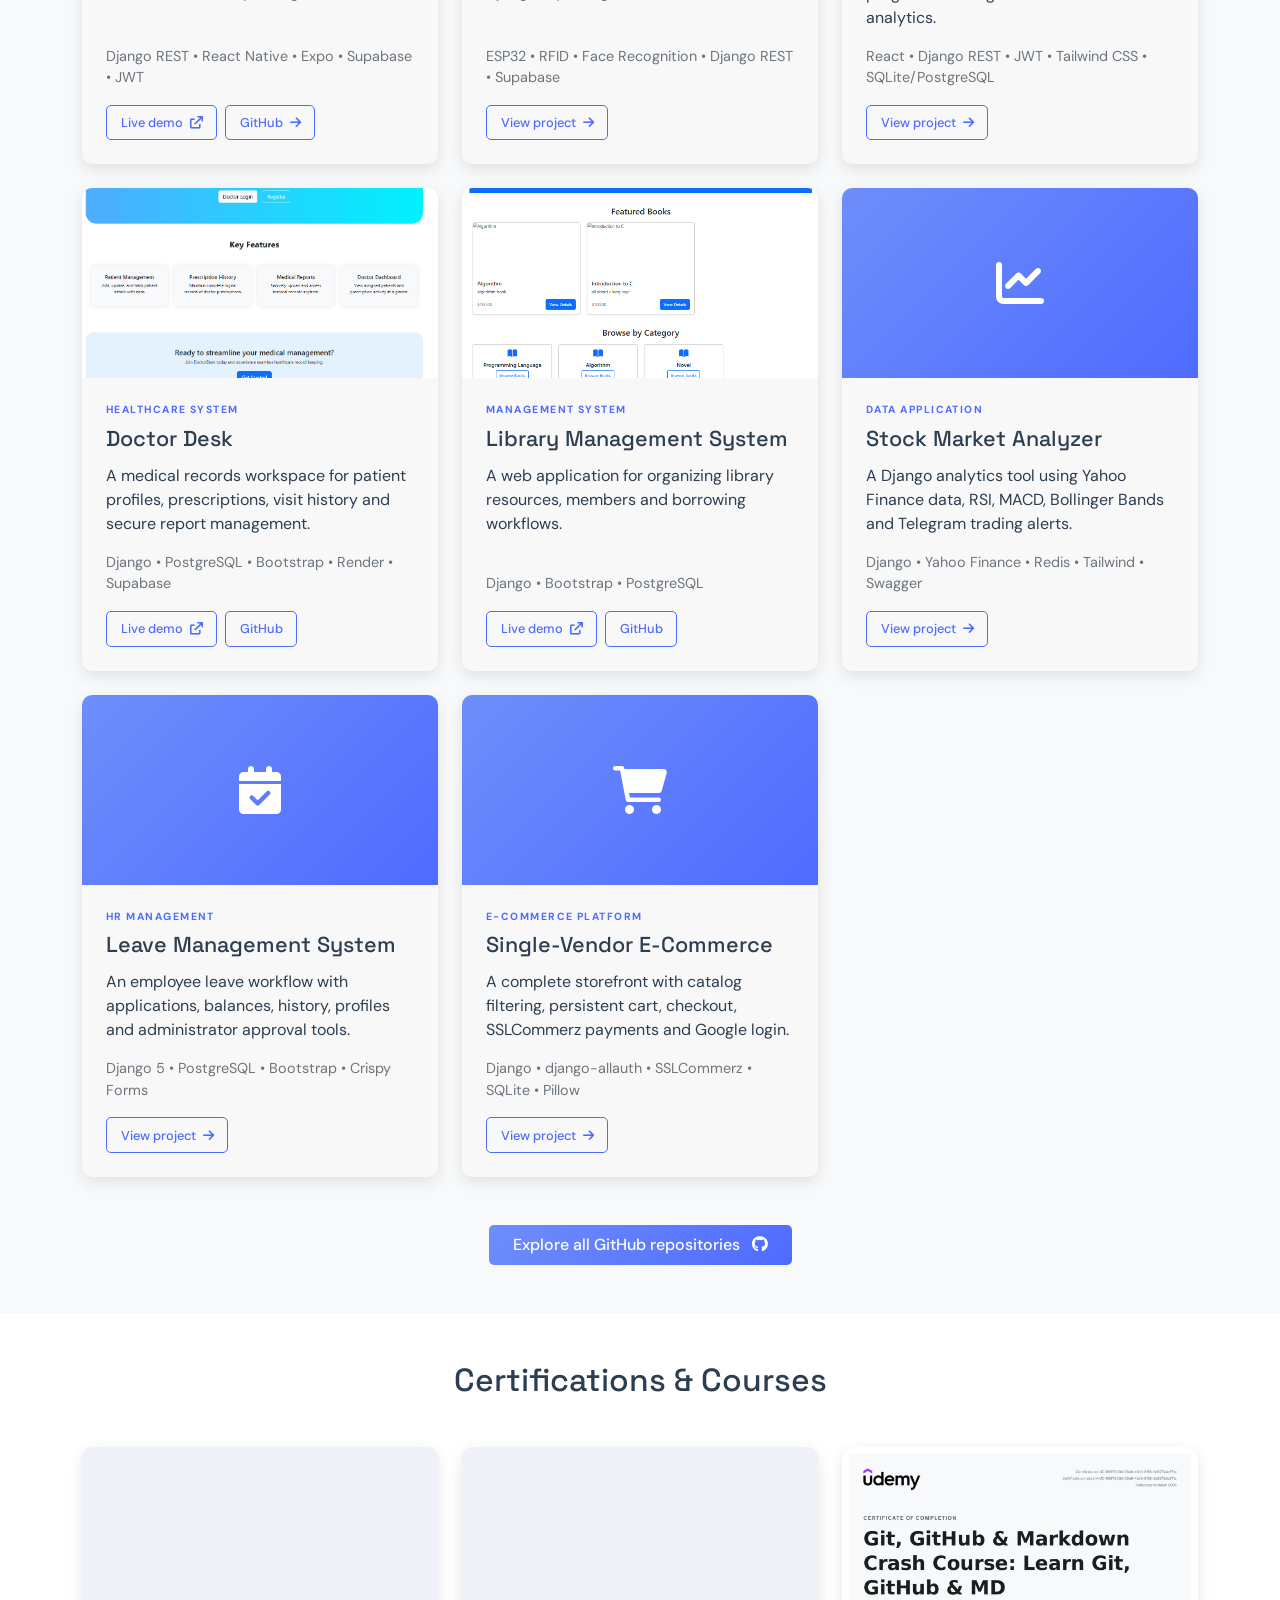
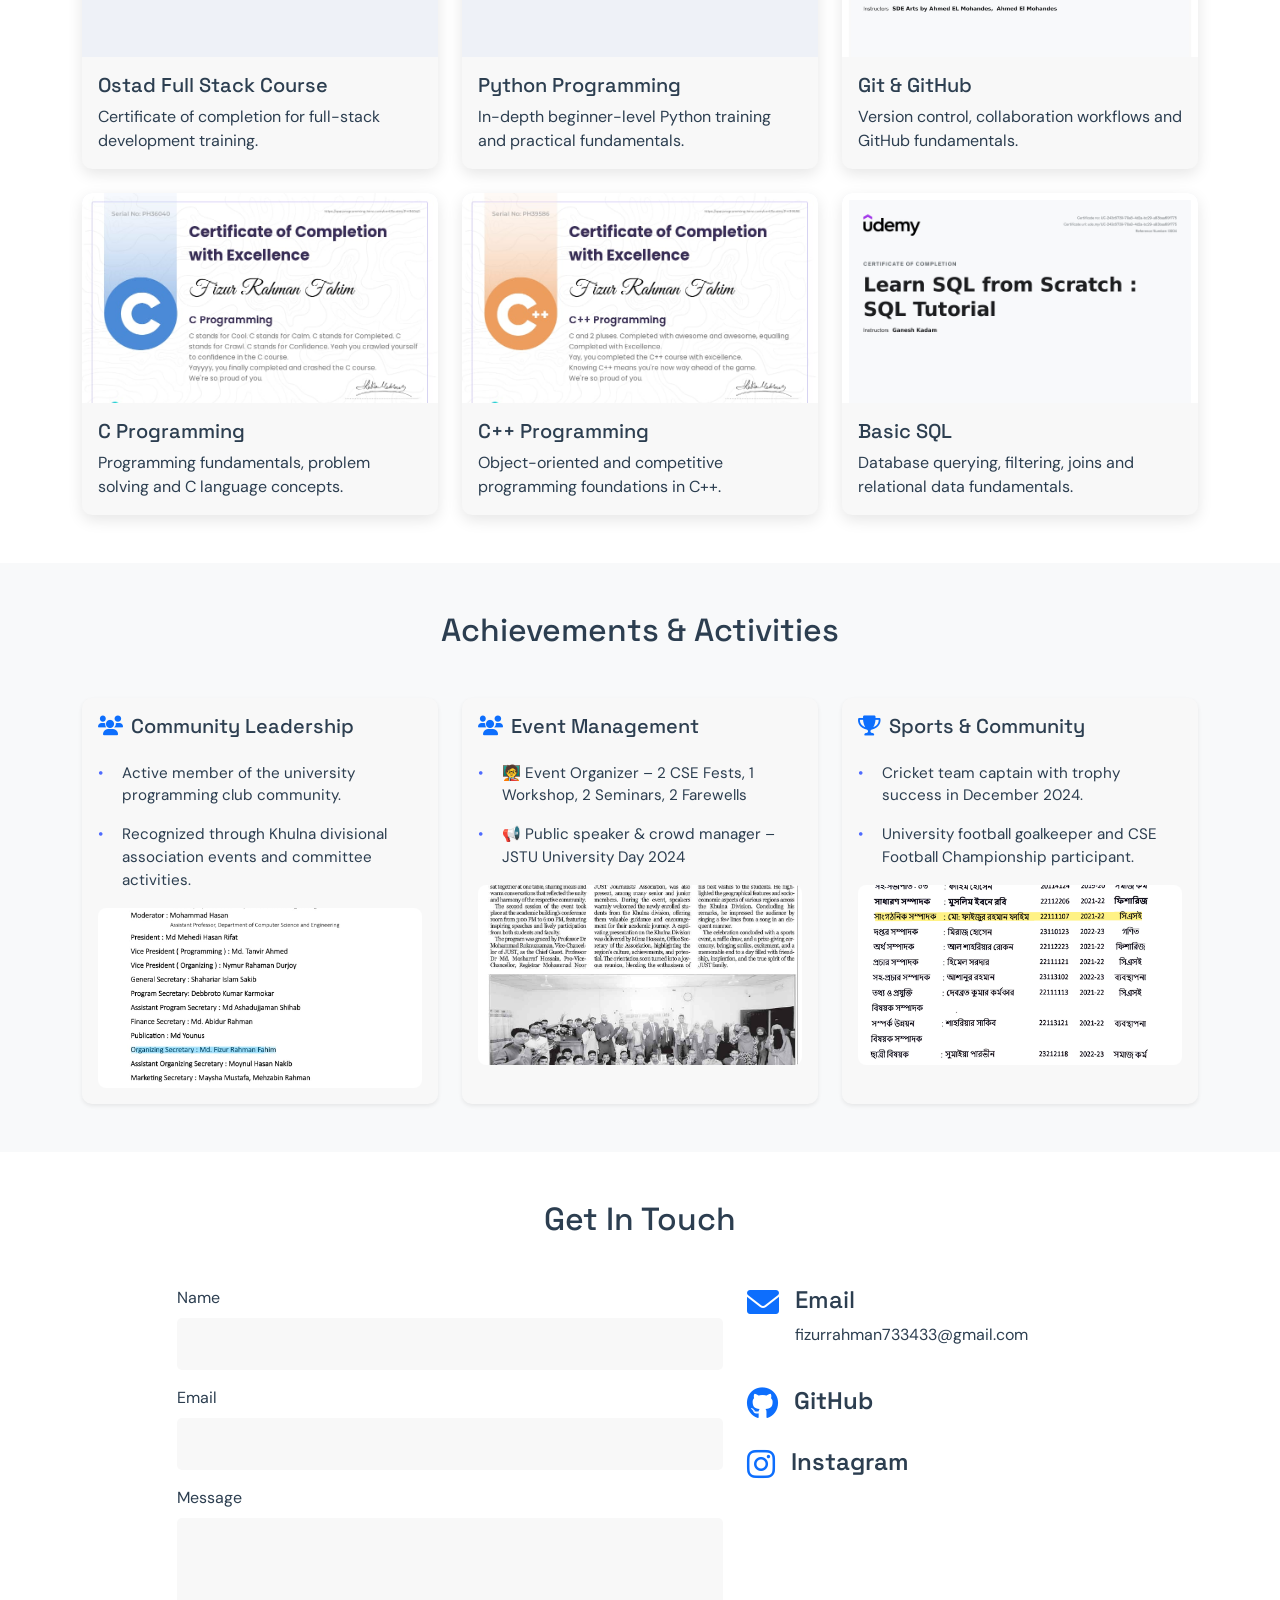
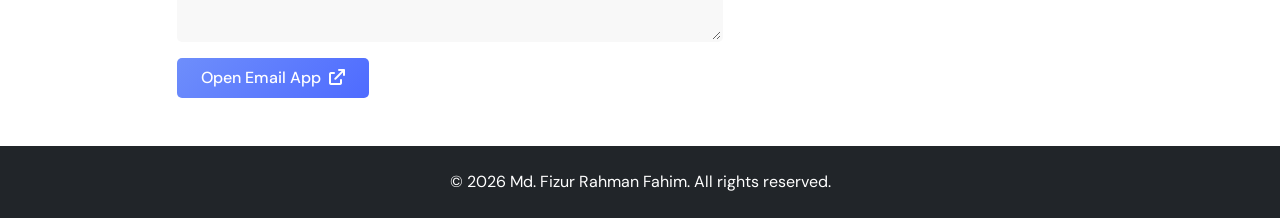
==== commit ebd8dc19: "Schema updated" ====
--- a/index.html
+++ b/index.html
@@ -25,32 +25,46 @@
     <meta name="twitter:image" content="https://fizur-rahman-fahim.github.io/Portfolio/assets/profile/IMG20240512083233.jpg">
     <meta name="twitter:image:alt" content="Md. Fizur Rahman Fahim, backend-focused full-stack developer">
 
+
     <script type="application/ld+json">
     {
-      "@context": "https://schema.org",
-      "@type": "Person",
-      "name": "Md. Fizur Rahman Fahim",
-      "url": "https://fizur-rahman-fahim.github.io/Portfolio/",
-      "image": "https://fizur-rahman-fahim.github.io/Portfolio/assets/profile/IMG20240512083233.jpg",
-      "jobTitle": "Backend-Focused Full-Stack Developer",
-      "email": "mailto:fizurrahman733433@gmail.com",
-      "sameAs": [
-        "https://github.com/Fizur-Rahman-Fahim",
-        "https://www.instagram.com/fizurrahmanfahim"
-      ],
-      "knowsAbout": [
-        "Python",
-        "Django",
-        "Django REST Framework",
-        "React",
-        "React Native",
-        "PostgreSQL",
-        "REST APIs",
-        "IoT",
-        "Machine Learning"
-      ]
+        "@context": "https://schema.org",
+        "@type": "ProfilePage",
+        "mainEntity": {
+            "@type": "Person",
+            "name": "Md. Fizur Rahman Fahim",
+            "url": "https://fizur-rahman-fahim.github.io/Portfolio/",
+            "image": "https://fizur-rahman-fahim.github.io/Portfolio/assets/profile/IMG20240512083233.jpg",
+            "jobTitle": "Backend-Focused Full-Stack Developer",
+            "description": "Backend-focused full-stack developer building Django REST APIs, React applications, IoT solutions and practical software.",
+            "email": "fizurrahman733433@gmail.com",
+            "sameAs": [
+            "https://github.com/Fizur-Rahman-Fahim",
+            "https://www.instagram.com/fizurrahmanfahim"
+            ],
+            "knowsAbout": [
+            "Python",
+            "C",
+            "C++",
+            "JavaScript",
+            "HTML",
+            "CSS",
+            "Bootstrap",
+            "Django",
+            "Django REST Framework",
+            "React",
+            "React Native",
+            "PostgreSQL",
+            "MySQL",
+            "SQLite",
+            "REST APIs",
+            "IoT",
+            "Machine Learning"
+            ]
+        }
     }
     </script>
+
 
     <link rel="preconnect" href="https://fonts.googleapis.com">
     <link rel="preconnect" href="https://fonts.gstatic.com" crossorigin>
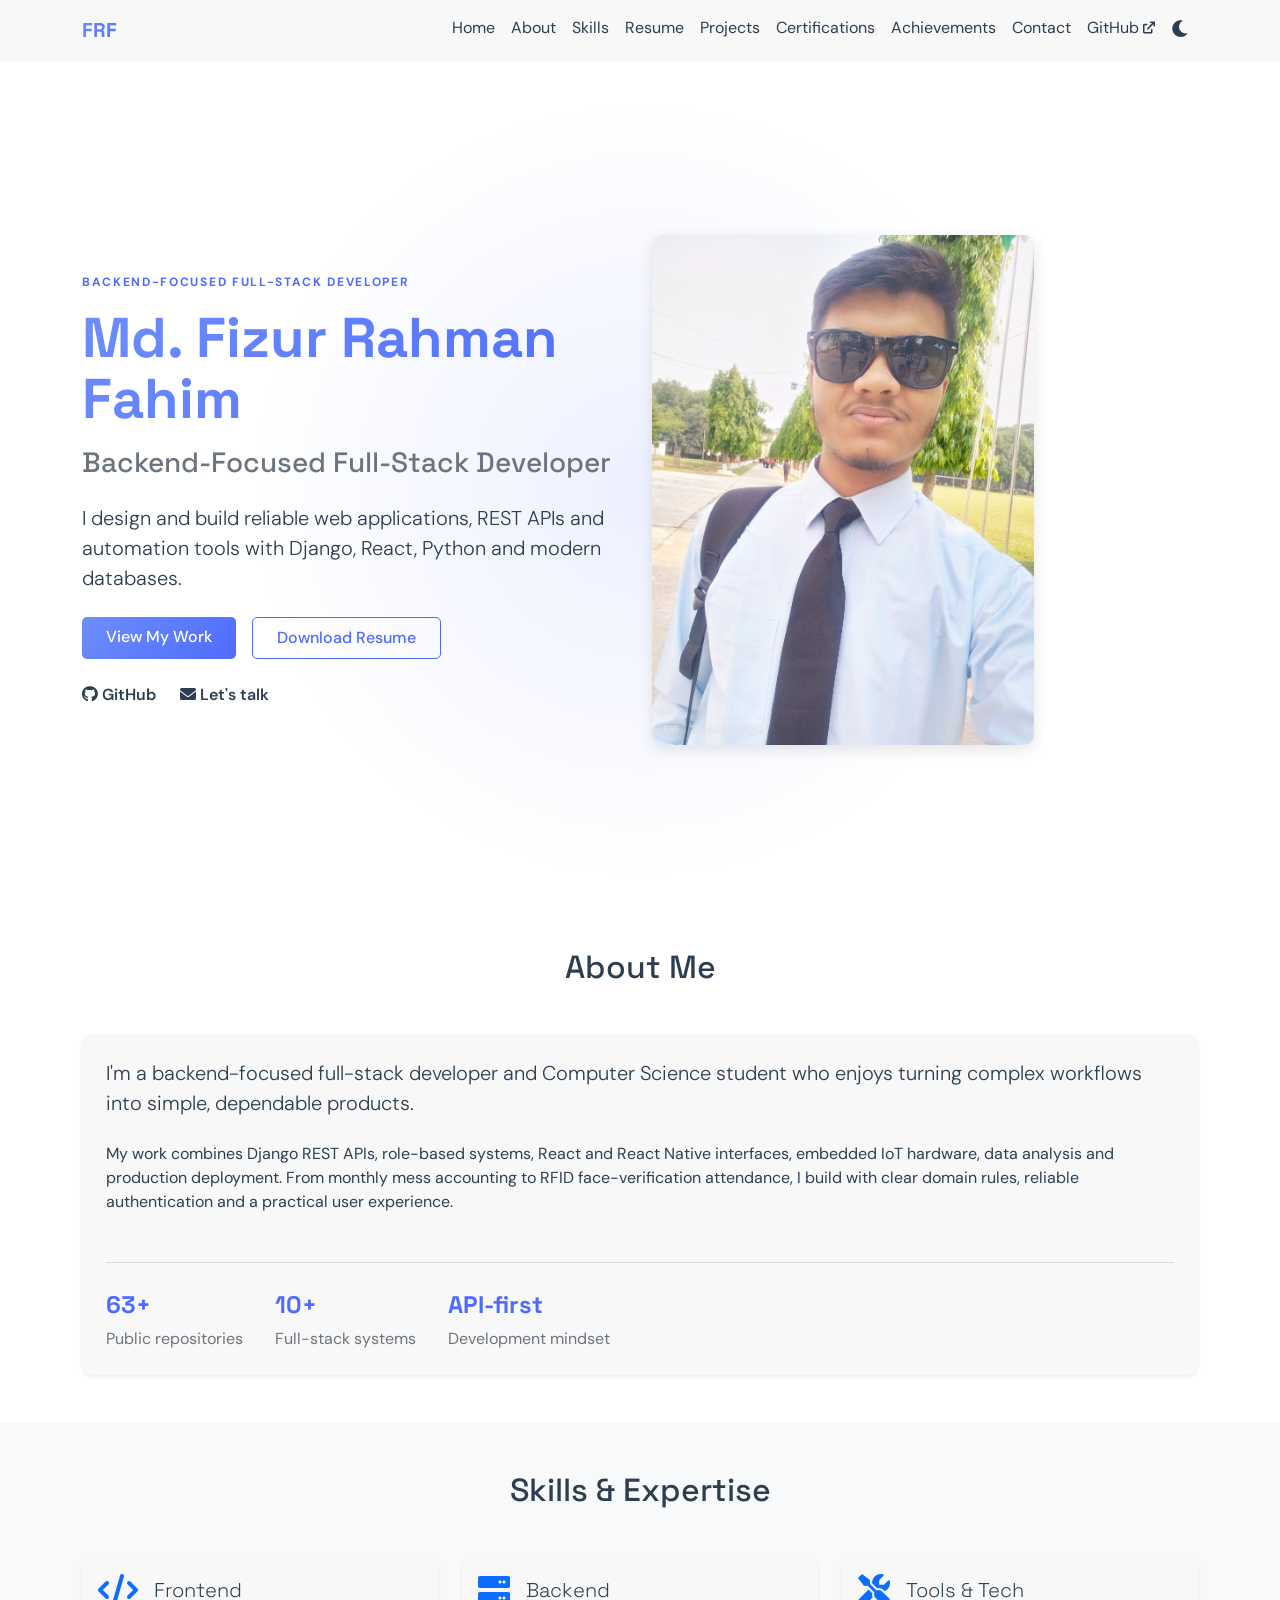
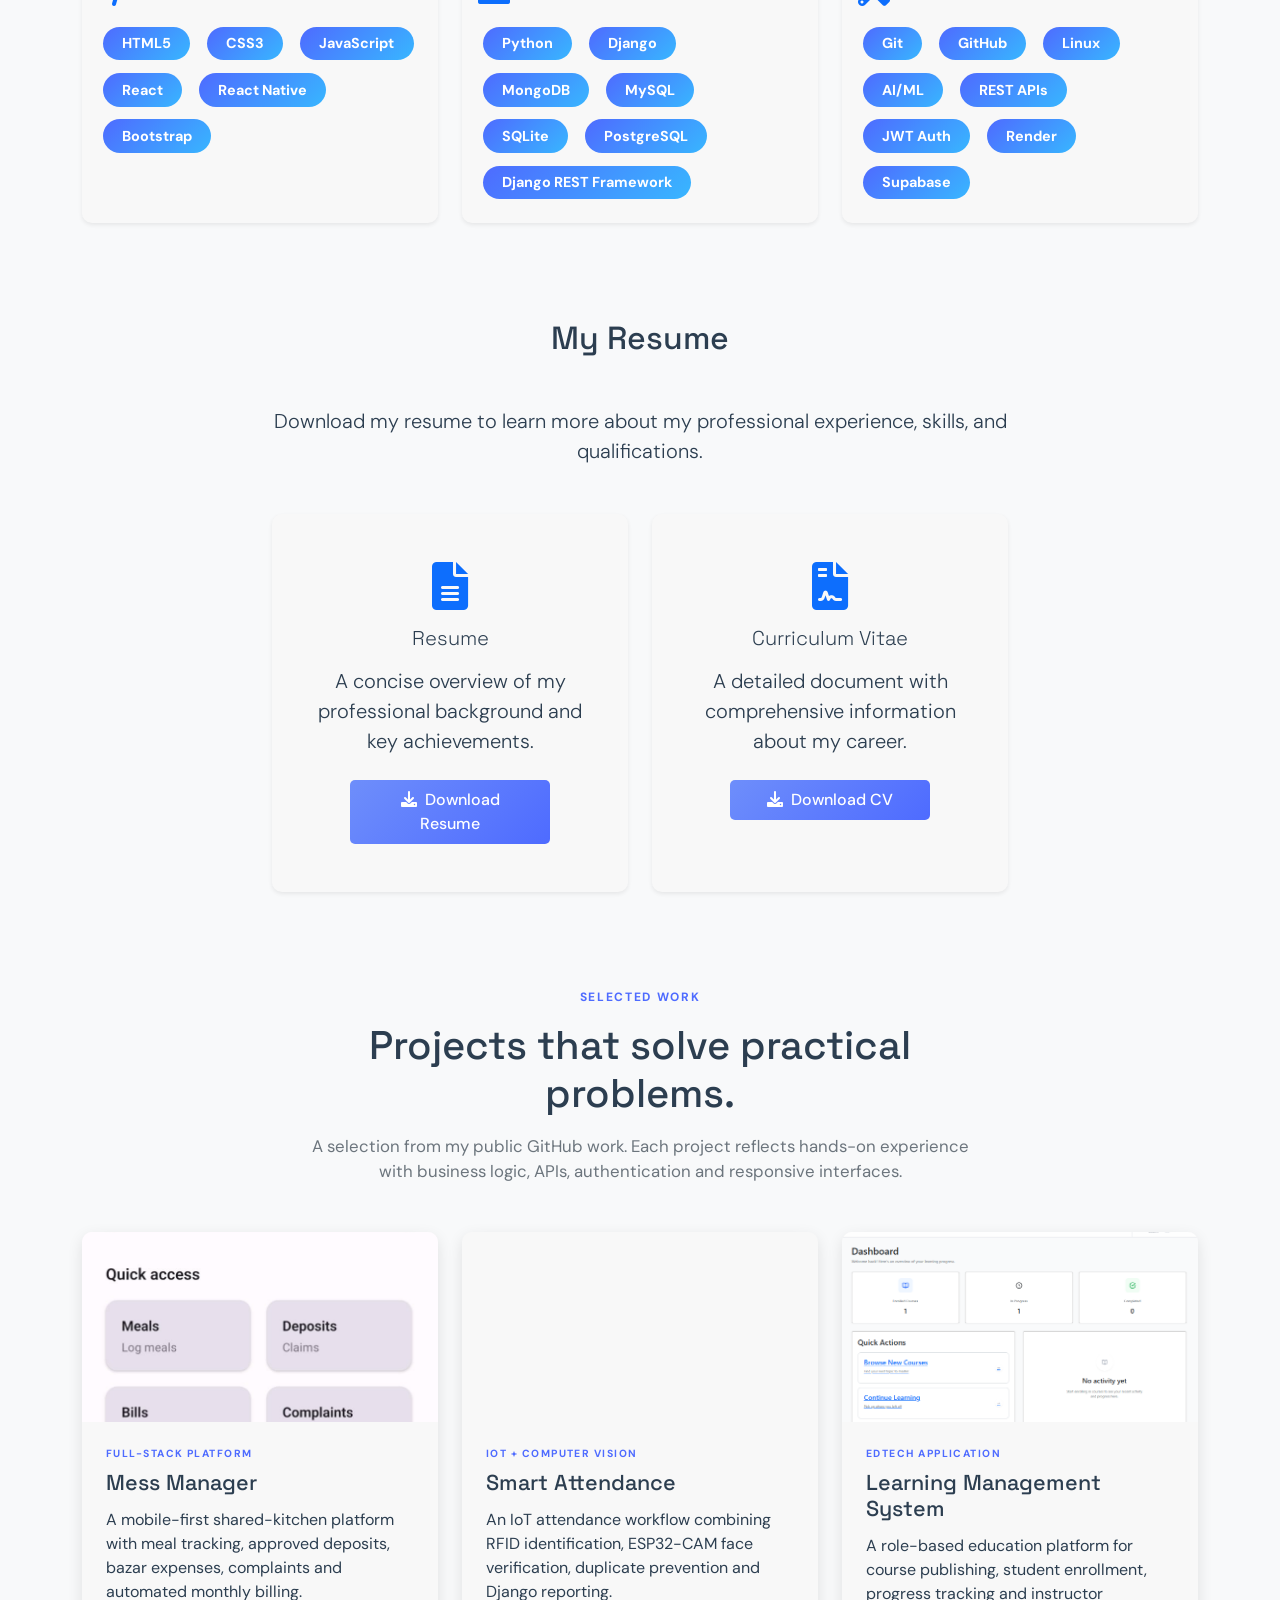
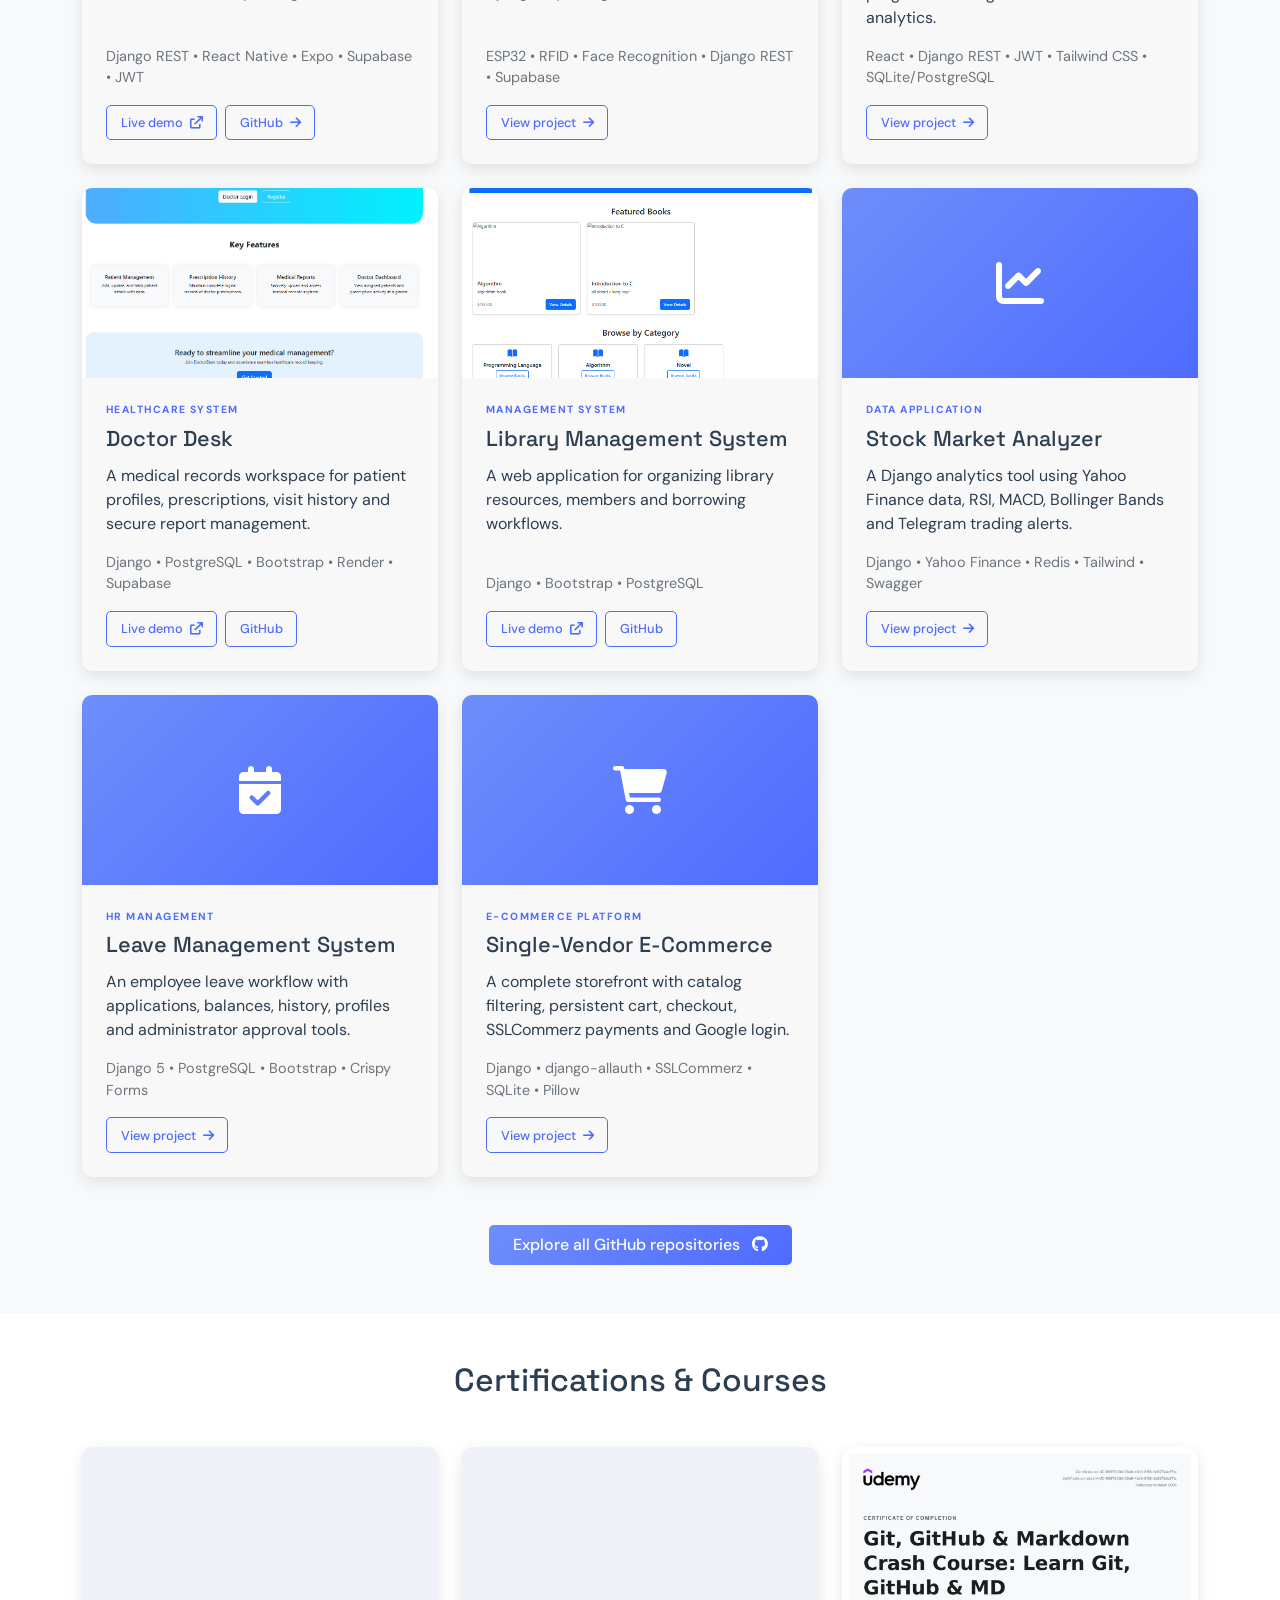
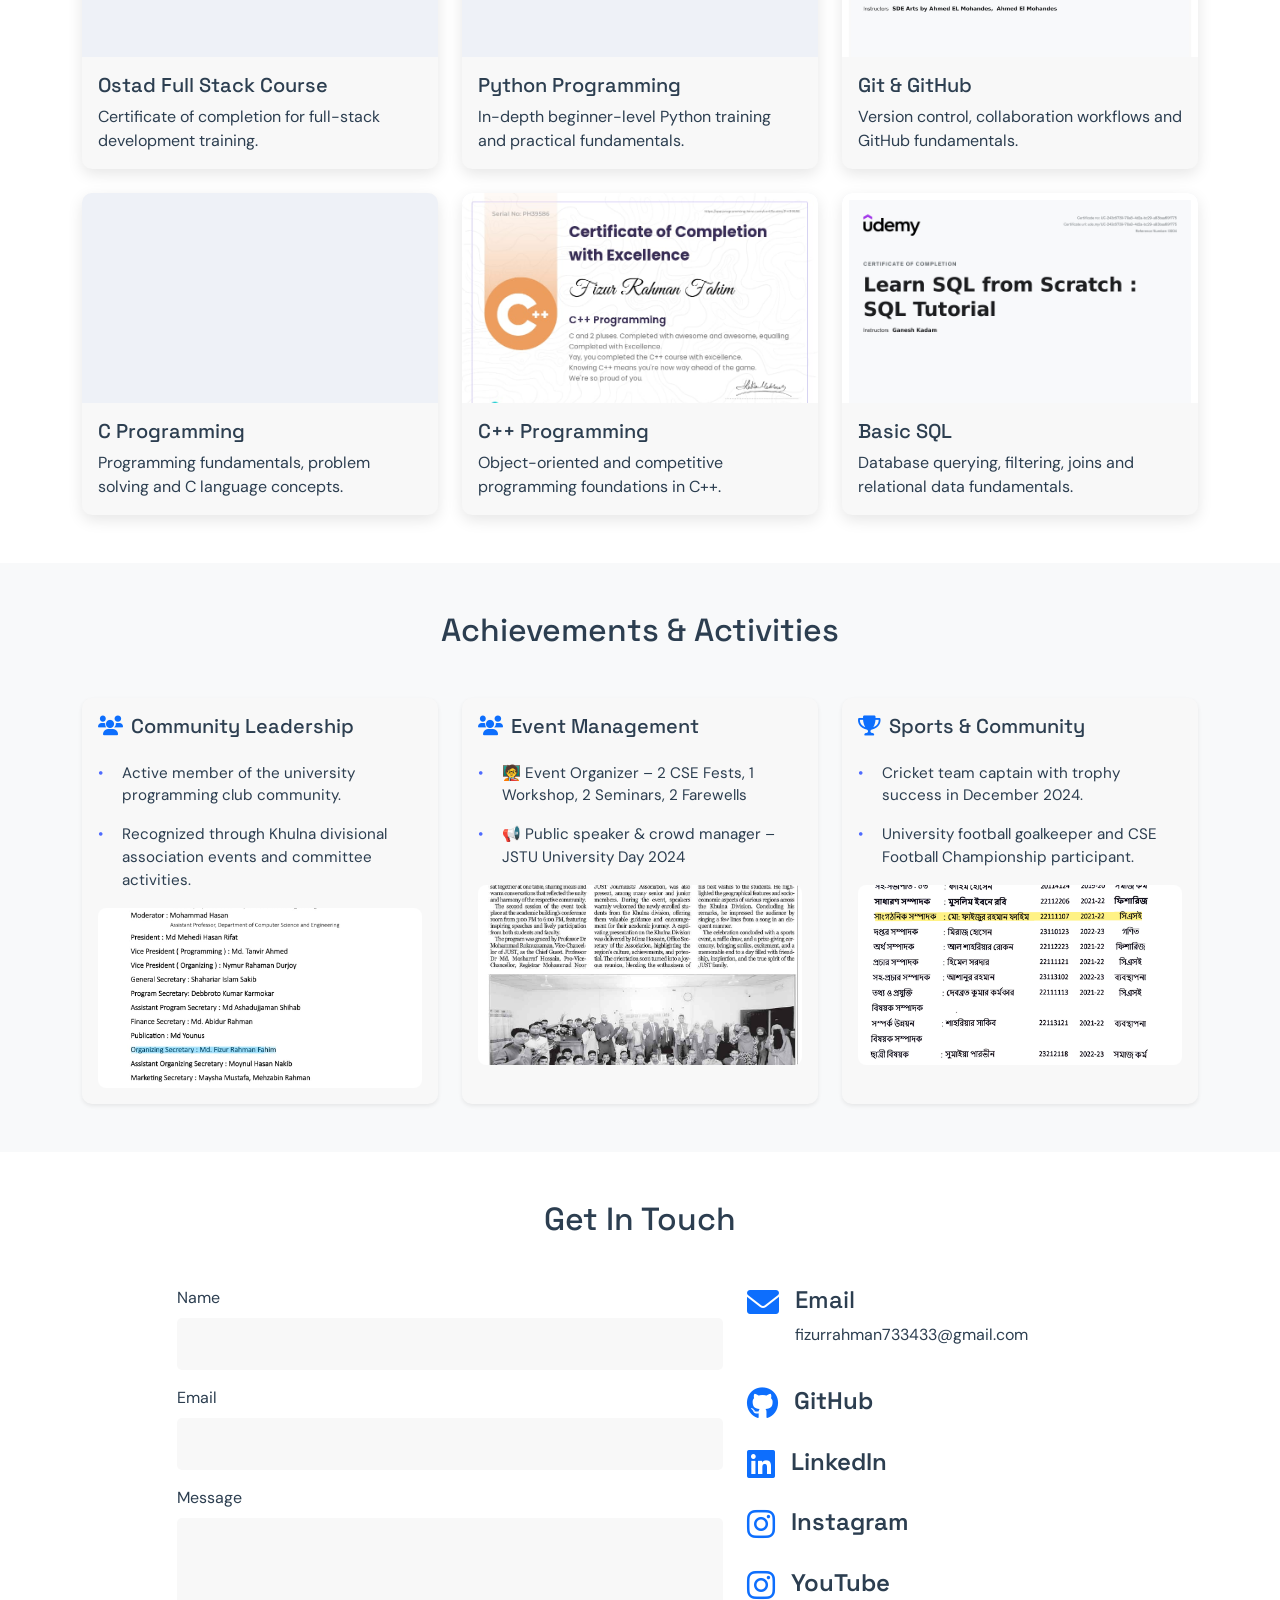
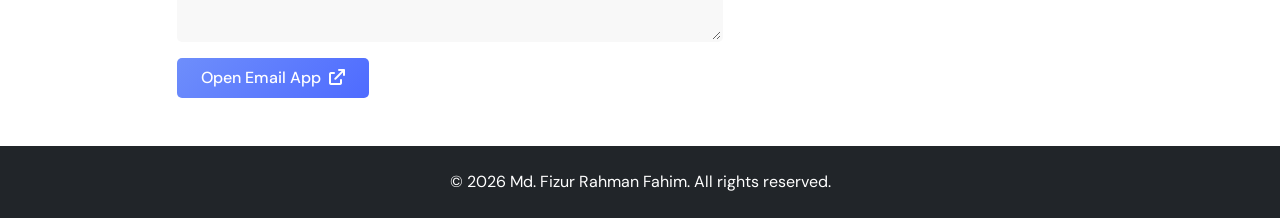
==== commit 1beeafb3: "Youtube and Linkedin link added" ====
--- a/index.html
+++ b/index.html
@@ -635,13 +635,27 @@
                         </div>
                     </div>
                     <div class="d-flex mb-4">
+                        <i class="fab fa-linkedin fa-2x text-primary me-3"></i>
+                        <a href="https://www.linkedin.com/in/md-fizur-rahman-fahim-8b446a3b4" target="_blank"
+                            rel="noopener noreferrer" aria-label="Visit Md. Fizur Rahman Fahim on LinkedIn" class="text-decoration-none">
+                            <h3 class="platform-name h4">LinkedIn</h3>
+                        </a>
+                    </div>
+                    <div class="d-flex mb-4">
                         <i class="fab fa-instagram fa-2x text-primary me-3"></i>
                         <a href="https://www.instagram.com/fizurrahmanfahim?igsh=MXV2M2szZHRuando" target="_blank"
                             rel="noopener noreferrer" aria-label="Visit Md. Fizur Rahman Fahim on Instagram" class="text-decoration-none">
                             <h3 class="platform-name h4">Instagram</h3>
                         </a>
-
-                    </div>
+                    </div>
+                    <div class="d-flex mb-4">
+                        <i class="fab fa-instagram fa-2x text-primary me-3"></i>
+                        <a href="https://www.youtube.com/@fizurrahmanfahim" target="_blank"
+                            rel="noopener noreferrer" aria-label="Visit Md. Fizur Rahman Fahim on YouTube" class="text-decoration-none">
+                            <h3 class="platform-name h4">YouTube</h3>
+                        </a>
+                    </div>
+                    
                 </div>
             </div>
         </div>
